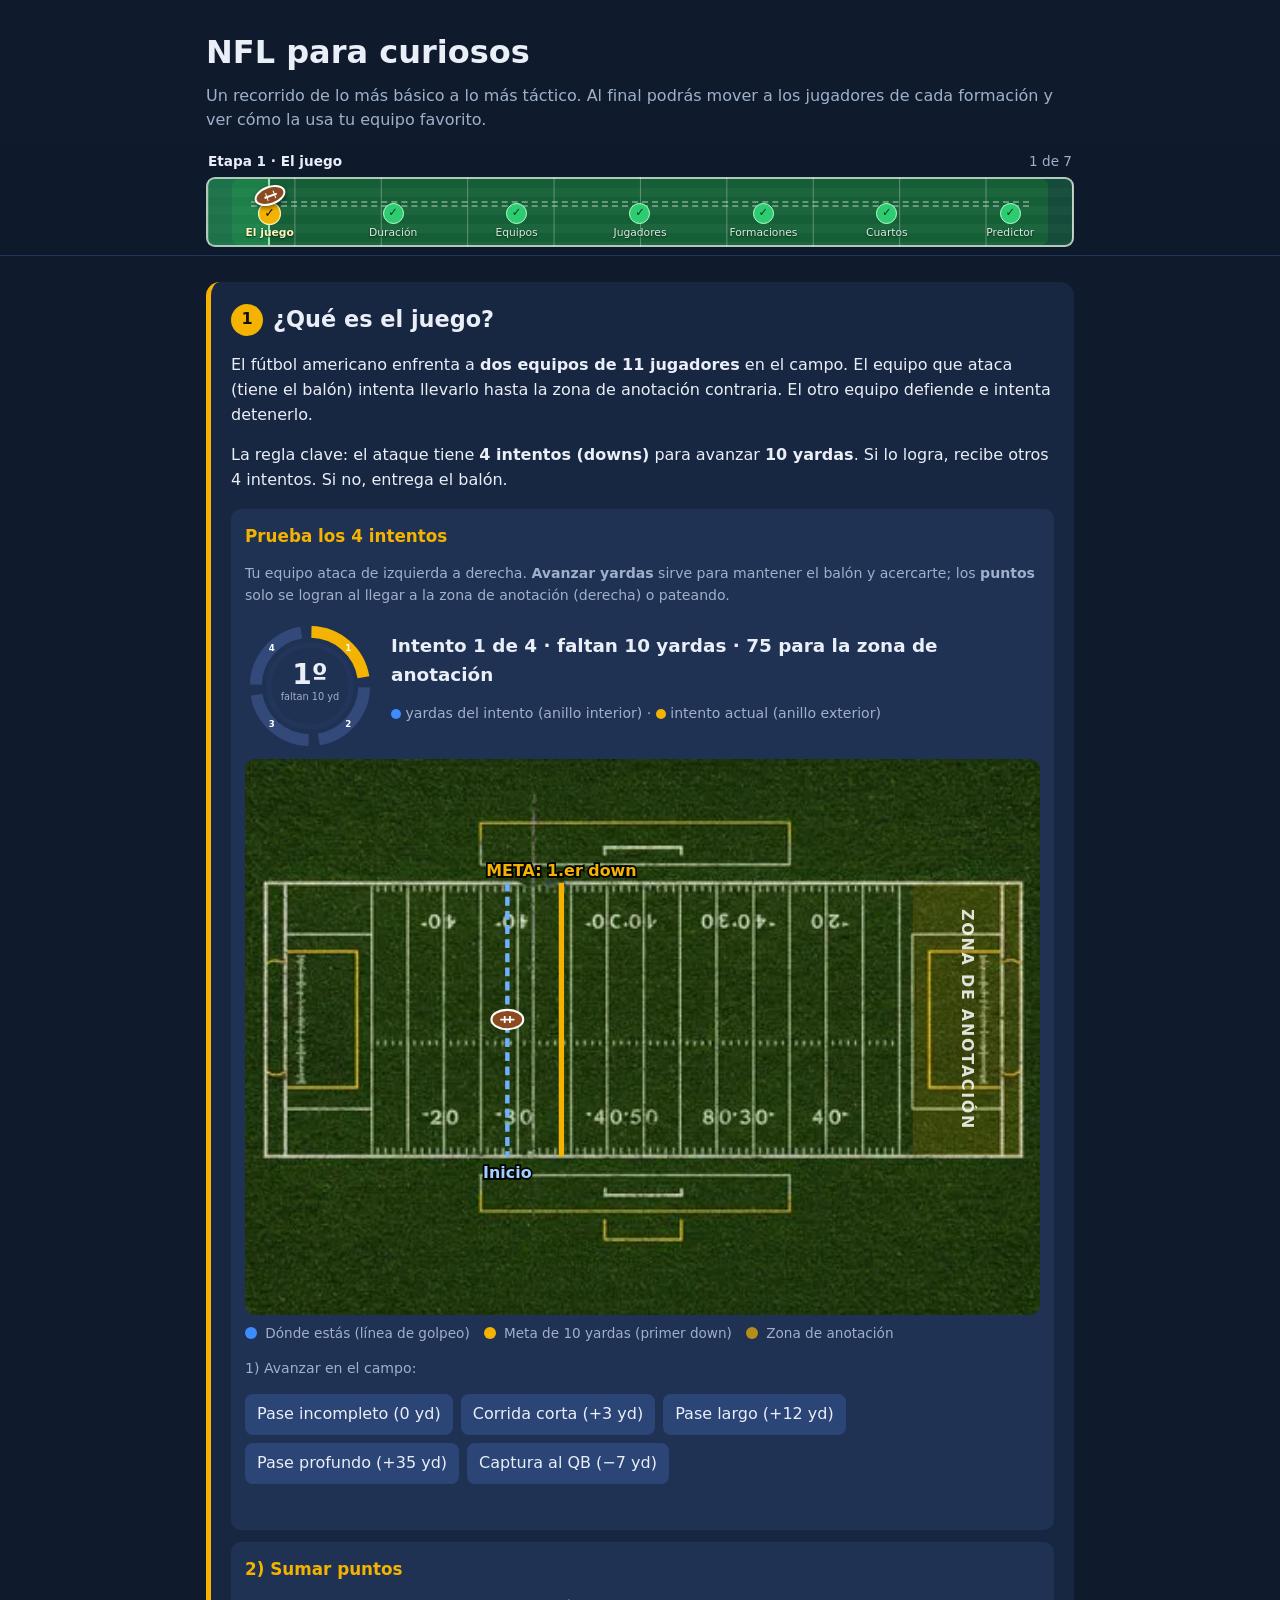
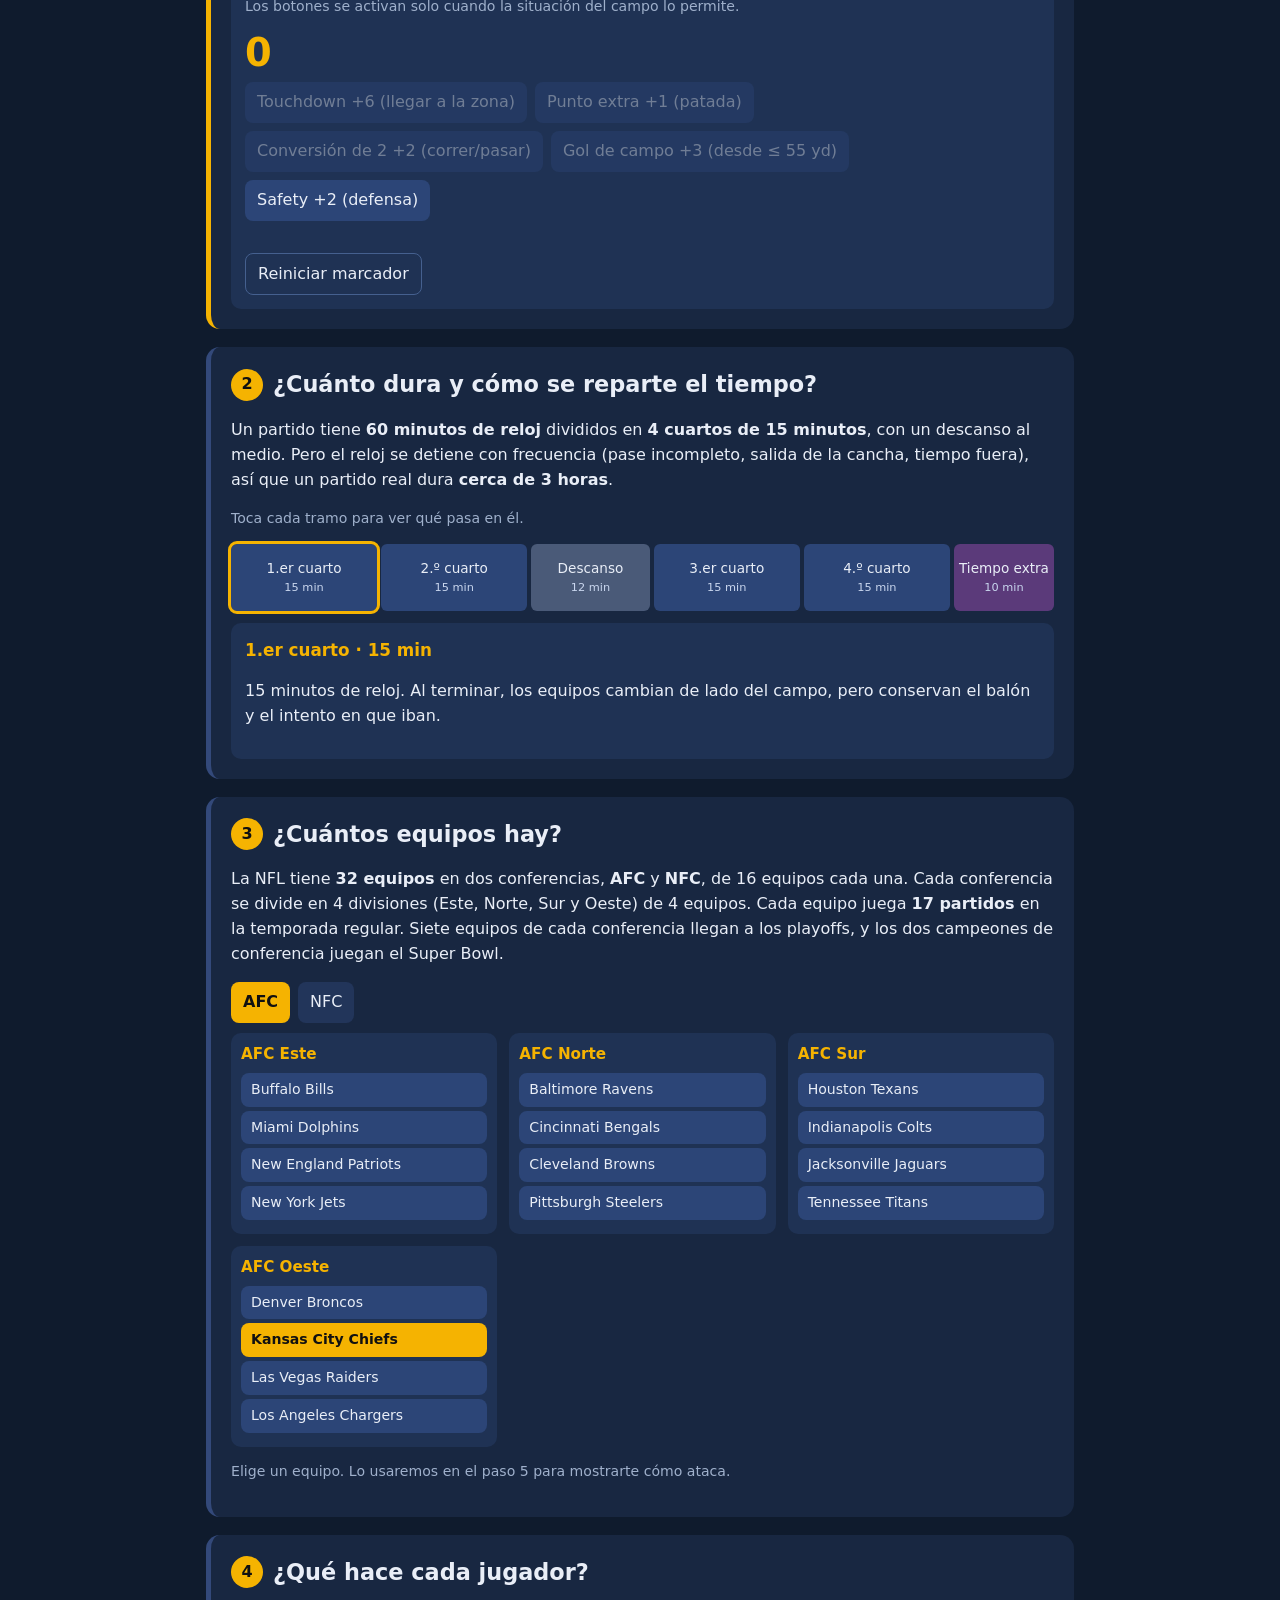
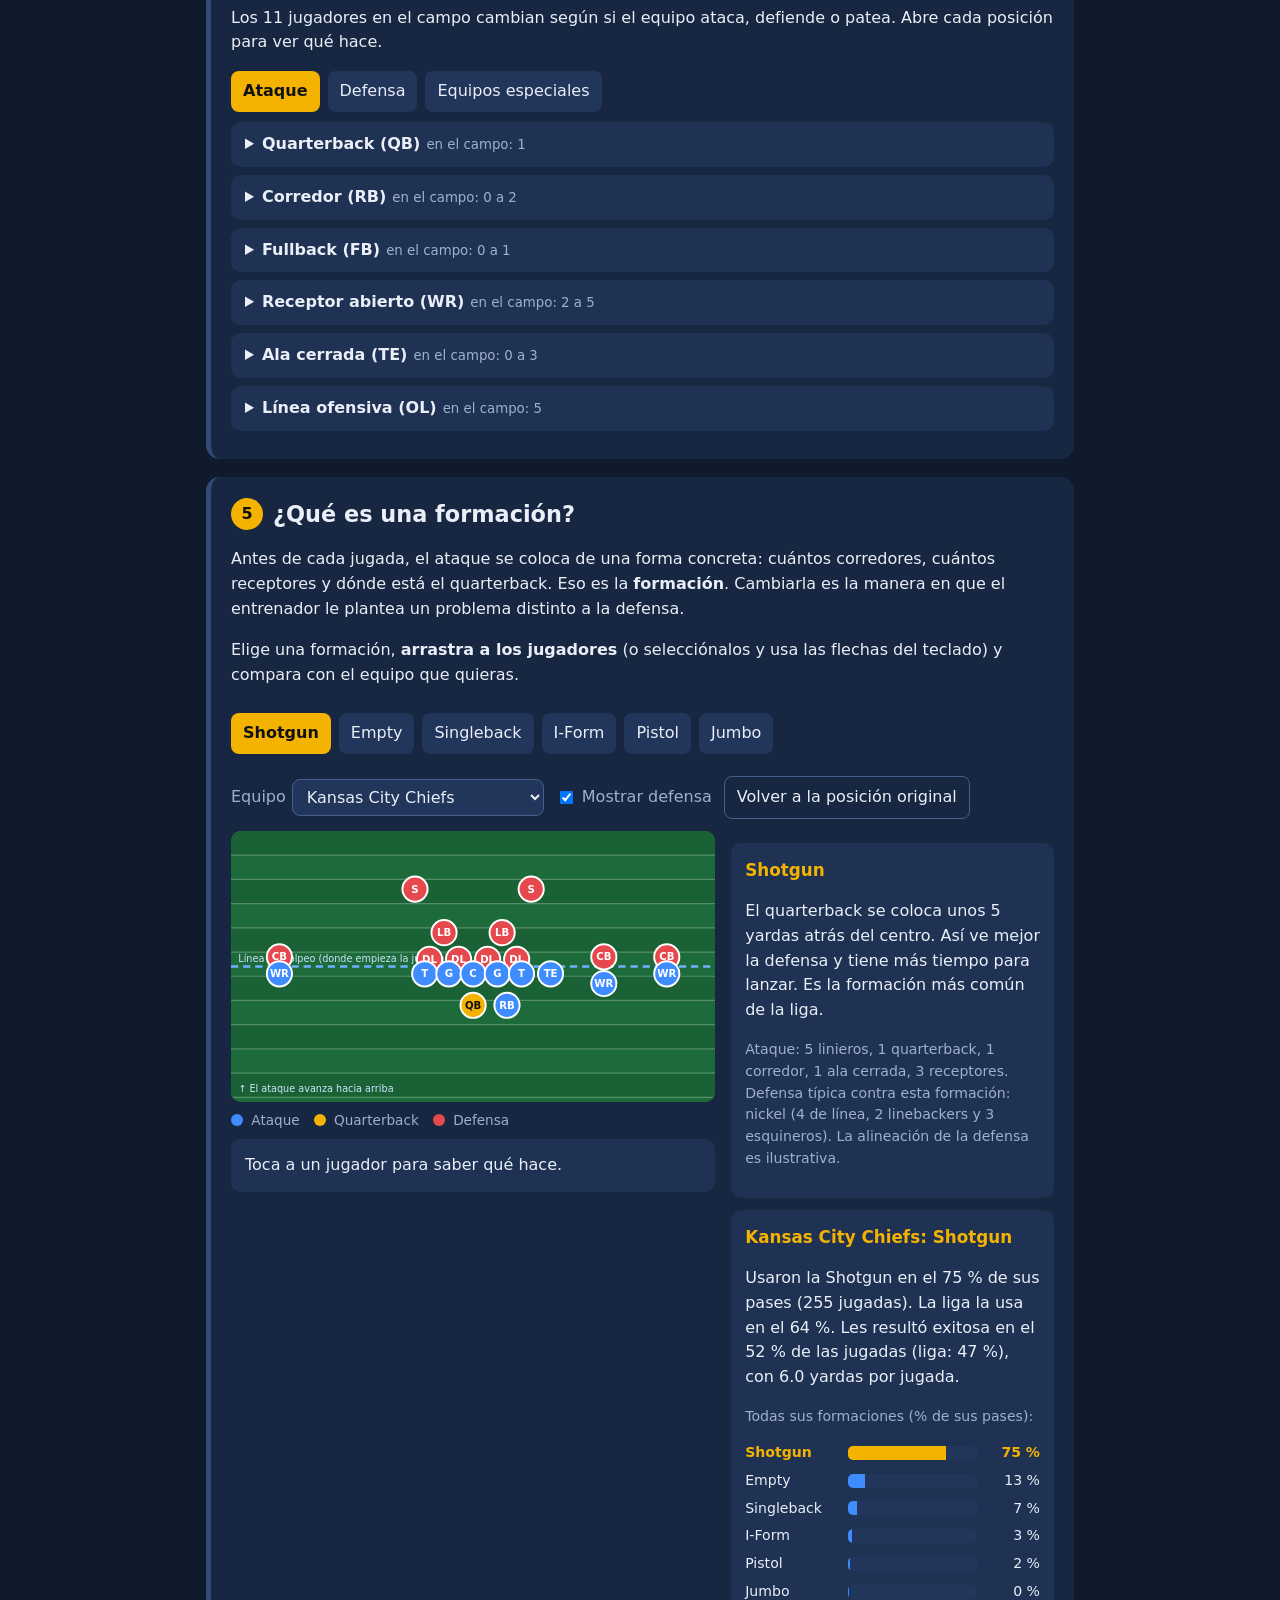
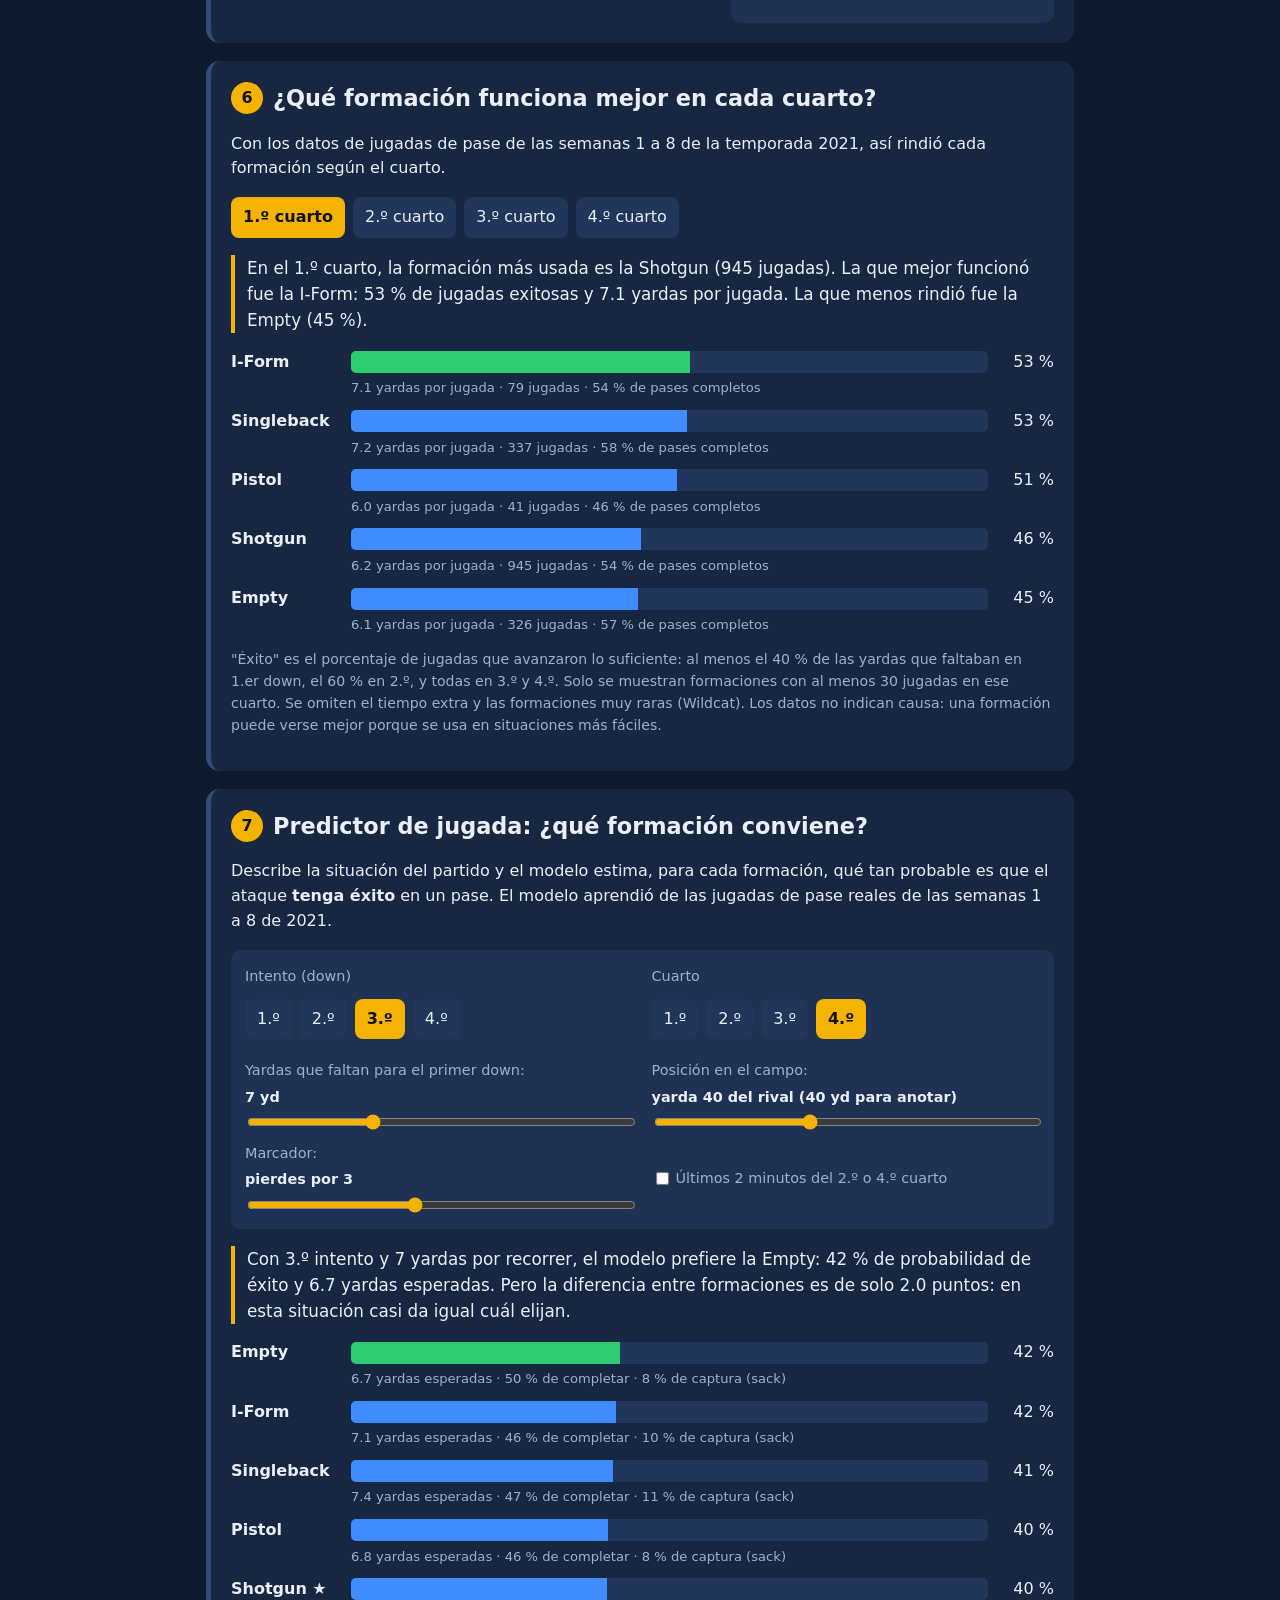
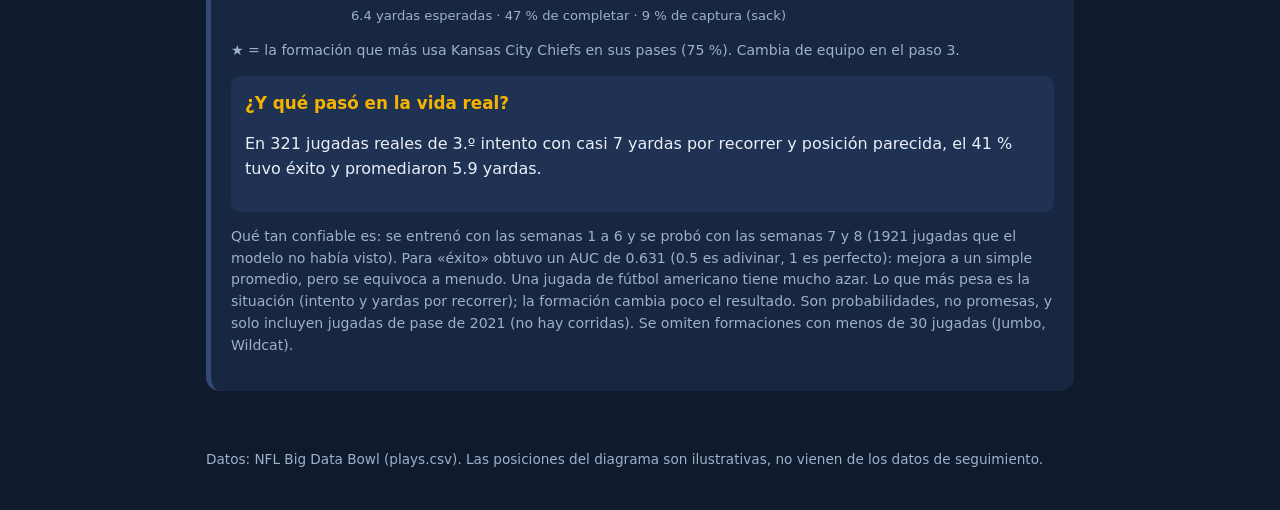
==== web/index.html @ 6c569f42 "Segundo commit Para las animaciones y diseño de la pagina" ====
<!DOCTYPE html>
<html lang="es">
<head>
<meta charset="utf-8">
<meta name="viewport" content="width=device-width, initial-scale=1">
<title>NFL para curiosos: del juego a las formaciones</title>
<link rel="stylesheet" href="style.css">
</head>
<body>
<header class="hero">
  <h1>NFL para curiosos</h1>
  <p>Un recorrido de lo más básico a lo más táctico. Al final podrás mover a los jugadores de cada formación y ver cómo la usa tu equipo favorito.</p>
</header>

<nav class="roadmap" aria-label="Progreso del recorrido">
  <div class="roadmap-inner">
    <div class="roadmap-status" aria-live="polite">
      <strong id="roadmapLabel">Etapa 1 · El juego</strong>
      <span id="roadmapCount">1 de 7</span>
    </div>
    <div class="field-progress">
      <div id="bar" class="field-fill" role="progressbar" aria-label="Progreso del recorrido" aria-valuemin="1" aria-valuemax="7" aria-valuenow="1"></div>
      <ol id="nav"></ol>
      <span id="progressBall" class="progress-ball" aria-hidden="true"><i></i></span>
    </div>
  </div>
</nav>

<main>
  <!-- 1 -->
  <section id="step-1" class="step" data-title="El juego">
    <h2><span class="num">1</span> ¿Qué es el juego?</h2>
    <p>El fútbol americano enfrenta a <strong>dos equipos de 11 jugadores</strong> en el campo. El equipo que ataca (tiene el balón) intenta llevarlo hasta la zona de anotación contraria. El otro equipo defiende e intenta detenerlo.</p>
    <p>La regla clave: el ataque tiene <strong>4 intentos (downs)</strong> para avanzar <strong>10 yardas</strong>. Si lo logra, recibe otros 4 intentos. Si no, entrega el balón.</p>

    <div class="widget drive">
      <h3>Prueba los 4 intentos</h3>
      <p class="note">Tu equipo ataca de izquierda a derecha. <strong>Avanzar yardas</strong> sirve para mantener el balón y acercarte; los <strong>puntos</strong> solo se logran al llegar a la zona de anotación (derecha) o pateando.</p>
      <div class="driveTop">
        <svg id="downRing" viewBox="0 0 120 120" role="img" aria-label="Anillo de los 4 intentos"></svg>
        <div>
          <div class="status" id="downStatus" aria-live="polite"></div>
          <p class="note ringKey"><i class="k k1"></i> yardas del intento (anillo interior) · <i class="k k2"></i> intento actual (anillo exterior)</p>
        </div>
      </div>
      <svg id="driveField" viewBox="0 0 450 315" role="img" aria-label="Campo de fútbol americano con el balón y la línea para primer down"></svg>
      <div class="legend">
        <span><i class="dot off"></i> Dónde estás (línea de golpeo)</span>
        <span><i class="dot qb"></i> Meta de 10 yardas (primer down)</span>
        <span><i class="dot zone"></i> Zona de anotación</span>
      </div>
      <p class="note">1) Avanzar en el campo:</p>
      <div class="btns" id="downBtns"></div>
      <p id="downMsg" class="msg" aria-live="polite"></p>
    </div>

    <div class="widget">
      <h3>2) Sumar puntos</h3>
      <p class="note">Los botones se activan solo cuando la situación del campo lo permite.</p>
      <div class="score" id="scoreTotal" aria-live="polite">0</div>
      <div class="btns" id="scoreBtns"></div>
      <p id="scoreMsg" class="msg" aria-live="polite"></p>
      <button class="ghost" id="scoreReset">Reiniciar marcador</button>
    </div>
  </section>

  <!-- 2 y 3 -->
  <section id="step-2" class="step" data-title="Duración">
    <h2><span class="num">2</span> ¿Cuánto dura y cómo se reparte el tiempo?</h2>
    <p>Un partido tiene <strong>60 minutos de reloj</strong> divididos en <strong>4 cuartos de 15 minutos</strong>, con un descanso al medio. Pero el reloj se detiene con frecuencia (pase incompleto, salida de la cancha, tiempo fuera), así que un partido real dura <strong>cerca de 3 horas</strong>.</p>
    <p class="note">Toca cada tramo para ver qué pasa en él.</p>
    <div class="timeline" id="timeline" role="group" aria-label="Distribución del tiempo"></div>
    <div class="widget" id="timeInfo" aria-live="polite"></div>
  </section>

  <!-- 4 -->
  <section id="step-3" class="step" data-title="Equipos">
    <h2><span class="num">3</span> ¿Cuántos equipos hay?</h2>
    <p>La NFL tiene <strong>32 equipos</strong> en dos conferencias, <strong>AFC</strong> y <strong>NFC</strong>, de 16 equipos cada una. Cada conferencia se divide en 4 divisiones (Este, Norte, Sur y Oeste) de 4 equipos. Cada equipo juega <strong>17 partidos</strong> en la temporada regular. Siete equipos de cada conferencia llegan a los playoffs, y los dos campeones de conferencia juegan el Super Bowl.</p>
    <div class="tabs" id="confTabs" role="group" aria-label="Conferencia"></div>
    <div class="divisions" id="divisions"></div>
    <p class="note">Elige un equipo. Lo usaremos en el paso 5 para mostrarte cómo ataca.</p>
  </section>

  <!-- 5 -->
  <section id="step-4" class="step" data-title="Jugadores">
    <h2><span class="num">4</span> ¿Qué hace cada jugador?</h2>
    <p>Los 11 jugadores en el campo cambian según si el equipo ataca, defiende o patea. Abre cada posición para ver qué hace.</p>
    <div class="tabs" id="roleTabs" role="group" aria-label="Unidad"></div>
    <div id="roleList" class="roles"></div>
  </section>

  <!-- 6 -->
  <section id="step-5" class="step" data-title="Formaciones">
    <h2><span class="num">5</span> ¿Qué es una formación?</h2>
    <p>Antes de cada jugada, el ataque se coloca de una forma concreta: cuántos corredores, cuántos receptores y dónde está el quarterback. Eso es la <strong>formación</strong>. Cambiarla es la manera en que el entrenador le plantea un problema distinto a la defensa.</p>
    <p>Elige una formación, <strong>arrastra a los jugadores</strong> (o selecciónalos y usa las flechas del teclado) y compara con el equipo que quieras.</p>

    <div class="controls">
      <div class="tabs" id="formTabs" role="group" aria-label="Formación"></div>
      <label>Equipo
        <select id="teamSelect"></select>
      </label>
      <label class="check"><input type="checkbox" id="showDef" checked> Mostrar defensa</label>
      <button class="ghost" id="resetPos">Volver a la posición original</button>
    </div>

    <div class="lab">
      <div>
        <svg id="field" viewBox="0 0 100 56" role="img" aria-label="Campo con jugadores de ataque (azul) y defensa (rojo) que se pueden mover"></svg>
        <div class="legend">
          <span><i class="dot off"></i> Ataque</span>
          <span><i class="dot qb"></i> Quarterback</span>
          <span><i class="dot def"></i> Defensa</span>
        </div>
        <p class="widget playerInfo" id="playerInfo" aria-live="polite">Toca a un jugador para saber qué hace.</p>
      </div>
      <div>
        <div class="widget" id="formInfo"></div>
        <div class="widget" id="teamInfo"></div>
      </div>
    </div>
  </section>

  <!-- 7 -->
  <section id="step-6" class="step" data-title="Cuartos">
    <h2><span class="num">6</span> ¿Qué formación funciona mejor en cada cuarto?</h2>
    <p>Con los datos de jugadas de pase de las semanas 1 a 8 de la temporada 2021, así rindió cada formación según el cuarto.</p>
    <div class="tabs" id="qTabs" role="group" aria-label="Cuarto"></div>
    <p class="talk" id="talk"></p>
    <div id="chart"></div>
    <p class="note">
      "Éxito" es el porcentaje de jugadas que avanzaron lo suficiente: al menos el 40 % de las yardas que faltaban en 1.er down, el 60 % en 2.º, y todas en 3.º y 4.º.
      Solo se muestran formaciones con al menos <span id="min"></span> jugadas en ese cuarto. Se omiten el tiempo extra y las formaciones muy raras (Wildcat).
      Los datos no indican causa: una formación puede verse mejor porque se usa en situaciones más fáciles.
    </p>
  </section>

  <!-- 8 -->
  <section id="step-7" class="step" data-title="Predictor">
    <h2><span class="num">7</span> Predictor de jugada: ¿qué formación conviene?</h2>
    <p>Describe la situación del partido y el modelo estima, para cada formación, qué tan probable es que el ataque <strong>tenga éxito</strong> en un pase. El modelo aprendió de las jugadas de pase reales de las semanas 1 a 8 de 2021.</p>
    <div class="widget predictor">
      <div class="pgrid">
        <div><span class="plabel">Intento (down)</span><div class="tabs" id="pDown" role="group" aria-label="Intento"></div></div>
        <div><span class="plabel">Cuarto</span><div class="tabs" id="pQ" role="group" aria-label="Cuarto"></div></div>
        <label>Yardas que faltan para el primer down: <b id="pToGoV"></b>
          <input type="range" id="pToGo" min="1" max="20" value="7"></label>
        <label>Posición en el campo: <b id="pGoalV"></b>
          <input type="range" id="pGoal" min="1" max="99" value="40"></label>
        <label>Marcador: <b id="pDiffV"></b>
          <input type="range" id="pDiff" min="-21" max="21" value="-3"></label>
        <label class="check"><input type="checkbox" id="pLate"> Últimos 2 minutos del 2.º o 4.º cuarto</label>
      </div>
    </div>
    <p class="talk" id="pTalk"></p>
    <div id="pOut"></div>
    <div class="widget" id="pNear"></div>
    <p class="note" id="pNote"></p>
  </section>
</main>

<footer>Datos: NFL Big Data Bowl (plays.csv). Las posiciones del diagrama son ilustrativas, no vienen de los datos de seguimiento.</footer>

<script src="data.js"></script>
<script src="model.js"></script>
<script src="app.js"></script>
</body>
</html>
---- web/style.css ----
:root { --bg:#0f1b2d; --card:#182741; --card2:#1f3254; --ink:#e9eef7; --mute:#9fb0cb; --accent:#f5b301; --blue:#3f8cff; --red:#e5484d; --green:#2ecc71; }
* { box-sizing:border-box; }
html { scroll-behavior:smooth; scroll-padding-top:125px; }
body { margin:0; font-family:system-ui,Segoe UI,Arial,sans-serif; background:var(--bg); color:var(--ink); line-height:1.55; }
h1 { font-size:2rem; margin:0 0 6px; }
h2 { font-size:1.4rem; margin:0 0 12px; display:flex; align-items:center; gap:10px; }
h3 { font-size:1.05rem; margin:0 0 6px; color:var(--accent); }
.hero { max-width:900px; margin:0 auto; padding:28px 16px 12px; }
.hero p { color:var(--mute); margin:0; }
main { max-width:900px; margin:0 auto; padding:8px 16px 40px; }
footer { max-width:900px; margin:0 auto; padding:0 16px 40px; color:var(--mute); font-size:.85rem; }

/* recorrido: una sola barra con aspecto de campo */
.roadmap { position:sticky; top:0; z-index:10; padding:6px 16px 8px; background:rgba(15,27,45,.96); backdrop-filter:blur(6px); border-bottom:1px solid #22355a; }
.roadmap-inner { max-width:868px; margin:0 auto; }
.roadmap-status { display:flex; justify-content:space-between; gap:12px; margin:0 2px 5px; color:var(--ink); font-size:.85rem; }
.roadmap-status span { color:var(--mute); white-space:nowrap; }
.field-progress { --steps:7; position:relative; height:70px; overflow:hidden; border:2px solid rgba(255,255,255,.65); border-radius:9px; background-color:#155f36; background-image:linear-gradient(90deg,rgba(255,255,255,.3) 1px,transparent 1px),repeating-linear-gradient(0deg,rgba(255,255,255,.035) 0 9px,transparent 9px 18px); background-size:10% 100%,100% 18px; box-shadow:inset 24px 0 rgba(24,39,65,.36),inset -24px 0 rgba(24,39,65,.36); }
.field-progress::before { content:""; position:absolute; z-index:1; top:22px; left:5%; right:5%; height:2px; border-top:2px dashed rgba(255,255,255,.35); border-bottom:2px dashed rgba(255,255,255,.35); }
.field-fill { position:absolute; z-index:0; inset:0 auto 0 0; width:0; background:rgba(46,204,113,.3); border-right:2px solid rgba(186,255,209,.8); transition:width .55s ease; }
.roadmap ol { position:absolute; z-index:2; inset:0; display:grid; grid-template-columns:repeat(var(--steps),1fr); list-style:none; margin:0; padding:0; }
.roadmap li { min-width:0; }
.roadmap a { height:100%; display:flex; flex-direction:column; align-items:center; justify-content:flex-end; gap:1px; min-width:0; padding:0 2px 4px; color:#dce9e1; text-decoration:none; text-shadow:0 1px 2px #082b19; font-size:.67rem; }
.roadmap a .n { display:inline-grid; place-items:center; width:21px; height:21px; border:1px solid rgba(255,255,255,.7); border-radius:50%; background:rgba(15,27,45,.82); font-size:.72rem; font-weight:800; text-shadow:none; }
.roadmap a .stage-name { width:100%; overflow:hidden; text-align:center; text-overflow:ellipsis; white-space:nowrap; }
.roadmap a.done .n { background:var(--green); border-color:#baffd1; color:#063d20; }
.roadmap a.done .n::before { content:"✓"; }
.roadmap a.done .n span { display:none; }
.roadmap a[aria-current="step"] .n { background:var(--accent); border-color:#fff1b6; color:#111; transform:scale(1.1); }
.roadmap a[aria-current="step"] .stage-name { color:#fff4be; font-weight:800; }
.progress-ball { position:absolute; z-index:3; top:7px; left:calc(50% / var(--steps)); width:32px; height:19px; border:2px solid #fff; border-radius:50%; background:#8b4a1f; box-shadow:0 2px 5px rgba(0,0,0,.55); transform:translateX(-50%) rotate(-20deg); transition:left .55s cubic-bezier(.2,.8,.2,1); pointer-events:none; }
.progress-ball i { position:absolute; top:7px; left:8px; width:13px; height:2px; background:#fff; }
.progress-ball i::before { content:""; position:absolute; top:-3px; left:2px; width:7px; height:8px; border-left:1px solid #fff; border-right:1px solid #fff; }

/* steps */
.step { background:var(--card); border-radius:14px; padding:20px; margin:18px 0; border-left:5px solid #33497a; }
.step.visible { border-left-color:var(--accent); }
.num { display:inline-grid; place-items:center; width:32px; height:32px; border-radius:50%; background:var(--accent); color:#111; font-size:1rem; flex:none; }
.note { color:var(--mute); font-size:.88rem; }
.msg { min-height:1.5em; margin:8px 0 0; }
.widget { background:var(--card2); border-radius:10px; padding:14px; margin-top:12px; }
.grid2 { display:grid; grid-template-columns:1fr 1fr; gap:14px; }
.grid2 .widget { margin-top:6px; }

button { font:inherit; color:var(--ink); background:#2c4577; border:0; border-radius:8px; padding:8px 12px; cursor:pointer; }
button:hover { background:#38568f; }
button:focus-visible, a:focus-visible, select:focus-visible, summary:focus-visible, .player:focus-visible { outline:3px solid var(--accent); outline-offset:2px; }
button.ghost { background:transparent; border:1px solid #45608f; }
.btns { display:flex; flex-wrap:wrap; gap:8px; margin:8px 0; }
.tabs { display:flex; gap:8px; flex-wrap:wrap; margin:10px 0; }
.tabs button { background:#22355a; }
.tabs button[aria-pressed="true"] { background:var(--accent); color:#111; font-weight:700; }

.status { font-size:1.15rem; font-weight:700; }
button:disabled { opacity:.4; cursor:not-allowed; }

/* paso 1: anillo y campo */
.driveTop { display:flex; align-items:center; gap:16px; margin:8px 0; }
#downRing { width:130px; flex:none; }
.seg { stroke:#33497a; transition:stroke .3s; }
.seg.done { stroke:var(--green); }
.seg.cur { stroke:var(--accent); }
.segN { font-size:8px; font-weight:800; fill:#fff; text-anchor:middle; dominant-baseline:central; }
.inTrack { stroke:#22355a; }
.inFill { stroke:var(--blue); transition:stroke-dasharray .4s; }
.cBig { font-size:26px; font-weight:800; fill:var(--ink); text-anchor:middle; }
.cSmall { font-size:9px; fill:var(--mute); text-anchor:middle; }
.k { display:inline-block; width:10px; height:10px; border-radius:50%; vertical-align:-1px; }
.k1 { background:var(--blue); } .k2 { background:var(--accent); }
#driveField { width:100%; height:auto; border-radius:10px; display:block; }
.band { fill:rgba(63,140,255,.38); transition:x .4s, width .4s; }
.gainLine { stroke:var(--accent); stroke-width:3; }
.scrLine { stroke:#6fb1ff; stroke-width:2.5; stroke-dasharray:5 3; }
.zoneR { fill:rgba(245,179,1,.12); }
.zoneR.on { fill:rgba(245,179,1,.55); animation:pulse 1s infinite alternate; }
.zoneT { font-size:9px; font-weight:700; fill:#fff; text-anchor:middle; dominant-baseline:central; letter-spacing:1px; opacity:.85; }
.lblY, .lblB { font-size:9px; font-weight:700; text-anchor:middle; paint-order:stroke; stroke:#000; stroke-width:2px; }
.lblY { fill:var(--accent); } .lblB { fill:#9fd0ff; }
.ball { transition:transform .5s ease; }
.ball ellipse { fill:#8b4a1f; stroke:#fff; stroke-width:1.2; }
.lace { stroke:#fff; stroke-width:1; fill:none; }
.pop { font-size:22px; font-weight:800; fill:var(--accent); stroke:#000; stroke-width:.6px; opacity:0; }
.pop.go { animation:pop 1.2s ease-out; }
.dot.zone { background:rgba(245,179,1,.7); }
@keyframes pulse { to { fill-opacity:.25; } }
@keyframes pop { 0% { opacity:1; transform:translateY(0); } 100% { opacity:0; transform:translateY(-30px); } }
.score { font-size:2.4rem; font-weight:800; color:var(--accent); line-height:1.1; }

/* timeline */
.timeline { display:flex; gap:4px; margin:10px 0; }
.timeline button { padding:14px 4px; border-radius:6px; font-size:.85rem; text-align:center; min-width:0; overflow:hidden; background:#2c4577; }
.timeline button.half { background:#4a5a78; }
.timeline button.ot { background:#5b3a7a; }
.timeline button[aria-pressed="true"] { outline:3px solid var(--accent); }
.timeline small { display:block; color:#c9d6ee; }

/* teams */
.divisions { display:grid; grid-template-columns:repeat(auto-fit,minmax(210px,1fr)); gap:12px; margin:10px 0; }
.division { background:var(--card2); border-radius:10px; padding:10px; }
.division h3 { font-size:.95rem; }
.chip { display:block; width:100%; text-align:left; margin:4px 0; padding:6px 10px; background:#2c4577; font-size:.88rem; }
.chip[aria-pressed="true"] { background:var(--accent); color:#111; font-weight:700; }

/* roles */
.roles details { background:var(--card2); border-radius:10px; margin:8px 0; padding:10px 14px; }
.roles summary { cursor:pointer; font-weight:700; }
.roles summary small { color:var(--mute); font-weight:400; margin-left:6px; }
.roles p { margin:8px 0 0; color:#cdd8ee; }

/* formations lab */
.controls { display:flex; flex-wrap:wrap; gap:12px; align-items:center; margin:12px 0; }
.controls label { display:flex; align-items:center; gap:6px; color:var(--mute); }
select { font:inherit; padding:7px 10px; border-radius:8px; border:1px solid #45608f; background:#22355a; color:var(--ink); }
.lab { display:grid; grid-template-columns:3fr 2fr; gap:16px; align-items:start; }
#field { width:100%; height:auto; border-radius:10px; touch-action:none; display:block; background:#1d6b3a; }
.legend { display:flex; gap:14px; margin:8px 0; font-size:.85rem; color:var(--mute); }
.dot { display:inline-block; width:12px; height:12px; border-radius:50%; margin-right:4px; vertical-align:-1px; }
.dot.off { background:var(--blue); } .dot.def { background:var(--red); } .dot.qb { background:var(--accent); }
.playerInfo { margin:0; }
.player { cursor:grab; }
.ready .player { transition:transform .55s ease; }
.ready .player.dragging { transition:none; }
.player.dragging { cursor:grabbing; }
.player circle { stroke:#fff; stroke-width:.4; }
.player.off circle { fill:var(--blue); } .player.qb circle { fill:var(--accent); } .player.def circle { fill:var(--red); }
.player.sel circle { stroke:#fff; stroke-width:.9; }
.player text { font-size:2.1px; font-weight:700; fill:#fff; text-anchor:middle; dominant-baseline:central; pointer-events:none; user-select:none; }
.player.qb text { fill:#111; }
.bars .row { display:grid; grid-template-columns:95px 1fr 54px; gap:8px; align-items:center; margin:6px 0; font-size:.88rem; }
.bars .row.cur { color:var(--accent); font-weight:700; }
.track { background:#22355a; border-radius:5px; height:14px; overflow:hidden; }
.fill { height:100%; background:var(--blue); }
.row.cur .fill { background:var(--accent); }
.val { text-align:right; font-variant-numeric:tabular-nums; }

/* chart step 6 */
.talk { font-size:1.05rem; border-left:4px solid var(--accent); padding-left:12px; }
.crow { display:grid; grid-template-columns:110px 1fr 56px; gap:10px; align-items:center; margin:10px 0; }
.crow .name { font-weight:600; }
.crow .fill { background:var(--blue); }
.crow.best .fill { background:var(--green); }
.crow .meta { grid-column:2 / 4; color:var(--mute); font-size:.82rem; margin-top:-6px; }

/* paso 7: predictor */
.pgrid { display:grid; grid-template-columns:1fr 1fr; gap:10px 18px; }
.pgrid label { display:flex; flex-direction:column; gap:4px; color:var(--mute); font-size:.9rem; }
.pgrid label b { color:var(--ink); }
.pgrid input[type=range] { width:100%; accent-color:var(--accent); }
.pgrid .check { flex-direction:row; align-items:center; }
.plabel { color:var(--mute); font-size:.9rem; }
#pOut .crow .fill { background:var(--blue); }
#pOut .crow.best .fill { background:var(--green); }

@media (max-width:720px) {
  html { scroll-padding-top:105px; }
  .field-progress { height:52px; box-shadow:inset 15px 0 rgba(24,39,65,.36),inset -15px 0 rgba(24,39,65,.36); }
  .field-progress::before { top:18px; }
  .roadmap a { padding-bottom:4px; }
  .roadmap a .stage-name { display:none; }
  .progress-ball { top:5px; width:29px; height:17px; }
  .progress-ball i { top:6px; left:7px; }
  .pgrid { grid-template-columns:1fr; }
  .grid2, .lab { grid-template-columns:1fr; }
  .crow { grid-template-columns:90px 1fr 50px; }
  .timeline button { font-size:.72rem; padding:12px 2px; }
}
@media (prefers-reduced-motion: reduce) {
  html { scroll-behavior:auto; }
  .ready .player, .field-fill, .progress-ball { transition:none; }
}
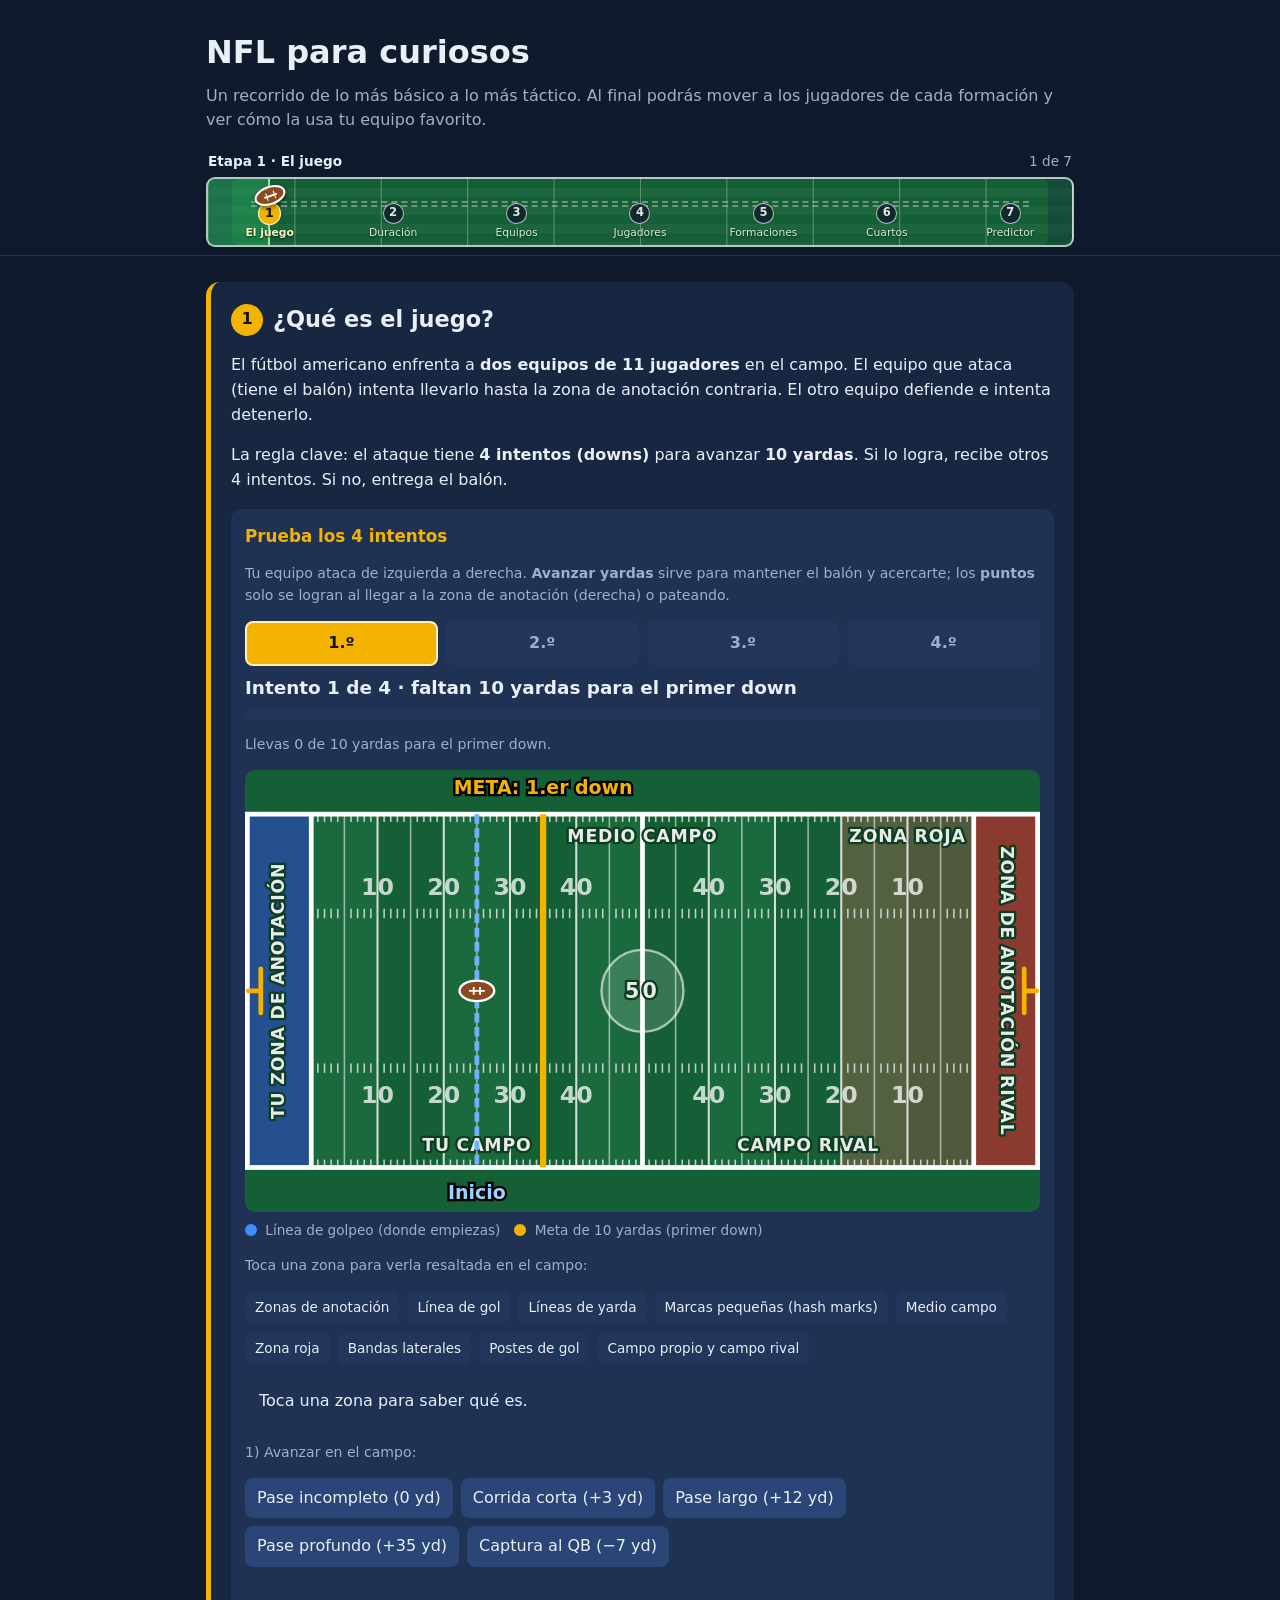
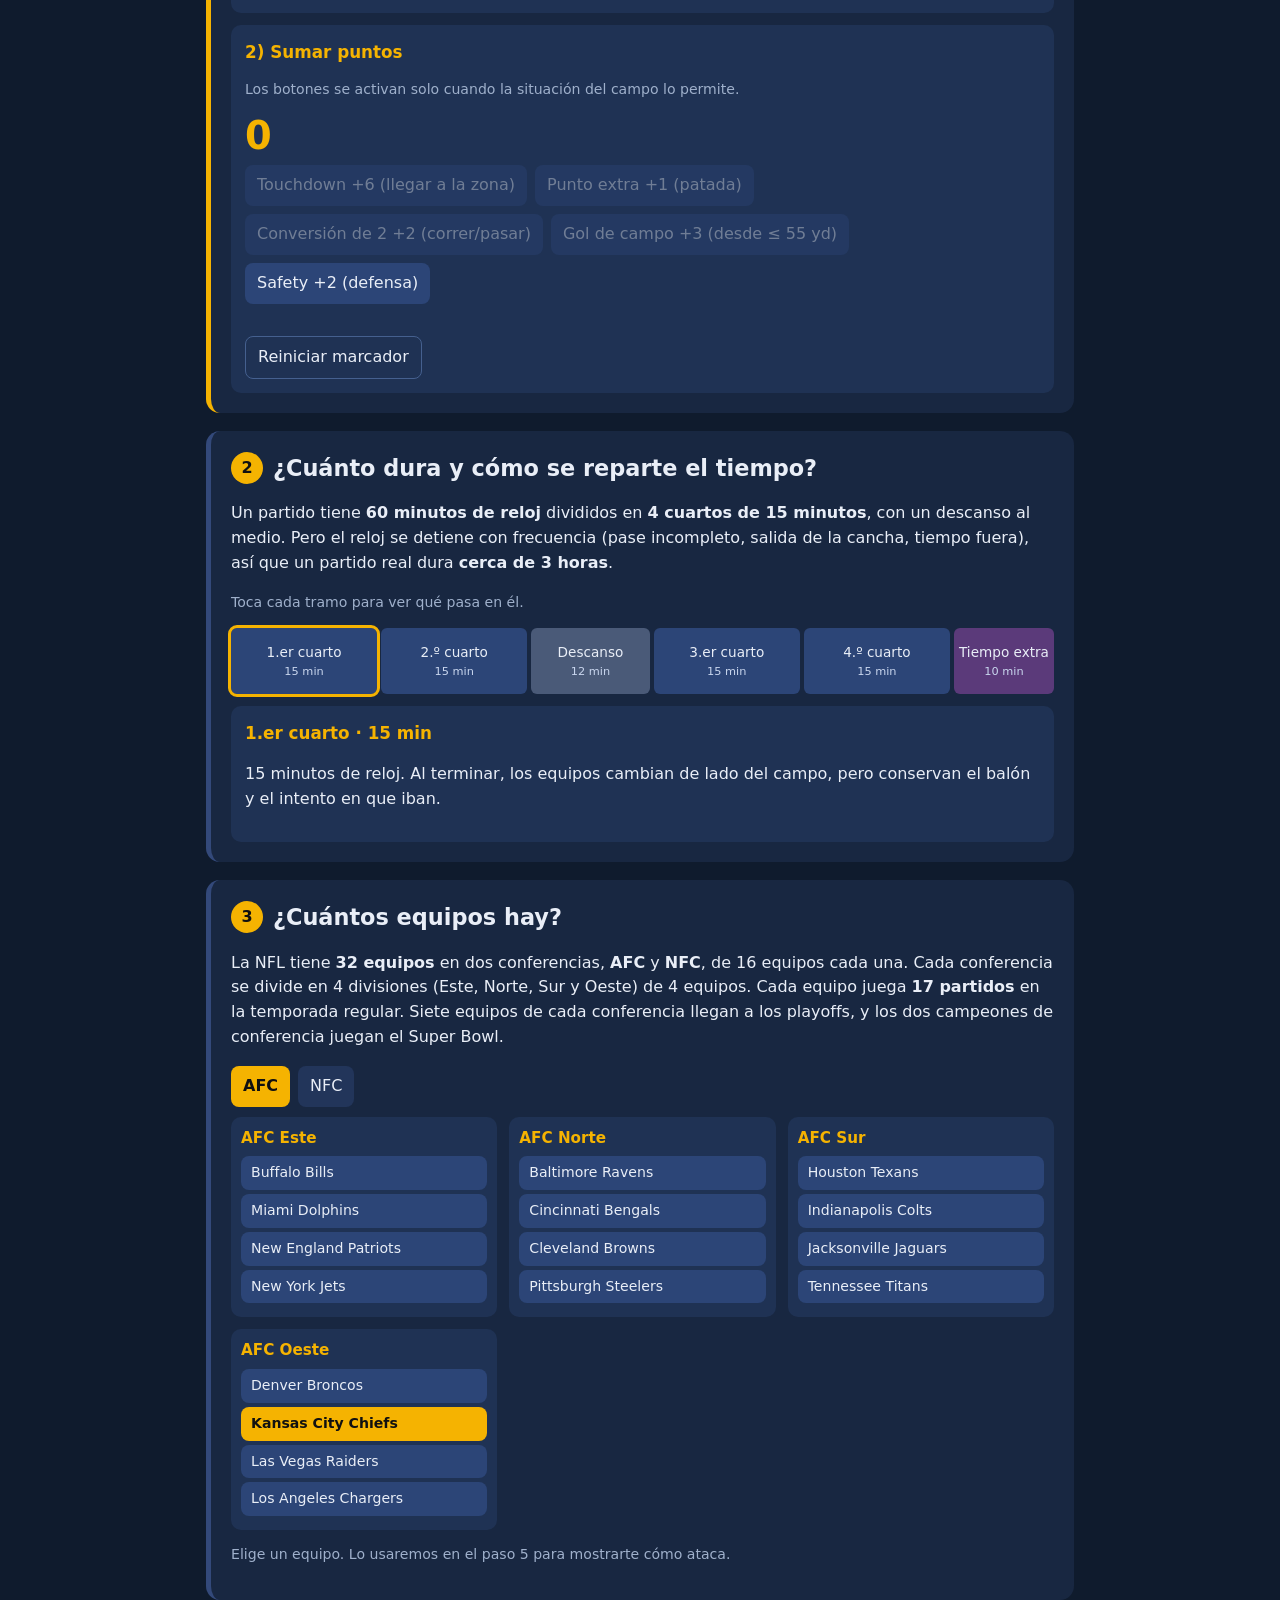
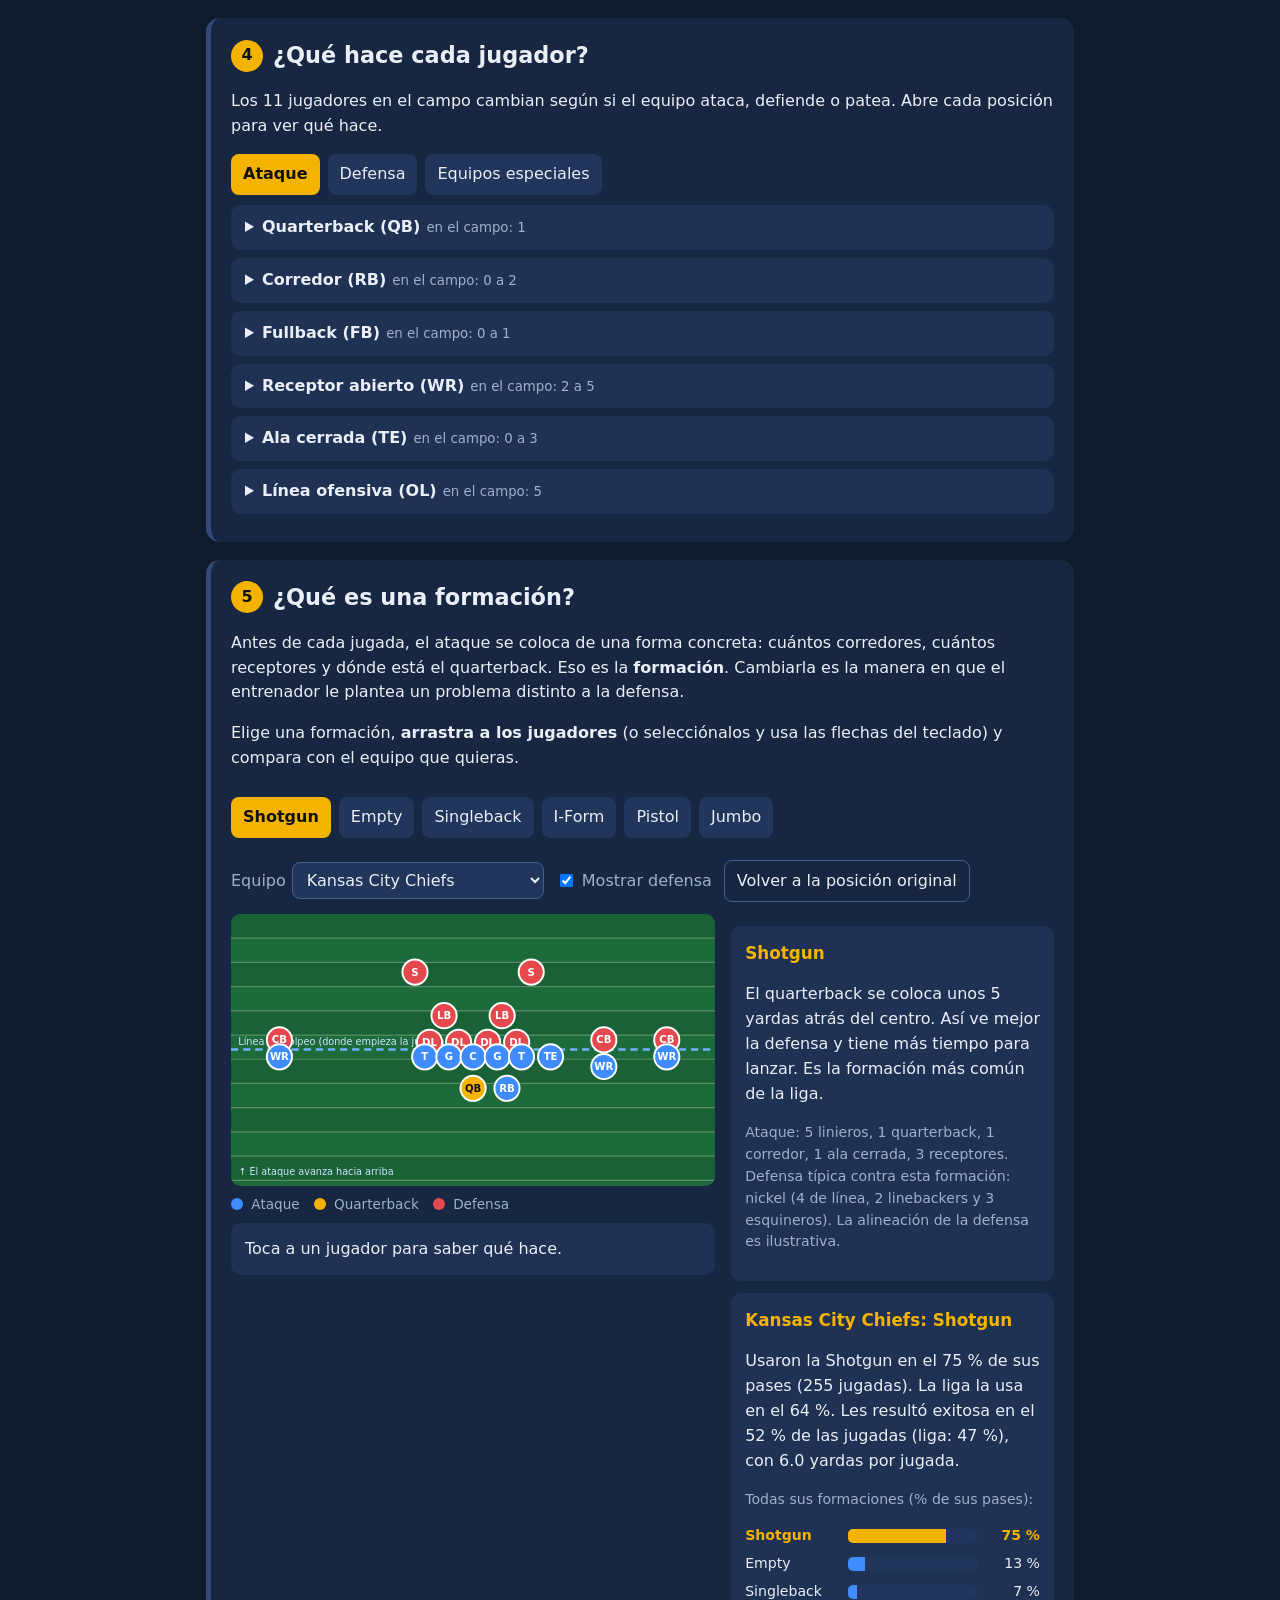
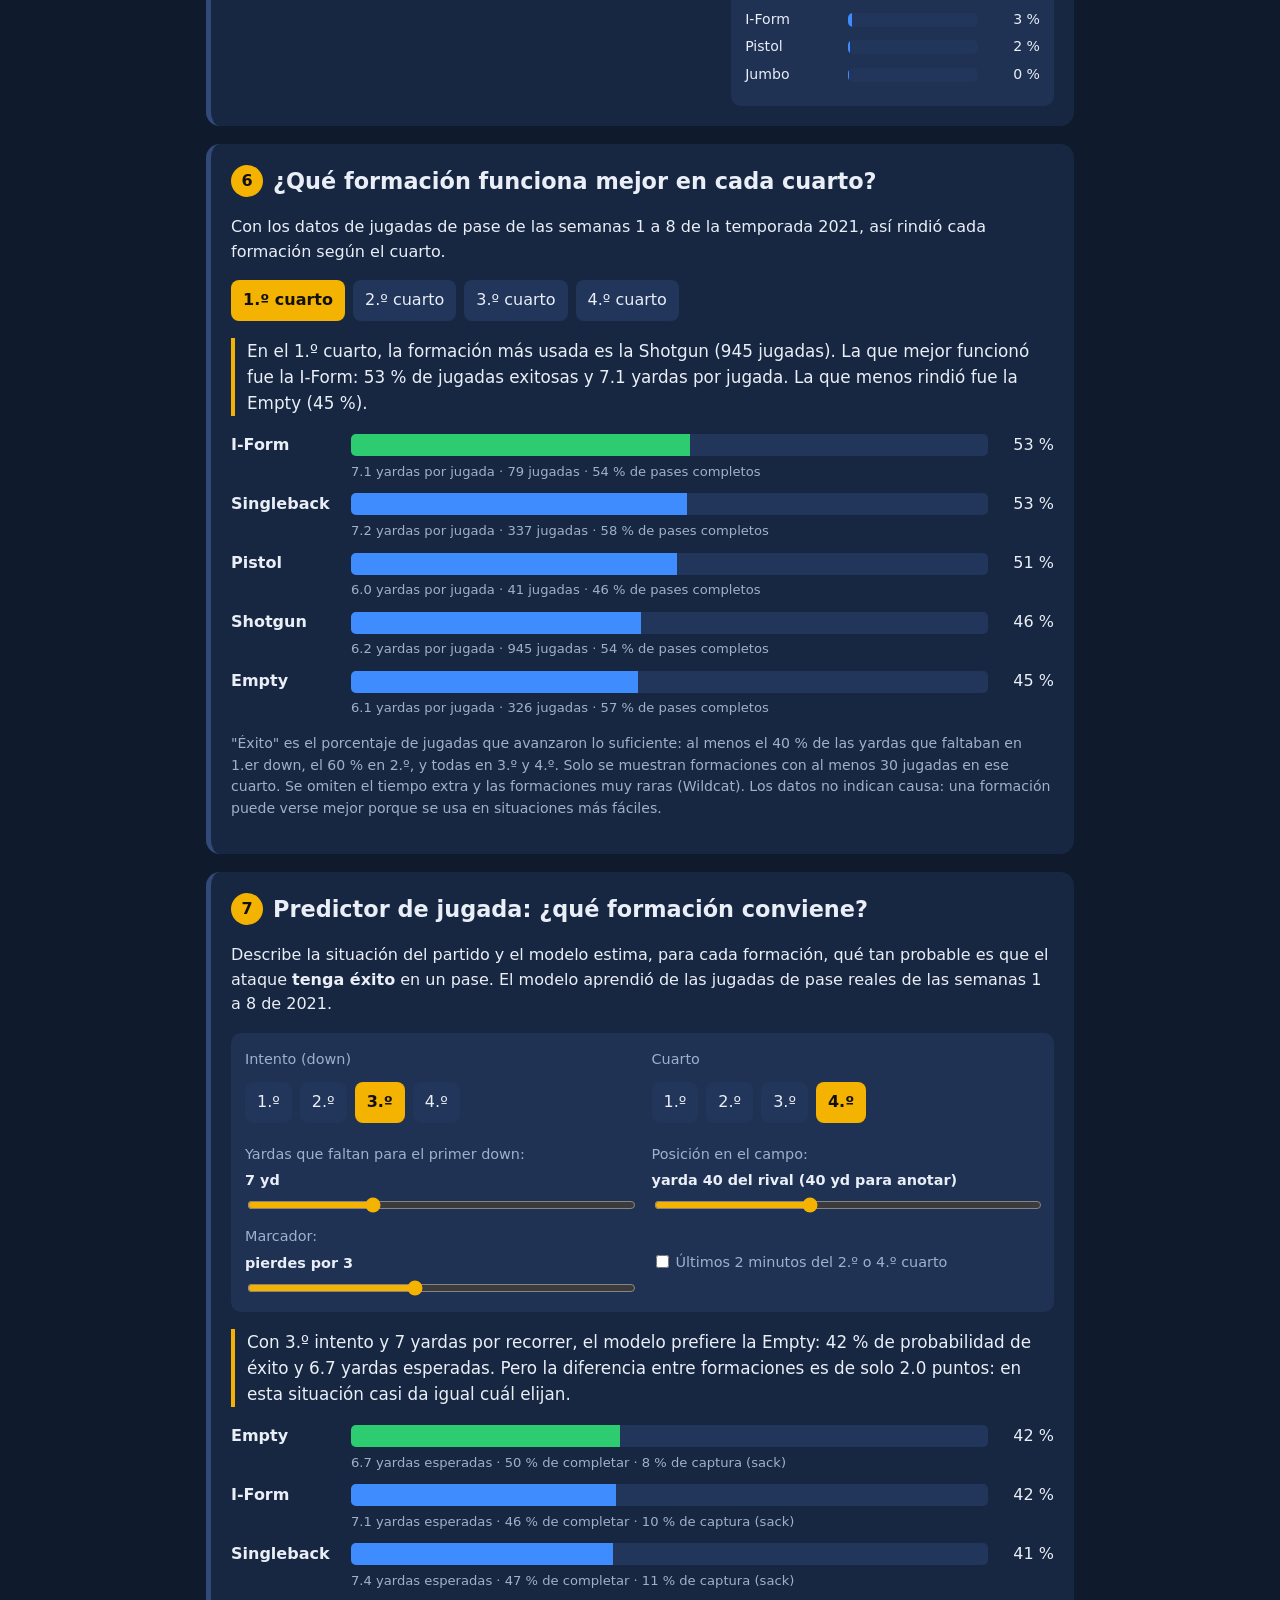
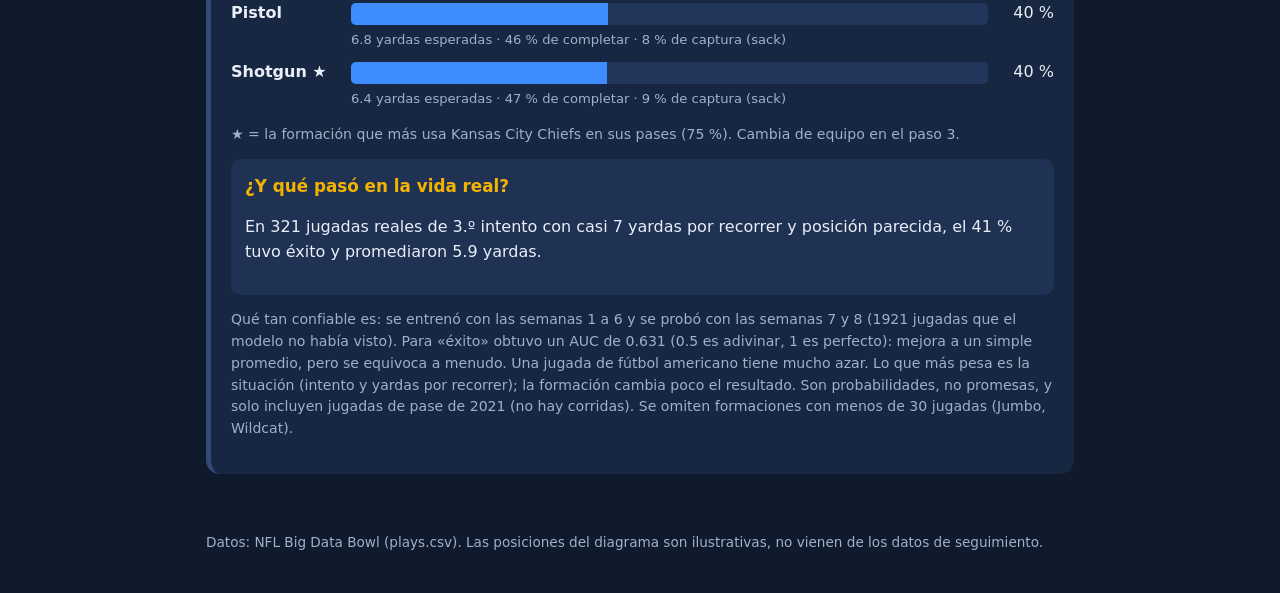
==== commit 5db2da3e: "Tercer commit Correccion en las animaciones de desplazamiento" ====
--- a/web/index.html
+++ b/web/index.html
@@ -36,19 +36,20 @@
     <div class="widget drive">
       <h3>Prueba los 4 intentos</h3>
       <p class="note">Tu equipo ataca de izquierda a derecha. <strong>Avanzar yardas</strong> sirve para mantener el balón y acercarte; los <strong>puntos</strong> solo se logran al llegar a la zona de anotación (derecha) o pateando.</p>
-      <div class="driveTop">
-        <svg id="downRing" viewBox="0 0 120 120" role="img" aria-label="Anillo de los 4 intentos"></svg>
-        <div>
-          <div class="status" id="downStatus" aria-live="polite"></div>
-          <p class="note ringKey"><i class="k k1"></i> yardas del intento (anillo interior) · <i class="k k2"></i> intento actual (anillo exterior)</p>
-        </div>
+      <div class="attemptsBox">
+        <ol class="attempts" id="attempts" aria-label="Los 4 intentos"></ol>
+        <div class="status" id="downStatus" aria-live="polite"></div>
+        <div class="gainMeter" aria-hidden="true"><div id="gainFill"></div></div>
+        <p class="note" id="gainText"></p>
       </div>
-      <svg id="driveField" viewBox="0 0 450 315" role="img" aria-label="Campo de fútbol americano con el balón y la línea para primer down"></svg>
+      <svg id="driveField" viewBox="0 0 504 280" role="img" aria-label="Campo de fútbol americano completo con zonas de anotación, líneas de yarda, balón y línea para primer down"></svg>
       <div class="legend">
-        <span><i class="dot off"></i> Dónde estás (línea de golpeo)</span>
+        <span><i class="dot off"></i> Línea de golpeo (donde empiezas)</span>
         <span><i class="dot qb"></i> Meta de 10 yardas (primer down)</span>
-        <span><i class="dot zone"></i> Zona de anotación</span>
       </div>
+      <p class="note">Toca una zona para verla resaltada en el campo:</p>
+      <div class="tabs zones" id="zoneTabs" role="group" aria-label="Zonas del campo"></div>
+      <p class="widget zoneInfo" id="zoneInfo" aria-live="polite">Toca una zona para saber qué es.</p>
       <p class="note">1) Avanzar en el campo:</p>
       <div class="btns" id="downBtns"></div>
       <p id="downMsg" class="msg" aria-live="polite"></p>
--- a/web/style.css
+++ b/web/style.css
@@ -54,35 +54,49 @@
 .status { font-size:1.15rem; font-weight:700; }
 button:disabled { opacity:.4; cursor:not-allowed; }
 
-/* paso 1: anillo y campo */
-.driveTop { display:flex; align-items:center; gap:16px; margin:8px 0; }
-#downRing { width:130px; flex:none; }
-.seg { stroke:#33497a; transition:stroke .3s; }
-.seg.done { stroke:var(--green); }
-.seg.cur { stroke:var(--accent); }
-.segN { font-size:8px; font-weight:800; fill:#fff; text-anchor:middle; dominant-baseline:central; }
-.inTrack { stroke:#22355a; }
-.inFill { stroke:var(--blue); transition:stroke-dasharray .4s; }
-.cBig { font-size:26px; font-weight:800; fill:var(--ink); text-anchor:middle; }
-.cSmall { font-size:9px; fill:var(--mute); text-anchor:middle; }
-.k { display:inline-block; width:10px; height:10px; border-radius:50%; vertical-align:-1px; }
-.k1 { background:var(--blue); } .k2 { background:var(--accent); }
-#driveField { width:100%; height:auto; border-radius:10px; display:block; }
-.band { fill:rgba(63,140,255,.38); transition:x .4s, width .4s; }
-.gainLine { stroke:var(--accent); stroke-width:3; }
-.scrLine { stroke:#6fb1ff; stroke-width:2.5; stroke-dasharray:5 3; }
-.zoneR { fill:rgba(245,179,1,.12); }
-.zoneR.on { fill:rgba(245,179,1,.55); animation:pulse 1s infinite alternate; }
-.zoneT { font-size:9px; font-weight:700; fill:#fff; text-anchor:middle; dominant-baseline:central; letter-spacing:1px; opacity:.85; }
-.lblY, .lblB { font-size:9px; font-weight:700; text-anchor:middle; paint-order:stroke; stroke:#000; stroke-width:2px; }
+/* paso 1: intentos y campo */
+.attemptsBox { margin:10px 0; }
+.attempts { list-style:none; display:flex; gap:8px; margin:0 0 8px; padding:0; }
+.attempts li { flex:1; text-align:center; padding:8px 4px; border-radius:8px; background:#22355a; color:var(--mute); font-weight:700; border:2px solid transparent; transition:background .25s, color .25s; }
+.attempts li.used { background:#2c4577; color:var(--ink); }
+.attempts li.cur { background:var(--accent); color:#111; border-color:#fff1b6; }
+.gainMeter { height:12px; background:#22355a; border-radius:6px; overflow:hidden; margin:6px 0 2px; }
+#gainFill { height:100%; width:0; background:var(--blue); transition:width .4s; }
+#driveField { width:100%; height:auto; border-radius:10px; display:block; background:#155f36; }
+.stripe { fill:#1a6a3d; }
+.ez { transition:fill .3s; }
+.ez.own { fill:#24508f; }
+.ez.rival { fill:#8a3a2f; }
+.ez.rival.on { fill:#c9871a; animation:pulse 1s infinite alternate; }
+.fline { stroke:#fff; stroke-opacity:.55; stroke-width:1; }
+.fline.ten { stroke-opacity:.8; stroke-width:1.3; }
+.goalL { stroke:#fff; stroke-width:3; }
+.hashT { stroke:#fff; stroke-opacity:.7; stroke-width:1; }
+.yn { font-size:15px; font-weight:800; fill:#fff; fill-opacity:.75; text-anchor:middle; dominant-baseline:central; }
+.side { fill:none; stroke:#fff; stroke-width:3; }
+.redZ { fill:rgba(229,72,77,.28); }
+.midLogo { fill:rgba(255,255,255,.14); stroke:#fff; stroke-opacity:.6; stroke-width:1.5; }
+.ftxt { font-size:11px; font-weight:700; fill:#fff; fill-opacity:.9; text-anchor:middle; dominant-baseline:central; letter-spacing:.5px; paint-order:stroke; stroke:#0d3d22; stroke-width:3px; stroke-linejoin:round; }
+.ftxt.big { font-size:13px; letter-spacing:2px; }
+.post { stroke:var(--accent); stroke-width:3; fill:none; stroke-linecap:round; }
+/* resaltado de la zona elegida: el resto se atenúa */
+#driveField[data-focus] .area { opacity:.3; transition:opacity .25s; }
+#driveField[data-focus="endzone"] .a-endzone, #driveField[data-focus="goal"] .a-goal, #driveField[data-focus="yards"] .a-yards,
+#driveField[data-focus="hash"] .a-hash, #driveField[data-focus="mid"] .a-mid, #driveField[data-focus="red"] .a-red,
+#driveField[data-focus="side"] .a-side, #driveField[data-focus="posts"] .a-posts, #driveField[data-focus="terr"] .a-terr { opacity:1; }
+.zones button { font-size:.85rem; padding:6px 10px; }
+.zoneInfo { margin:6px 0 0; }
+.band { fill:rgba(63,140,255,.4); transition:x .4s, width .4s; }
+.gainLine { stroke:var(--accent); stroke-width:4; }
+.scrLine { stroke:#6fb1ff; stroke-width:3; stroke-dasharray:6 3; }
+.lblY, .lblB { font-size:12px; font-weight:700; text-anchor:middle; paint-order:stroke; stroke:#000; stroke-width:3px; }
 .lblY { fill:var(--accent); } .lblB { fill:#9fd0ff; }
 .ball { transition:transform .5s ease; }
-.ball ellipse { fill:#8b4a1f; stroke:#fff; stroke-width:1.2; }
-.lace { stroke:#fff; stroke-width:1; fill:none; }
-.pop { font-size:22px; font-weight:800; fill:var(--accent); stroke:#000; stroke-width:.6px; opacity:0; }
+.ball ellipse { fill:#8b4a1f; stroke:#fff; stroke-width:1.5; }
+.lace { stroke:#fff; stroke-width:1.2; fill:none; }
+.pop { font-size:24px; font-weight:800; fill:var(--accent); stroke:#000; stroke-width:.6px; opacity:0; }
 .pop.go { animation:pop 1.2s ease-out; }
-.dot.zone { background:rgba(245,179,1,.7); }
-@keyframes pulse { to { fill-opacity:.25; } }
+@keyframes pulse { to { fill-opacity:.55; } }
 @keyframes pop { 0% { opacity:1; transform:translateY(0); } 100% { opacity:0; transform:translateY(-30px); } }
 .score { font-size:2.4rem; font-weight:800; color:var(--accent); line-height:1.1; }
 
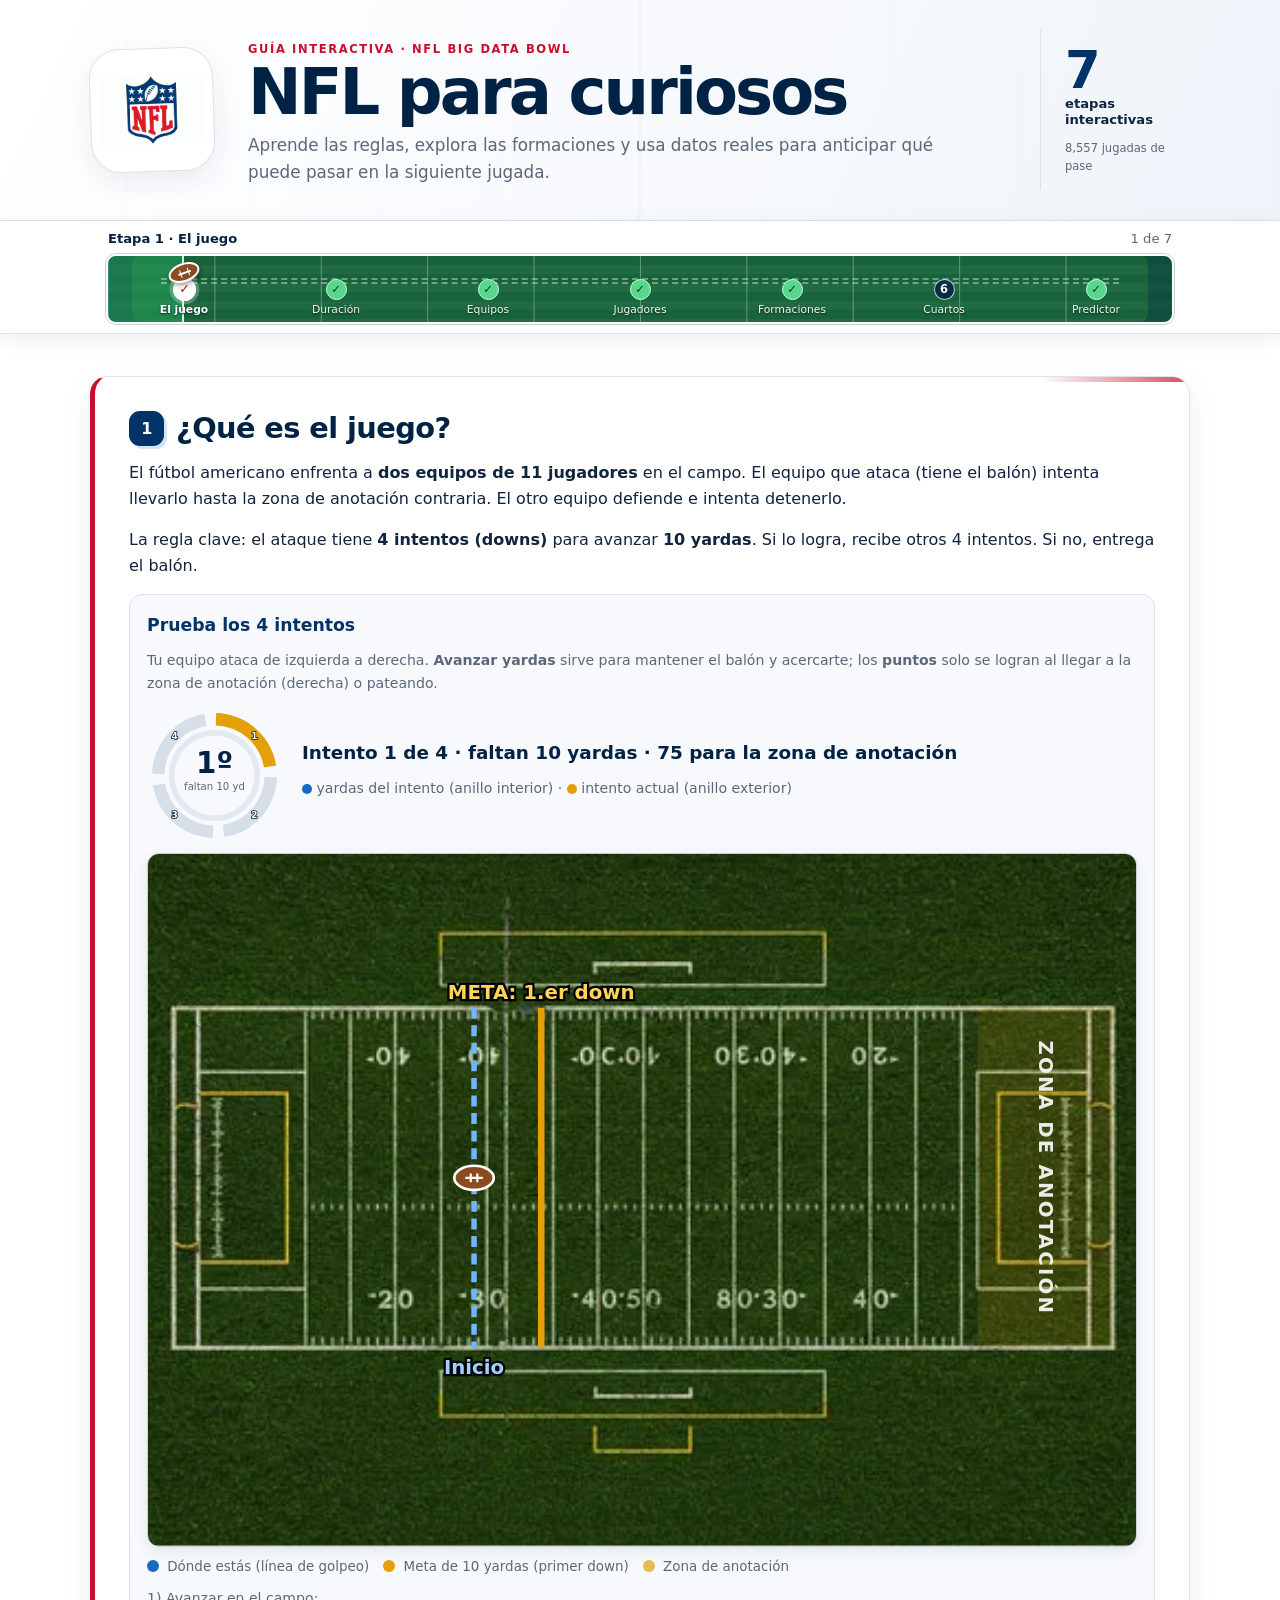
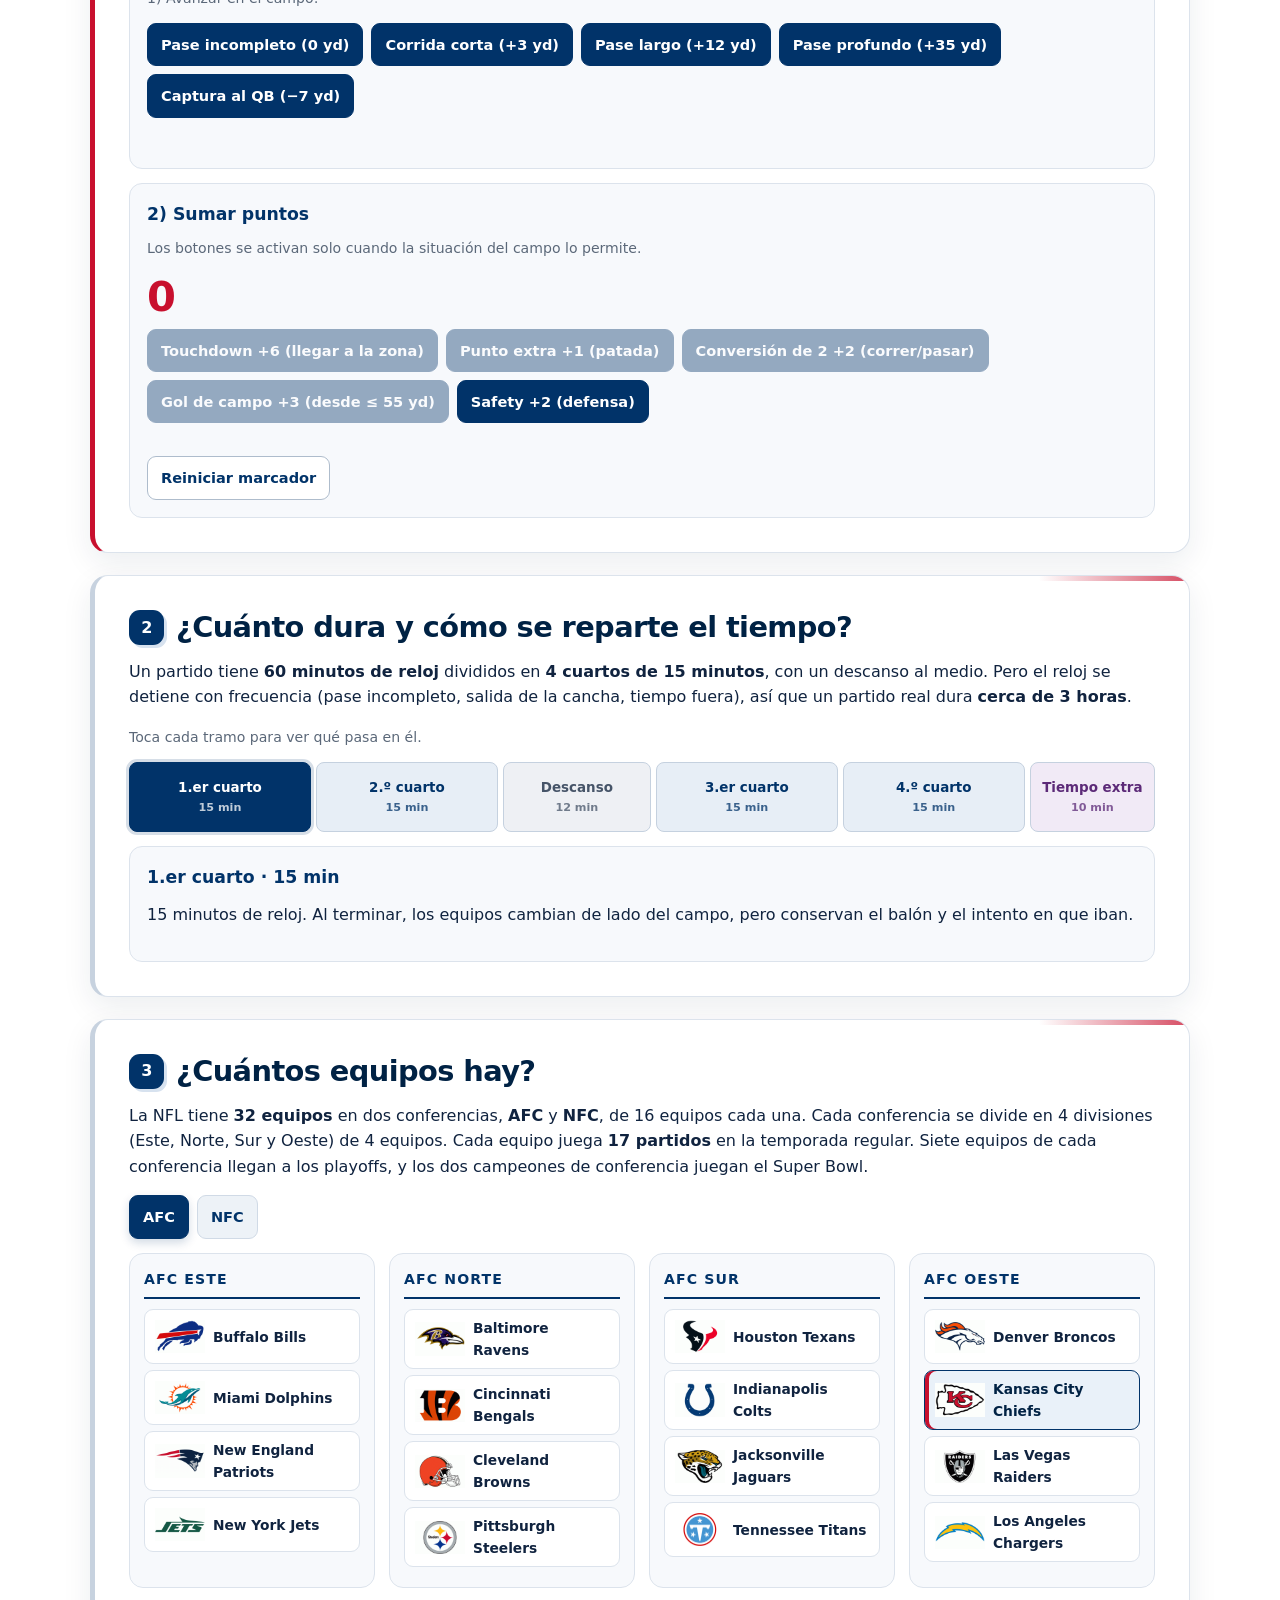
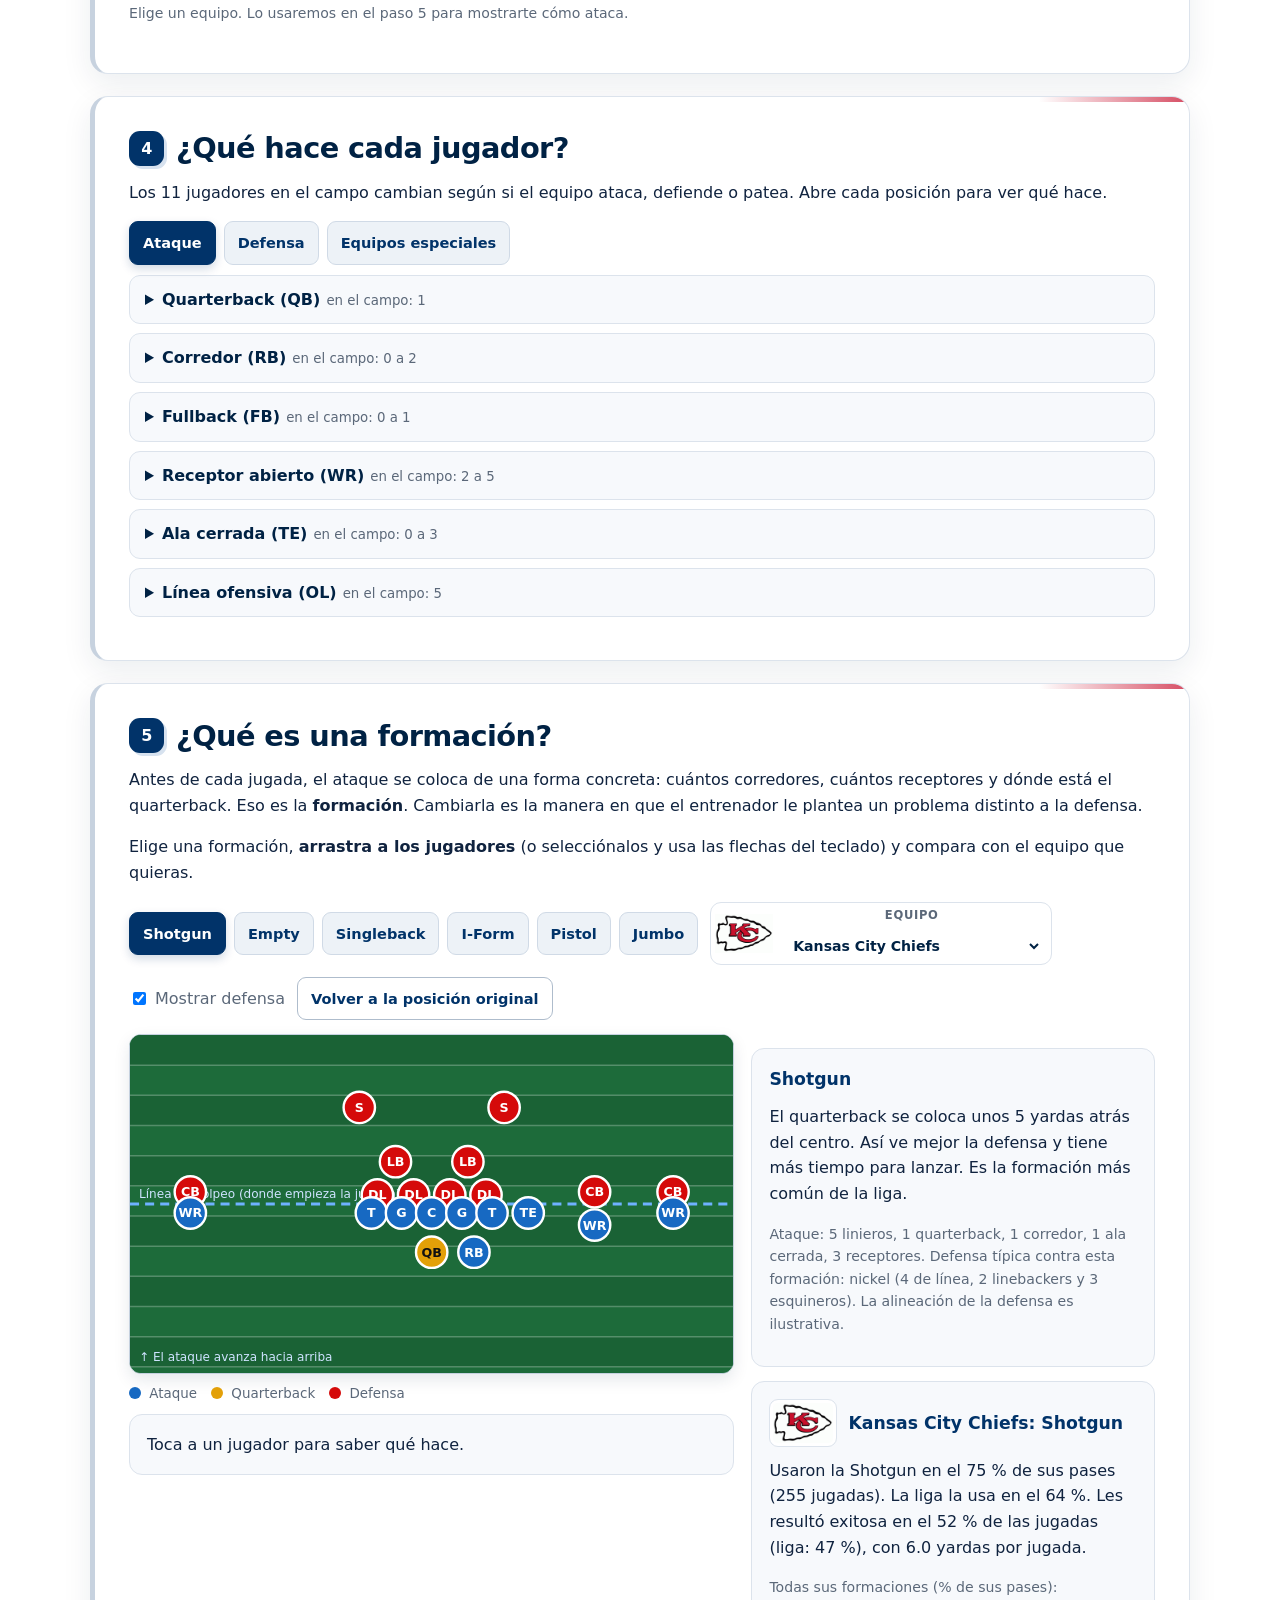
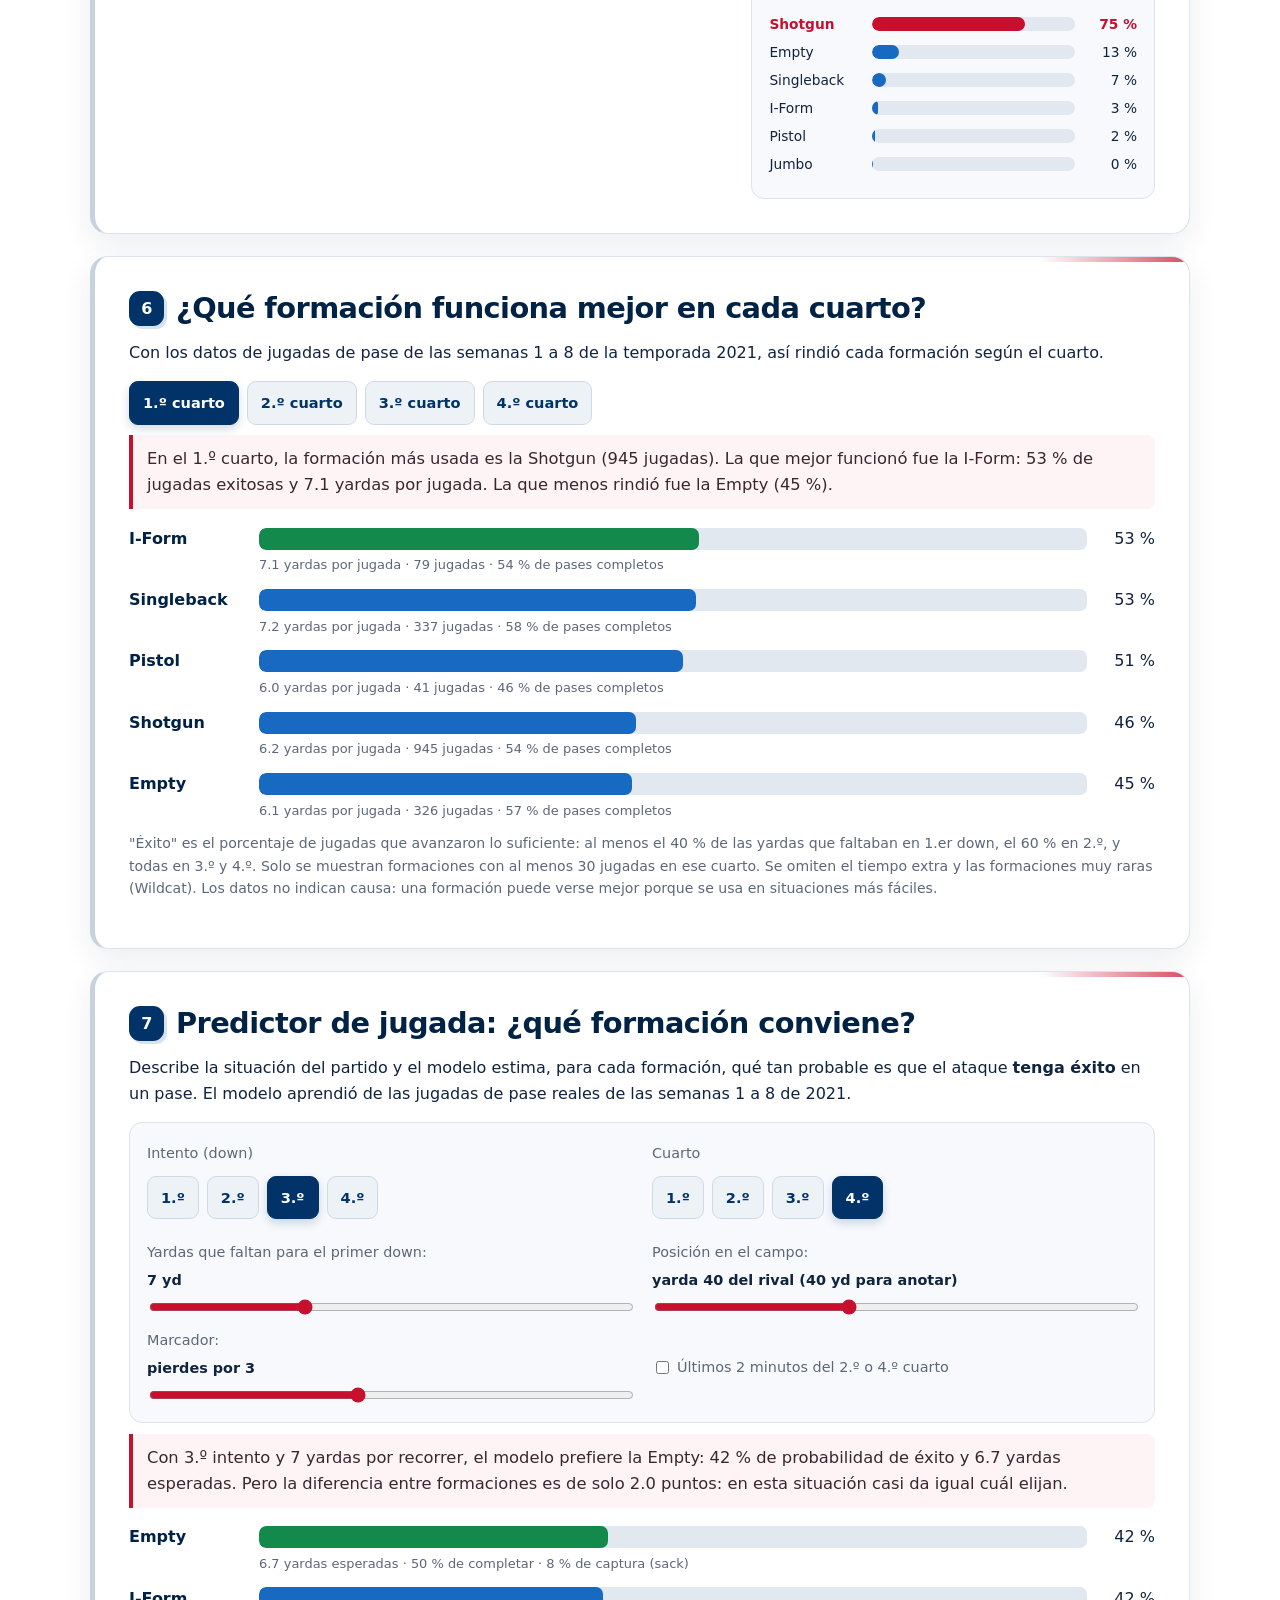
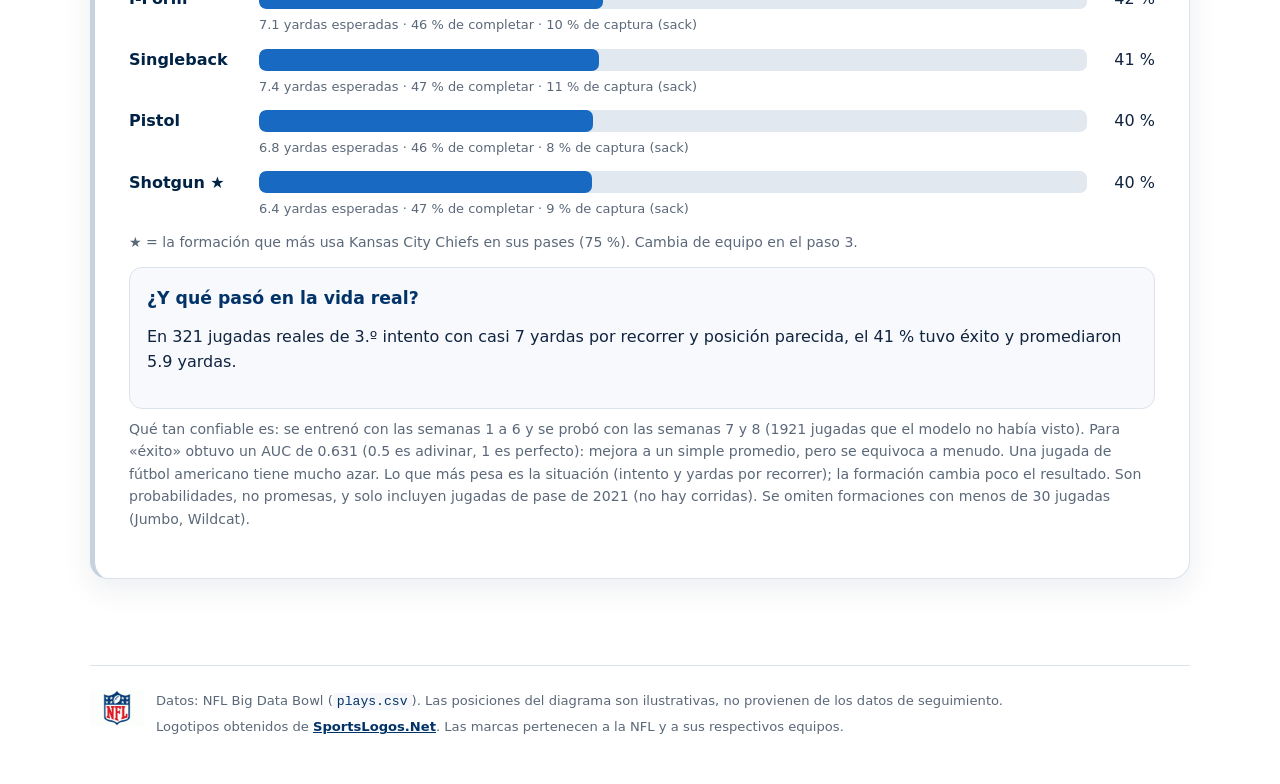
==== commit 35909ce8: "Modificación del fondo y de la interfaz" ====
--- a/web/index.html
+++ b/web/index.html
@@ -8,8 +8,21 @@
 </head>
 <body>
 <header class="hero">
-  <h1>NFL para curiosos</h1>
-  <p>Un recorrido de lo más básico a lo más táctico. Al final podrás mover a los jugadores de cada formación y ver cómo la usa tu equipo favorito.</p>
+  <div class="hero-inner">
+    <div class="hero-logo-wrap">
+      <img class="hero-logo" src="Resources/Logos/NFL.gif" alt="Escudo de la National Football League" width="150" height="100">
+    </div>
+    <div class="hero-copy">
+      <span class="eyebrow">GUÍA INTERACTIVA · NFL BIG DATA BOWL</span>
+      <h1>NFL para curiosos</h1>
+      <p>Aprende las reglas, explora las formaciones y usa datos reales para anticipar qué puede pasar en la siguiente jugada.</p>
+    </div>
+    <div class="hero-facts" aria-label="Contenido de la guía">
+      <strong>7</strong>
+      <span>etapas interactivas</span>
+      <small>8,557 jugadas de pase</small>
+    </div>
+  </div>
 </header>
 
 <nav class="roadmap" aria-label="Progreso del recorrido">
@@ -36,20 +49,19 @@
     <div class="widget drive">
       <h3>Prueba los 4 intentos</h3>
       <p class="note">Tu equipo ataca de izquierda a derecha. <strong>Avanzar yardas</strong> sirve para mantener el balón y acercarte; los <strong>puntos</strong> solo se logran al llegar a la zona de anotación (derecha) o pateando.</p>
-      <div class="attemptsBox">
-        <ol class="attempts" id="attempts" aria-label="Los 4 intentos"></ol>
-        <div class="status" id="downStatus" aria-live="polite"></div>
-        <div class="gainMeter" aria-hidden="true"><div id="gainFill"></div></div>
-        <p class="note" id="gainText"></p>
+      <div class="driveTop">
+        <svg id="downRing" viewBox="0 0 120 120" role="img" aria-label="Anillo de los 4 intentos"></svg>
+        <div>
+          <div class="status" id="downStatus" aria-live="polite"></div>
+          <p class="note ringKey"><i class="k k1"></i> yardas del intento (anillo interior) · <i class="k k2"></i> intento actual (anillo exterior)</p>
+        </div>
       </div>
-      <svg id="driveField" viewBox="0 0 504 280" role="img" aria-label="Campo de fútbol americano completo con zonas de anotación, líneas de yarda, balón y línea para primer down"></svg>
+      <svg id="driveField" viewBox="0 0 450 315" role="img" aria-label="Campo de fútbol americano con el balón y la línea para primer down"></svg>
       <div class="legend">
-        <span><i class="dot off"></i> Línea de golpeo (donde empiezas)</span>
+        <span><i class="dot off"></i> Dónde estás (línea de golpeo)</span>
         <span><i class="dot qb"></i> Meta de 10 yardas (primer down)</span>
+        <span><i class="dot zone"></i> Zona de anotación</span>
       </div>
-      <p class="note">Toca una zona para verla resaltada en el campo:</p>
-      <div class="tabs zones" id="zoneTabs" role="group" aria-label="Zonas del campo"></div>
-      <p class="widget zoneInfo" id="zoneInfo" aria-live="polite">Toca una zona para saber qué es.</p>
       <p class="note">1) Avanzar en el campo:</p>
       <div class="btns" id="downBtns"></div>
       <p id="downMsg" class="msg" aria-live="polite"></p>
@@ -99,9 +111,12 @@
 
     <div class="controls">
       <div class="tabs" id="formTabs" role="group" aria-label="Formación"></div>
-      <label>Equipo
-        <select id="teamSelect"></select>
-      </label>
+      <div class="team-control">
+        <img id="teamSelectLogo" class="team-select-logo" src="Resources/Logos/KC.gif" alt="Logo de Kansas City Chiefs" width="64" height="44">
+        <label>Equipo
+          <select id="teamSelect"></select>
+        </label>
+      </div>
       <label class="check"><input type="checkbox" id="showDef" checked> Mostrar defensa</label>
       <button class="ghost" id="resetPos">Volver a la posición original</button>
     </div>
@@ -161,7 +176,11 @@
   </section>
 </main>
 
-<footer>Datos: NFL Big Data Bowl (plays.csv). Las posiciones del diagrama son ilustrativas, no vienen de los datos de seguimiento.</footer>
+<footer>
+  <img src="Resources/Logos/NFL.gif" alt="" width="54" height="36">
+  <p>Datos: NFL Big Data Bowl (<code>plays.csv</code>). Las posiciones del diagrama son ilustrativas, no provienen de los datos de seguimiento.</p>
+  <p>Logotipos obtenidos de <a href="https://www.sportslogos.net/teams/list_by_league/7/National-Football-League-Logos/NFL-Logos/" target="_blank" rel="noopener noreferrer">SportsLogos.Net</a>. Las marcas pertenecen a la NFL y a sus respectivos equipos.</p>
+</footer>
 
 <script src="data.js"></script>
 <script src="model.js"></script>
--- a/web/style.css
+++ b/web/style.css
@@ -1,184 +1,245 @@
-:root { --bg:#0f1b2d; --card:#182741; --card2:#1f3254; --ink:#e9eef7; --mute:#9fb0cb; --accent:#f5b301; --blue:#3f8cff; --red:#e5484d; --green:#2ecc71; }
+:root {
+  --bg:#fff;
+  --surface:#f5f7fa;
+  --card:#fff;
+  --card2:#f7f9fc;
+  --ink:#10233f;
+  --mute:#5b6879;
+  --navy:#013369;
+  --navy-dark:#002244;
+  --accent:#c8102e;
+  --blue:#1769c2;
+  --red:#d50a0a;
+  --green:#138a4b;
+  --gold:#e3a008;
+  --line:#dce3ec;
+  --shadow:0 10px 30px rgba(9,35,67,.08);
+}
 * { box-sizing:border-box; }
 html { scroll-behavior:smooth; scroll-padding-top:125px; }
-body { margin:0; font-family:system-ui,Segoe UI,Arial,sans-serif; background:var(--bg); color:var(--ink); line-height:1.55; }
-h1 { font-size:2rem; margin:0 0 6px; }
-h2 { font-size:1.4rem; margin:0 0 12px; display:flex; align-items:center; gap:10px; }
-h3 { font-size:1.05rem; margin:0 0 6px; color:var(--accent); }
-.hero { max-width:900px; margin:0 auto; padding:28px 16px 12px; }
-.hero p { color:var(--mute); margin:0; }
-main { max-width:900px; margin:0 auto; padding:8px 16px 40px; }
-footer { max-width:900px; margin:0 auto; padding:0 16px 40px; color:var(--mute); font-size:.85rem; }
-
-/* recorrido: una sola barra con aspecto de campo */
-.roadmap { position:sticky; top:0; z-index:10; padding:6px 16px 8px; background:rgba(15,27,45,.96); backdrop-filter:blur(6px); border-bottom:1px solid #22355a; }
-.roadmap-inner { max-width:868px; margin:0 auto; }
-.roadmap-status { display:flex; justify-content:space-between; gap:12px; margin:0 2px 5px; color:var(--ink); font-size:.85rem; }
+body { margin:0; font-family:Inter,ui-sans-serif,system-ui,-apple-system,"Segoe UI",Arial,sans-serif; background:var(--bg); color:var(--ink); line-height:1.6; }
+h1,h2,h3 { font-family:"Arial Narrow",Inter,ui-sans-serif,system-ui,sans-serif; }
+h1 { margin:2px 0 8px; color:var(--navy-dark); font-size:clamp(2.2rem,5vw,4.2rem); line-height:.96; letter-spacing:-.045em; }
+h2 { display:flex; align-items:center; gap:12px; margin:0 0 14px; color:var(--navy-dark); font-size:clamp(1.35rem,2.5vw,1.8rem); line-height:1.2; letter-spacing:-.02em; }
+h3 { margin:0 0 7px; color:var(--navy); font-size:1.08rem; }
+p { margin-top:.65em; }
+a { color:var(--navy); }
+
+/* portada */
+.hero { position:relative; overflow:hidden; border-bottom:1px solid var(--line); background:linear-gradient(115deg,#fff 0%,#f5f8fc 65%,#eef4fa 100%); }
+.hero::after { content:""; position:absolute; inset:0; pointer-events:none; opacity:.32; background-image:linear-gradient(90deg,transparent 49.8%,rgba(1,51,105,.08) 50%,transparent 50.2%),repeating-linear-gradient(90deg,transparent 0 9.8%,rgba(1,51,105,.05) 10%); }
+.hero-inner { position:relative; z-index:1; display:grid; grid-template-columns:130px minmax(0,1fr) 150px; align-items:center; gap:28px; width:min(1100px,calc(100% - 32px)); min-height:220px; margin:0 auto; padding:30px 0; }
+.hero-logo-wrap { display:grid; place-items:center; width:124px; height:124px; border:1px solid var(--line); border-radius:30px; background:#fff; box-shadow:var(--shadow); transform:rotate(-2deg); }
+.hero-logo { width:104px; height:82px; object-fit:contain; image-rendering:auto; }
+.hero-copy { min-width:0; }
+.hero-copy p { max-width:700px; margin:0; color:var(--mute); font-size:1.05rem; }
+.eyebrow { display:inline-block; color:var(--accent); font-size:.72rem; font-weight:850; letter-spacing:.14em; }
+.hero-facts { align-self:stretch; display:flex; flex-direction:column; justify-content:center; padding-left:24px; border-left:1px solid var(--line); color:var(--mute); }
+.hero-facts strong { color:var(--navy); font-size:3.2rem; line-height:1; }
+.hero-facts span { color:var(--ink); font-size:.82rem; font-weight:750; line-height:1.25; }
+.hero-facts small { margin-top:10px; font-size:.72rem; }
+main { width:min(1100px,calc(100% - 32px)); margin:0 auto; padding:20px 0 64px; }
+footer { display:grid; grid-template-columns:auto 1fr; column-gap:12px; width:min(1100px,calc(100% - 32px)); margin:0 auto; padding:24px 0 44px; border-top:1px solid var(--line); color:var(--mute); font-size:.82rem; }
+footer img { grid-row:1 / 3; width:54px; height:36px; object-fit:contain; }
+footer p { margin:0 0 4px; }
+footer a { font-weight:700; }
+footer code { padding:1px 4px; border-radius:4px; background:var(--surface); color:var(--navy); }
+
+/* recorrido: una barra con aspecto de campo */
+.roadmap { position:sticky; top:0; z-index:10; padding:7px 16px 9px; border-bottom:1px solid var(--line); background:rgba(255,255,255,.96); box-shadow:0 5px 18px rgba(9,35,67,.08); backdrop-filter:blur(10px); }
+.roadmap-inner { max-width:1068px; margin:0 auto; }
+.roadmap-status { display:flex; justify-content:space-between; gap:12px; margin:0 2px 5px; color:var(--navy-dark); font-size:.82rem; }
 .roadmap-status span { color:var(--mute); white-space:nowrap; }
-.field-progress { --steps:7; position:relative; height:70px; overflow:hidden; border:2px solid rgba(255,255,255,.65); border-radius:9px; background-color:#155f36; background-image:linear-gradient(90deg,rgba(255,255,255,.3) 1px,transparent 1px),repeating-linear-gradient(0deg,rgba(255,255,255,.035) 0 9px,transparent 9px 18px); background-size:10% 100%,100% 18px; box-shadow:inset 24px 0 rgba(24,39,65,.36),inset -24px 0 rgba(24,39,65,.36); }
-.field-progress::before { content:""; position:absolute; z-index:1; top:22px; left:5%; right:5%; height:2px; border-top:2px dashed rgba(255,255,255,.35); border-bottom:2px dashed rgba(255,255,255,.35); }
-.field-fill { position:absolute; z-index:0; inset:0 auto 0 0; width:0; background:rgba(46,204,113,.3); border-right:2px solid rgba(186,255,209,.8); transition:width .55s ease; }
-.roadmap ol { position:absolute; z-index:2; inset:0; display:grid; grid-template-columns:repeat(var(--steps),1fr); list-style:none; margin:0; padding:0; }
+.field-progress { --steps:7; position:relative; height:70px; overflow:hidden; border:2px solid #fff; outline:1px solid #c7d2df; border-radius:10px; background-color:#17633a; background-image:linear-gradient(90deg,rgba(255,255,255,.32) 1px,transparent 1px),repeating-linear-gradient(0deg,rgba(255,255,255,.04) 0 9px,transparent 9px 18px); background-size:10% 100%,100% 18px; box-shadow:inset 24px 0 rgba(0,34,68,.32),inset -24px 0 rgba(0,34,68,.32); }
+.field-progress::before { content:""; position:absolute; z-index:1; top:22px; left:5%; right:5%; height:2px; border-top:2px dashed rgba(255,255,255,.38); border-bottom:2px dashed rgba(255,255,255,.38); }
+.field-fill { position:absolute; z-index:0; inset:0 auto 0 0; width:0; border-right:2px solid rgba(230,255,237,.9); background:rgba(46,204,113,.32); transition:width .55s ease; }
+.roadmap ol { position:absolute; z-index:2; inset:0; display:grid; grid-template-columns:repeat(var(--steps),1fr); margin:0; padding:0; list-style:none; }
 .roadmap li { min-width:0; }
-.roadmap a { height:100%; display:flex; flex-direction:column; align-items:center; justify-content:flex-end; gap:1px; min-width:0; padding:0 2px 4px; color:#dce9e1; text-decoration:none; text-shadow:0 1px 2px #082b19; font-size:.67rem; }
-.roadmap a .n { display:inline-grid; place-items:center; width:21px; height:21px; border:1px solid rgba(255,255,255,.7); border-radius:50%; background:rgba(15,27,45,.82); font-size:.72rem; font-weight:800; text-shadow:none; }
+.roadmap a { display:flex; flex-direction:column; align-items:center; justify-content:flex-end; gap:1px; min-width:0; height:100%; padding:0 2px 4px; color:#f3faf6; font-size:.67rem; text-decoration:none; text-shadow:0 1px 2px #082b19; }
+.roadmap a .n { display:inline-grid; place-items:center; width:21px; height:21px; border:1px solid rgba(255,255,255,.75); border-radius:50%; background:rgba(0,34,68,.84); font-size:.72rem; font-weight:800; text-shadow:none; }
 .roadmap a .stage-name { width:100%; overflow:hidden; text-align:center; text-overflow:ellipsis; white-space:nowrap; }
-.roadmap a.done .n { background:var(--green); border-color:#baffd1; color:#063d20; }
+.roadmap a.done .n { border-color:#caffd9; background:#58d68d; color:#053c20; }
 .roadmap a.done .n::before { content:"✓"; }
 .roadmap a.done .n span { display:none; }
-.roadmap a[aria-current="step"] .n { background:var(--accent); border-color:#fff1b6; color:#111; transform:scale(1.1); }
-.roadmap a[aria-current="step"] .stage-name { color:#fff4be; font-weight:800; }
-.progress-ball { position:absolute; z-index:3; top:7px; left:calc(50% / var(--steps)); width:32px; height:19px; border:2px solid #fff; border-radius:50%; background:#8b4a1f; box-shadow:0 2px 5px rgba(0,0,0,.55); transform:translateX(-50%) rotate(-20deg); transition:left .55s cubic-bezier(.2,.8,.2,1); pointer-events:none; }
+.roadmap a[aria-current="step"] .n { border-color:#fff; background:#fff; color:var(--accent); box-shadow:0 0 0 3px rgba(255,255,255,.25); transform:scale(1.1); }
+.roadmap a[aria-current="step"] .stage-name { color:#fff; font-weight:800; }
+.progress-ball { position:absolute; z-index:3; top:7px; left:calc(50% / var(--steps)); width:32px; height:19px; border:2px solid #fff; border-radius:50%; background:#8b4a1f; box-shadow:0 2px 5px rgba(0,0,0,.45); transform:translateX(-50%) rotate(-20deg); transition:left .55s cubic-bezier(.2,.8,.2,1); pointer-events:none; }
 .progress-ball i { position:absolute; top:7px; left:8px; width:13px; height:2px; background:#fff; }
-.progress-ball i::before { content:""; position:absolute; top:-3px; left:2px; width:7px; height:8px; border-left:1px solid #fff; border-right:1px solid #fff; }
-
-/* steps */
-.step { background:var(--card); border-radius:14px; padding:20px; margin:18px 0; border-left:5px solid #33497a; }
+.progress-ball i::before { content:""; position:absolute; top:-3px; left:2px; width:7px; height:8px; border-right:1px solid #fff; border-left:1px solid #fff; }
+
+/* secciones y controles */
+.step { position:relative; margin:22px 0; padding:clamp(20px,4vw,34px); overflow:hidden; border:1px solid var(--line); border-left:5px solid #c7d2df; border-radius:18px; background:var(--card); box-shadow:var(--shadow); }
+.step::after { content:""; position:absolute; top:0; right:0; width:150px; height:5px; background:linear-gradient(90deg,transparent,var(--accent)); opacity:.75; }
 .step.visible { border-left-color:var(--accent); }
-.num { display:inline-grid; place-items:center; width:32px; height:32px; border-radius:50%; background:var(--accent); color:#111; font-size:1rem; flex:none; }
+.num { display:inline-grid; flex:none; place-items:center; width:35px; height:35px; border-radius:11px; background:var(--navy); color:#fff; font-size:1rem; box-shadow:3px 3px 0 #d7e2ef; }
 .note { color:var(--mute); font-size:.88rem; }
-.msg { min-height:1.5em; margin:8px 0 0; }
-.widget { background:var(--card2); border-radius:10px; padding:14px; margin-top:12px; }
+.msg { min-height:1.5em; margin:8px 0 0; color:var(--navy-dark); font-weight:650; }
+.widget { margin-top:14px; padding:17px; border:1px solid var(--line); border-radius:13px; background:var(--card2); }
 .grid2 { display:grid; grid-template-columns:1fr 1fr; gap:14px; }
 .grid2 .widget { margin-top:6px; }
-
-button { font:inherit; color:var(--ink); background:#2c4577; border:0; border-radius:8px; padding:8px 12px; cursor:pointer; }
-button:hover { background:#38568f; }
-button:focus-visible, a:focus-visible, select:focus-visible, summary:focus-visible, .player:focus-visible { outline:3px solid var(--accent); outline-offset:2px; }
-button.ghost { background:transparent; border:1px solid #45608f; }
-.btns { display:flex; flex-wrap:wrap; gap:8px; margin:8px 0; }
-.tabs { display:flex; gap:8px; flex-wrap:wrap; margin:10px 0; }
-.tabs button { background:#22355a; }
-.tabs button[aria-pressed="true"] { background:var(--accent); color:#111; font-weight:700; }
-
-.status { font-size:1.15rem; font-weight:700; }
+button { padding:9px 13px; border:1px solid var(--navy); border-radius:9px; background:var(--navy); color:#fff; font:inherit; font-size:.91rem; font-weight:650; cursor:pointer; transition:background .16s,border-color .16s,transform .16s,box-shadow .16s; }
+button:hover:not(:disabled) { border-color:var(--navy-dark); background:var(--navy-dark); box-shadow:0 5px 12px rgba(1,51,105,.16); transform:translateY(-1px); }
+button:focus-visible,a:focus-visible,select:focus-visible,summary:focus-visible,.player:focus-visible,input:focus-visible { outline:3px solid rgba(200,16,46,.35); outline-offset:2px; }
+button.ghost { border-color:#aebccc; background:#fff; color:var(--navy); }
+button.ghost:hover:not(:disabled) { border-color:var(--navy); background:#eef3f8; }
 button:disabled { opacity:.4; cursor:not-allowed; }
-
-/* paso 1: intentos y campo */
-.attemptsBox { margin:10px 0; }
-.attempts { list-style:none; display:flex; gap:8px; margin:0 0 8px; padding:0; }
-.attempts li { flex:1; text-align:center; padding:8px 4px; border-radius:8px; background:#22355a; color:var(--mute); font-weight:700; border:2px solid transparent; transition:background .25s, color .25s; }
-.attempts li.used { background:#2c4577; color:var(--ink); }
-.attempts li.cur { background:var(--accent); color:#111; border-color:#fff1b6; }
-.gainMeter { height:12px; background:#22355a; border-radius:6px; overflow:hidden; margin:6px 0 2px; }
-#gainFill { height:100%; width:0; background:var(--blue); transition:width .4s; }
-#driveField { width:100%; height:auto; border-radius:10px; display:block; background:#155f36; }
-.stripe { fill:#1a6a3d; }
-.ez { transition:fill .3s; }
-.ez.own { fill:#24508f; }
-.ez.rival { fill:#8a3a2f; }
-.ez.rival.on { fill:#c9871a; animation:pulse 1s infinite alternate; }
-.fline { stroke:#fff; stroke-opacity:.55; stroke-width:1; }
-.fline.ten { stroke-opacity:.8; stroke-width:1.3; }
-.goalL { stroke:#fff; stroke-width:3; }
-.hashT { stroke:#fff; stroke-opacity:.7; stroke-width:1; }
-.yn { font-size:15px; font-weight:800; fill:#fff; fill-opacity:.75; text-anchor:middle; dominant-baseline:central; }
-.side { fill:none; stroke:#fff; stroke-width:3; }
-.redZ { fill:rgba(229,72,77,.28); }
-.midLogo { fill:rgba(255,255,255,.14); stroke:#fff; stroke-opacity:.6; stroke-width:1.5; }
-.ftxt { font-size:11px; font-weight:700; fill:#fff; fill-opacity:.9; text-anchor:middle; dominant-baseline:central; letter-spacing:.5px; paint-order:stroke; stroke:#0d3d22; stroke-width:3px; stroke-linejoin:round; }
-.ftxt.big { font-size:13px; letter-spacing:2px; }
-.post { stroke:var(--accent); stroke-width:3; fill:none; stroke-linecap:round; }
-/* resaltado de la zona elegida: el resto se atenúa */
-#driveField[data-focus] .area { opacity:.3; transition:opacity .25s; }
-#driveField[data-focus="endzone"] .a-endzone, #driveField[data-focus="goal"] .a-goal, #driveField[data-focus="yards"] .a-yards,
-#driveField[data-focus="hash"] .a-hash, #driveField[data-focus="mid"] .a-mid, #driveField[data-focus="red"] .a-red,
-#driveField[data-focus="side"] .a-side, #driveField[data-focus="posts"] .a-posts, #driveField[data-focus="terr"] .a-terr { opacity:1; }
-.zones button { font-size:.85rem; padding:6px 10px; }
-.zoneInfo { margin:6px 0 0; }
-.band { fill:rgba(63,140,255,.4); transition:x .4s, width .4s; }
-.gainLine { stroke:var(--accent); stroke-width:4; }
-.scrLine { stroke:#6fb1ff; stroke-width:3; stroke-dasharray:6 3; }
-.lblY, .lblB { font-size:12px; font-weight:700; text-anchor:middle; paint-order:stroke; stroke:#000; stroke-width:3px; }
-.lblY { fill:var(--accent); } .lblB { fill:#9fd0ff; }
+.btns { display:flex; flex-wrap:wrap; gap:8px; margin:9px 0; }
+.tabs { display:flex; flex-wrap:wrap; gap:8px; margin:10px 0; }
+.tabs button { border-color:#d0dae6; background:#edf2f7; color:var(--navy); }
+.tabs button:hover:not(:disabled) { border-color:#9eb2c9; background:#dfe8f2; }
+.tabs button[aria-pressed="true"] { border-color:var(--navy); background:var(--navy); color:#fff; box-shadow:0 4px 10px rgba(1,51,105,.18); }
+.status { color:var(--navy-dark); font-size:1.15rem; font-weight:800; }
+.score { color:var(--accent); font-size:2.6rem; font-weight:900; line-height:1.1; }
+
+/* paso 1: anillo y campo */
+.driveTop { display:flex; align-items:center; gap:20px; margin:10px 0; }
+#downRing { width:135px; flex:none; }
+.seg { stroke:#d6dee8; transition:stroke .3s; }
+.seg.done { stroke:var(--green); }
+.seg.cur { stroke:var(--gold); }
+.segN { fill:#fff; stroke:var(--navy-dark); stroke-width:1.4px; paint-order:stroke; font-size:8px; font-weight:900; text-anchor:middle; dominant-baseline:central; }
+.inTrack { stroke:#e3e9f0; }
+.inFill { stroke:var(--blue); transition:stroke-dasharray .4s; }
+.cBig { fill:var(--navy-dark); font-size:26px; font-weight:900; text-anchor:middle; }
+.cSmall { fill:var(--mute); font-size:9px; text-anchor:middle; }
+.k { display:inline-block; width:10px; height:10px; border-radius:50%; vertical-align:-1px; }
+.k1 { background:var(--blue); }
+.k2 { background:var(--gold); }
+#driveField { display:block; width:100%; height:auto; border:1px solid #c5d1df; border-radius:12px; box-shadow:0 5px 15px rgba(9,35,67,.08); }
+.band { fill:rgba(23,105,194,.36); transition:x .4s,width .4s; }
+.gainLine { stroke:var(--gold); stroke-width:3; }
+.scrLine { stroke:#72b5ff; stroke-width:2.5; stroke-dasharray:5 3; }
+.zoneR { fill:rgba(227,160,8,.12); }
+.zoneR.on { fill:rgba(227,160,8,.55); animation:pulse 1s infinite alternate; }
+.zoneT { fill:#fff; opacity:.9; font-size:9px; font-weight:800; text-anchor:middle; dominant-baseline:central; letter-spacing:1px; }
+.lblY,.lblB { stroke:#000; stroke-width:2px; font-size:9px; font-weight:800; text-anchor:middle; paint-order:stroke; }
+.lblY { fill:#ffd45d; }
+.lblB { fill:#9fd0ff; }
 .ball { transition:transform .5s ease; }
-.ball ellipse { fill:#8b4a1f; stroke:#fff; stroke-width:1.5; }
-.lace { stroke:#fff; stroke-width:1.2; fill:none; }
-.pop { font-size:24px; font-weight:800; fill:var(--accent); stroke:#000; stroke-width:.6px; opacity:0; }
+.ball ellipse { fill:#8b4a1f; stroke:#fff; stroke-width:1.2; }
+.lace { fill:none; stroke:#fff; stroke-width:1; }
+.pop { fill:#ffd45d; stroke:#000; stroke-width:.6px; opacity:0; font-size:22px; font-weight:900; }
 .pop.go { animation:pop 1.2s ease-out; }
-@keyframes pulse { to { fill-opacity:.55; } }
+@keyframes pulse { to { fill-opacity:.25; } }
 @keyframes pop { 0% { opacity:1; transform:translateY(0); } 100% { opacity:0; transform:translateY(-30px); } }
-.score { font-size:2.4rem; font-weight:800; color:var(--accent); line-height:1.1; }
-
-/* timeline */
-.timeline { display:flex; gap:4px; margin:10px 0; }
-.timeline button { padding:14px 4px; border-radius:6px; font-size:.85rem; text-align:center; min-width:0; overflow:hidden; background:#2c4577; }
-.timeline button.half { background:#4a5a78; }
-.timeline button.ot { background:#5b3a7a; }
-.timeline button[aria-pressed="true"] { outline:3px solid var(--accent); }
-.timeline small { display:block; color:#c9d6ee; }
-
-/* teams */
-.divisions { display:grid; grid-template-columns:repeat(auto-fit,minmax(210px,1fr)); gap:12px; margin:10px 0; }
-.division { background:var(--card2); border-radius:10px; padding:10px; }
-.division h3 { font-size:.95rem; }
-.chip { display:block; width:100%; text-align:left; margin:4px 0; padding:6px 10px; background:#2c4577; font-size:.88rem; }
-.chip[aria-pressed="true"] { background:var(--accent); color:#111; font-weight:700; }
-
-/* roles */
-.roles details { background:var(--card2); border-radius:10px; margin:8px 0; padding:10px 14px; }
-.roles summary { cursor:pointer; font-weight:700; }
-.roles summary small { color:var(--mute); font-weight:400; margin-left:6px; }
-.roles p { margin:8px 0 0; color:#cdd8ee; }
-
-/* formations lab */
-.controls { display:flex; flex-wrap:wrap; gap:12px; align-items:center; margin:12px 0; }
+
+/* duración */
+.timeline { display:flex; gap:5px; margin:12px 0; }
+.timeline button { min-width:0; padding:14px 5px; overflow:hidden; border-color:#c5d1df; border-radius:8px; background:#e7eef6; color:var(--navy); text-align:center; font-size:.84rem; }
+.timeline button.half { background:#eef0f4; color:#465468; }
+.timeline button.ot { background:#f1eaf6; color:#5c2a78; }
+.timeline button[aria-pressed="true"] { border-color:var(--navy); background:var(--navy); color:#fff; outline:3px solid rgba(1,51,105,.16); }
+.timeline small { display:block; color:inherit; opacity:.75; }
+
+/* equipos y logos */
+.divisions { display:grid; grid-template-columns:repeat(auto-fit,minmax(220px,1fr)); gap:14px; margin:14px 0; }
+.division { padding:14px; border:1px solid var(--line); border-radius:14px; background:var(--card2); }
+.division h3 { margin-bottom:10px; padding-bottom:7px; border-bottom:2px solid var(--navy); font-size:.88rem; letter-spacing:.08em; text-transform:uppercase; }
+.chip { display:grid; grid-template-columns:58px 1fr; align-items:center; width:100%; min-height:55px; margin:6px 0; padding:7px 10px; border:1px solid var(--line); background:#fff; color:var(--ink); text-align:left; font-size:.86rem; font-weight:700; }
+.chip:hover:not(:disabled) { border-color:#9cafc5; background:#f5f8fb; color:var(--navy); }
+.chip[aria-pressed="true"] { border-color:var(--navy); background:#e9f1f9; color:var(--navy-dark); box-shadow:inset 4px 0 var(--accent); }
+.team-logo { display:block; width:50px; height:37px; object-fit:contain; }
+.team-control { display:flex; align-items:center; gap:8px; min-height:52px; padding:3px 9px 3px 4px; border:1px solid var(--line); border-radius:11px; background:#fff; }
+.team-control label { align-items:flex-start; flex-direction:column; gap:0; font-size:.72rem; font-weight:750; text-transform:uppercase; letter-spacing:.06em; }
+.team-select-logo { display:block; width:58px; height:42px; object-fit:contain; }
+.team-heading { display:flex; align-items:center; gap:11px; margin-bottom:8px; }
+.team-heading h3 { margin:0; }
+.team-info-logo { width:68px; height:48px; object-fit:contain; padding:3px; border:1px solid var(--line); border-radius:9px; background:#fff; }
+
+/* posiciones */
+.roles details { margin:9px 0; padding:11px 15px; border:1px solid var(--line); border-radius:11px; background:var(--card2); }
+.roles details[open] { border-color:#b9c8d8; background:#fff; box-shadow:0 6px 15px rgba(9,35,67,.05); }
+.roles summary { color:var(--navy-dark); font-weight:800; cursor:pointer; }
+.roles summary small { margin-left:6px; color:var(--mute); font-weight:450; }
+.roles p { margin:8px 0 0; color:#435167; }
+
+/* laboratorio de formaciones */
+.controls { display:flex; flex-wrap:wrap; align-items:center; gap:12px; margin:14px 0; }
 .controls label { display:flex; align-items:center; gap:6px; color:var(--mute); }
-select { font:inherit; padding:7px 10px; border-radius:8px; border:1px solid #45608f; background:#22355a; color:var(--ink); }
-.lab { display:grid; grid-template-columns:3fr 2fr; gap:16px; align-items:start; }
-#field { width:100%; height:auto; border-radius:10px; touch-action:none; display:block; background:#1d6b3a; }
-.legend { display:flex; gap:14px; margin:8px 0; font-size:.85rem; color:var(--mute); }
-.dot { display:inline-block; width:12px; height:12px; border-radius:50%; margin-right:4px; vertical-align:-1px; }
-.dot.off { background:var(--blue); } .dot.def { background:var(--red); } .dot.qb { background:var(--accent); }
+select { padding:6px 30px 6px 8px; border:0; background:#fff; color:var(--navy-dark); font:inherit; font-size:.88rem; font-weight:700; }
+.lab { display:grid; grid-template-columns:3fr 2fr; align-items:start; gap:17px; }
+#field { display:block; width:100%; height:auto; border:1px solid #c5d1df; border-radius:12px; background:#1d6b3a; touch-action:none; box-shadow:0 6px 16px rgba(9,35,67,.1); }
+.legend { display:flex; flex-wrap:wrap; gap:14px; margin:9px 0; color:var(--mute); font-size:.84rem; }
+.dot { display:inline-block; width:12px; height:12px; margin-right:4px; border-radius:50%; vertical-align:-1px; }
+.dot.off { background:var(--blue); }
+.dot.def { background:var(--red); }
+.dot.qb { background:var(--gold); }
+.dot.zone { background:rgba(227,160,8,.7); }
 .playerInfo { margin:0; }
 .player { cursor:grab; }
 .ready .player { transition:transform .55s ease; }
 .ready .player.dragging { transition:none; }
 .player.dragging { cursor:grabbing; }
 .player circle { stroke:#fff; stroke-width:.4; }
-.player.off circle { fill:var(--blue); } .player.qb circle { fill:var(--accent); } .player.def circle { fill:var(--red); }
+.player.off circle { fill:var(--blue); }
+.player.qb circle { fill:var(--gold); }
+.player.def circle { fill:var(--red); }
 .player.sel circle { stroke:#fff; stroke-width:.9; }
-.player text { font-size:2.1px; font-weight:700; fill:#fff; text-anchor:middle; dominant-baseline:central; pointer-events:none; user-select:none; }
+.player text { fill:#fff; font-size:2.1px; font-weight:800; text-anchor:middle; dominant-baseline:central; pointer-events:none; user-select:none; }
 .player.qb text { fill:#111; }
-.bars .row { display:grid; grid-template-columns:95px 1fr 54px; gap:8px; align-items:center; margin:6px 0; font-size:.88rem; }
-.bars .row.cur { color:var(--accent); font-weight:700; }
-.track { background:#22355a; border-radius:5px; height:14px; overflow:hidden; }
-.fill { height:100%; background:var(--blue); }
+.bars .row { display:grid; grid-template-columns:95px 1fr 54px; align-items:center; gap:8px; margin:6px 0; font-size:.86rem; }
+.bars .row.cur { color:var(--accent); font-weight:800; }
+.track { height:14px; overflow:hidden; border-radius:7px; background:#e2e8f0; }
+.fill { height:100%; border-radius:inherit; background:var(--blue); }
 .row.cur .fill { background:var(--accent); }
 .val { text-align:right; font-variant-numeric:tabular-nums; }
 
-/* chart step 6 */
-.talk { font-size:1.05rem; border-left:4px solid var(--accent); padding-left:12px; }
-.crow { display:grid; grid-template-columns:110px 1fr 56px; gap:10px; align-items:center; margin:10px 0; }
-.crow .name { font-weight:600; }
+/* gráficas y predictor */
+.talk { padding:11px 14px; border-left:4px solid var(--accent); border-radius:0 8px 8px 0; background:#fff4f5; color:#3b2630; font-size:1.02rem; }
+.crow { display:grid; grid-template-columns:120px 1fr 58px; align-items:center; gap:10px; margin:11px 0; }
+.crow .name { color:var(--navy-dark); font-weight:750; }
 .crow .fill { background:var(--blue); }
 .crow.best .fill { background:var(--green); }
-.crow .meta { grid-column:2 / 4; color:var(--mute); font-size:.82rem; margin-top:-6px; }
-
-/* paso 7: predictor */
-.pgrid { display:grid; grid-template-columns:1fr 1fr; gap:10px 18px; }
-.pgrid label { display:flex; flex-direction:column; gap:4px; color:var(--mute); font-size:.9rem; }
+.crow .meta { grid-column:2 / 4; margin-top:-6px; color:var(--mute); font-size:.81rem; }
+.pgrid { display:grid; grid-template-columns:1fr 1fr; gap:12px 20px; }
+.pgrid label { display:flex; flex-direction:column; gap:5px; color:var(--mute); font-size:.9rem; }
 .pgrid label b { color:var(--ink); }
-.pgrid input[type=range] { width:100%; accent-color:var(--accent); }
+.pgrid input[type="range"] { width:100%; accent-color:var(--accent); }
 .pgrid .check { flex-direction:row; align-items:center; }
 .plabel { color:var(--mute); font-size:.9rem; }
 #pOut .crow .fill { background:var(--blue); }
 #pOut .crow.best .fill { background:var(--green); }
 
-@media (max-width:720px) {
+@media (max-width:780px) {
   html { scroll-padding-top:105px; }
-  .field-progress { height:52px; box-shadow:inset 15px 0 rgba(24,39,65,.36),inset -15px 0 rgba(24,39,65,.36); }
+  .hero-inner { grid-template-columns:82px 1fr; gap:18px; min-height:auto; padding:24px 0; }
+  .hero-logo-wrap { width:80px; height:80px; border-radius:20px; }
+  .hero-logo { width:68px; height:55px; }
+  .hero-facts { display:none; }
+  .hero-copy p { font-size:.94rem; }
+  .field-progress { height:52px; box-shadow:inset 15px 0 rgba(0,34,68,.32),inset -15px 0 rgba(0,34,68,.32); }
   .field-progress::before { top:18px; }
   .roadmap a { padding-bottom:4px; }
   .roadmap a .stage-name { display:none; }
   .progress-ball { top:5px; width:29px; height:17px; }
   .progress-ball i { top:6px; left:7px; }
-  .pgrid { grid-template-columns:1fr; }
-  .grid2, .lab { grid-template-columns:1fr; }
-  .crow { grid-template-columns:90px 1fr 50px; }
-  .timeline button { font-size:.72rem; padding:12px 2px; }
-}
-@media (prefers-reduced-motion: reduce) {
+  .lab,.grid2,.pgrid { grid-template-columns:1fr; }
+  .crow { grid-template-columns:96px 1fr 50px; }
+  .timeline button { padding:12px 2px; font-size:.71rem; }
+}
+@media (max-width:520px) {
+  .hero-inner,main,footer { width:min(100% - 22px,1100px); }
+  .hero-inner { grid-template-columns:64px 1fr; gap:12px; }
+  .hero-logo-wrap { width:62px; height:62px; border-radius:16px; }
+  .hero-logo { width:53px; height:44px; }
+  .eyebrow { font-size:.6rem; }
+  h1 { font-size:2rem; }
+  .step { padding:18px 15px; border-radius:14px; }
+  .driveTop { align-items:flex-start; flex-direction:column; gap:8px; }
+  #downRing { width:112px; }
+  .divisions { grid-template-columns:1fr; }
+  .timeline { display:grid; grid-template-columns:repeat(2,1fr); }
+  .timeline button { min-height:55px; }
+  .controls { align-items:stretch; flex-direction:column; }
+  .controls > * { width:100%; }
+  .team-control { width:100%; }
+  .team-control label { flex:1; }
+  .team-control select { width:100%; }
+  footer { grid-template-columns:1fr; }
+  footer img { display:none; }
+}
+@media (prefers-reduced-motion:reduce) {
   html { scroll-behavior:auto; }
-  .ready .player, .field-fill, .progress-ball { transition:none; }
-}
+  *,*::before,*::after { animation-duration:.01ms !important; animation-iteration-count:1 !important; }
+  .ready .player,.field-fill,.progress-ball { transition:none; }
+}
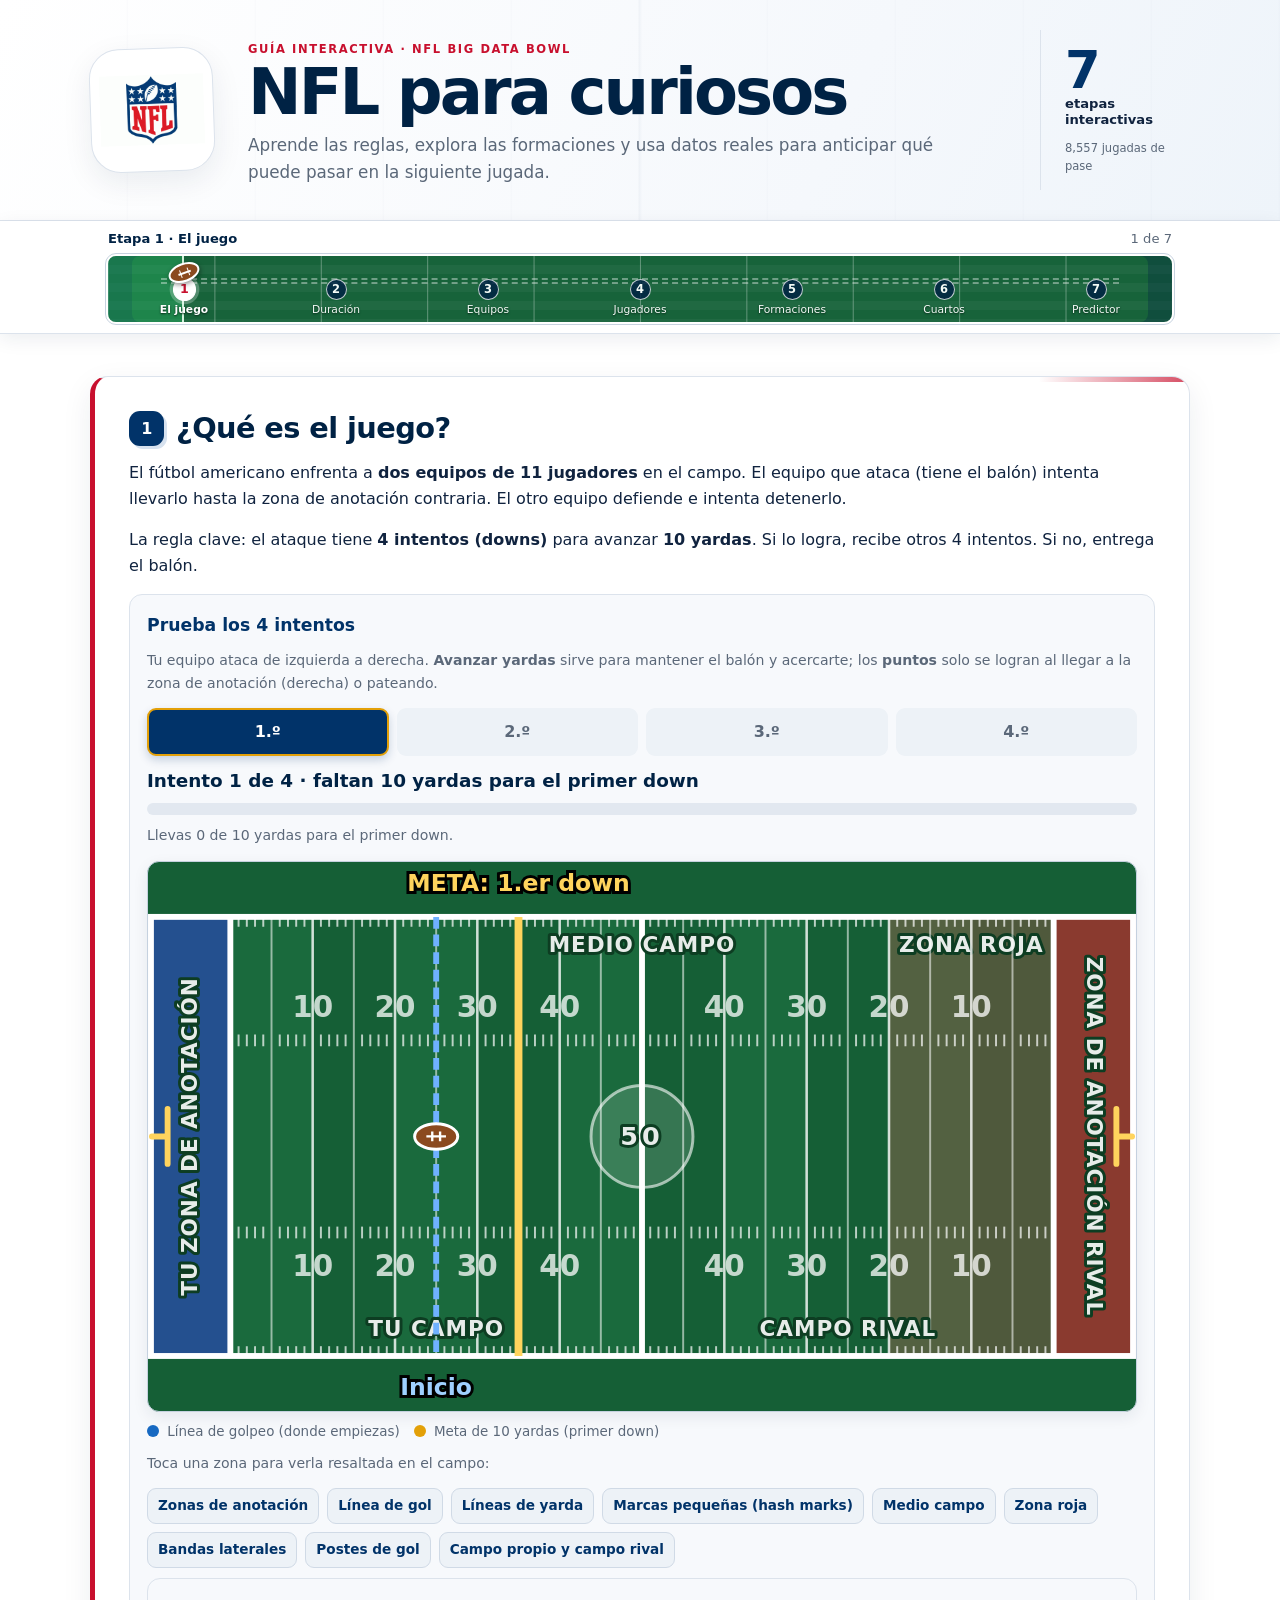
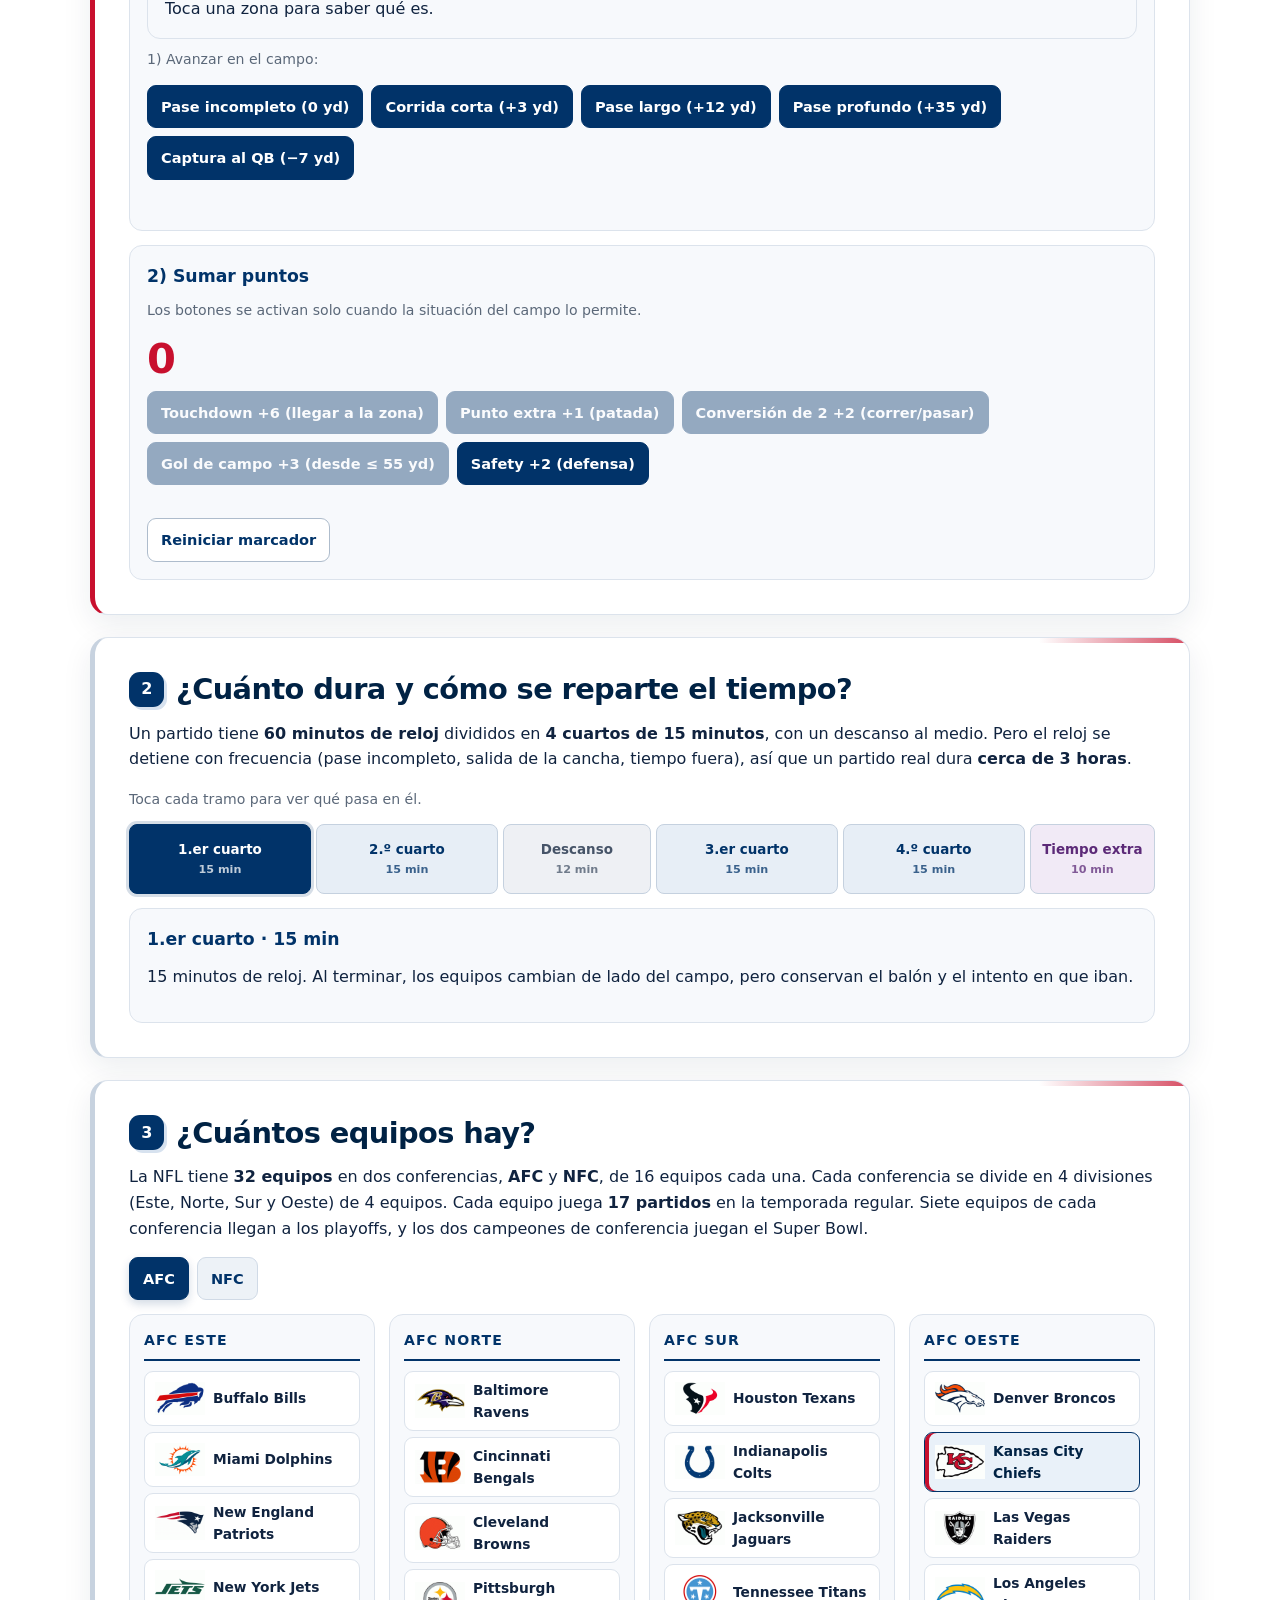
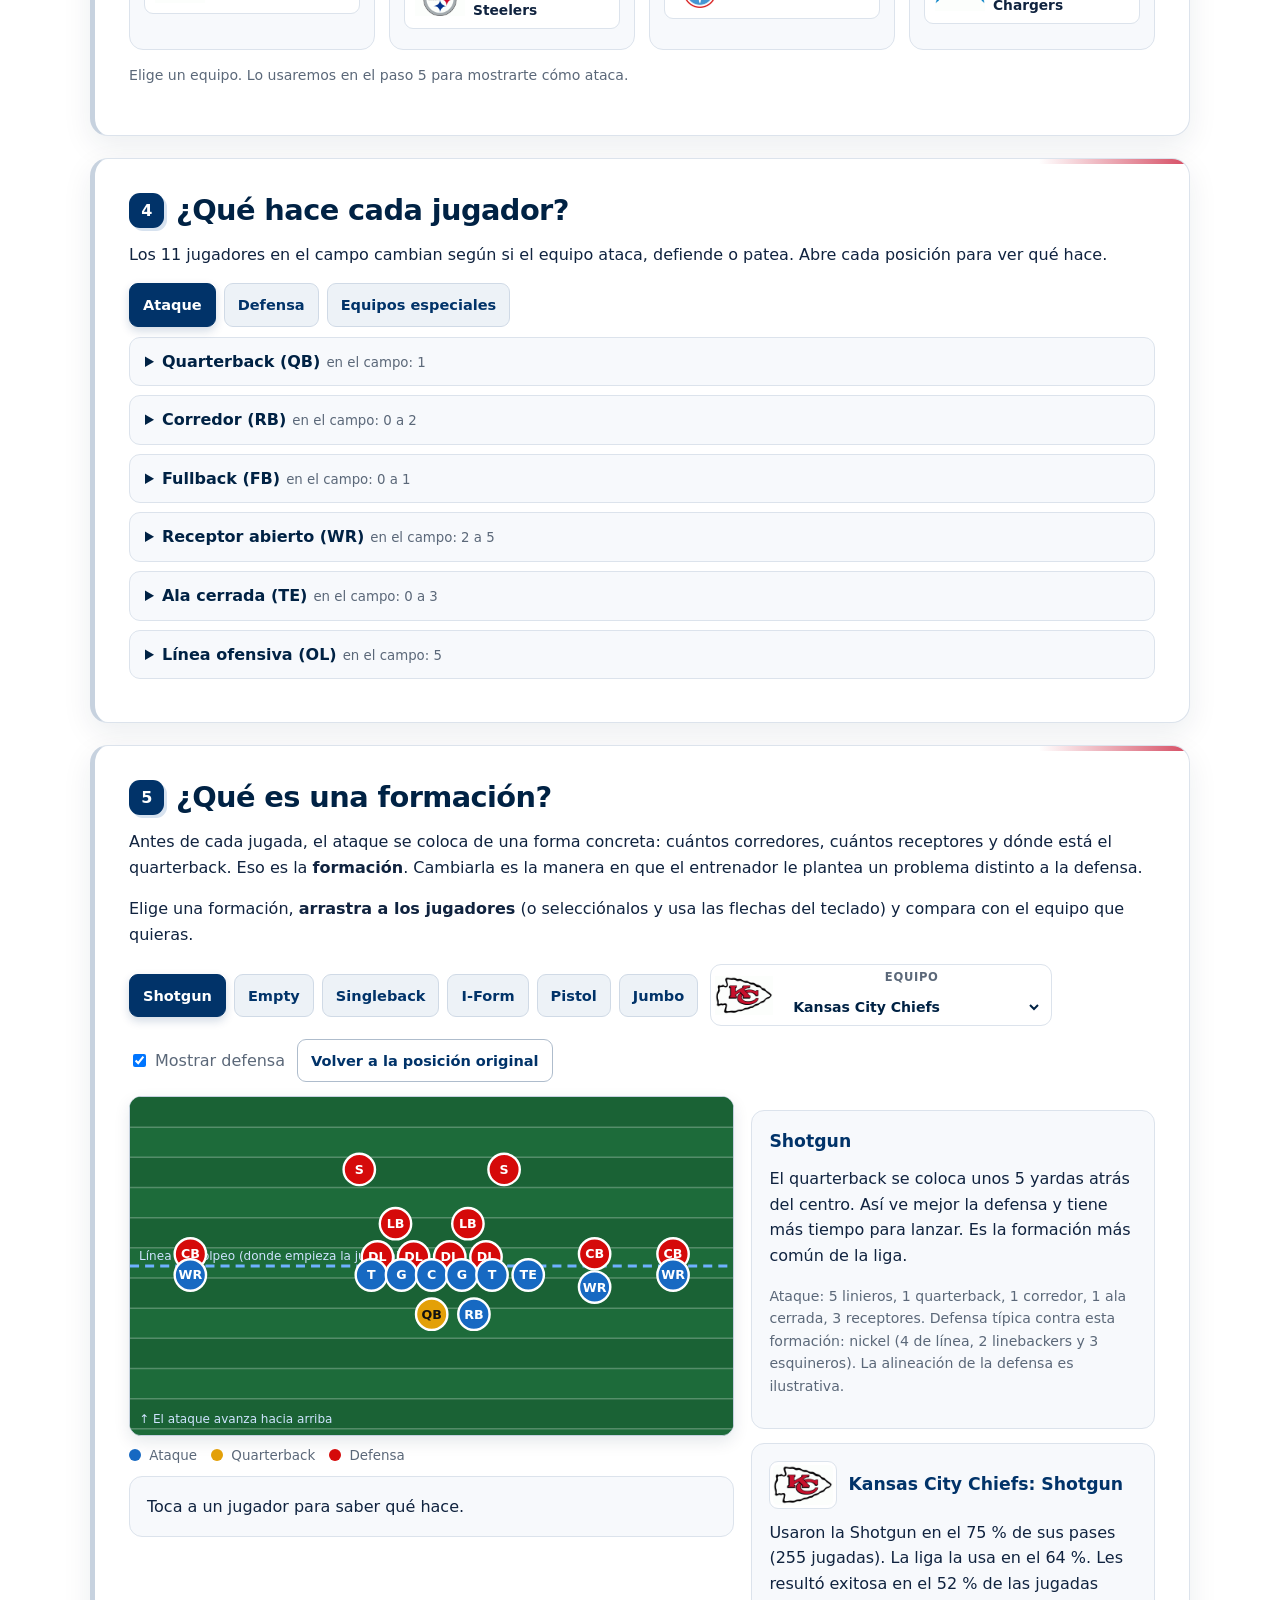
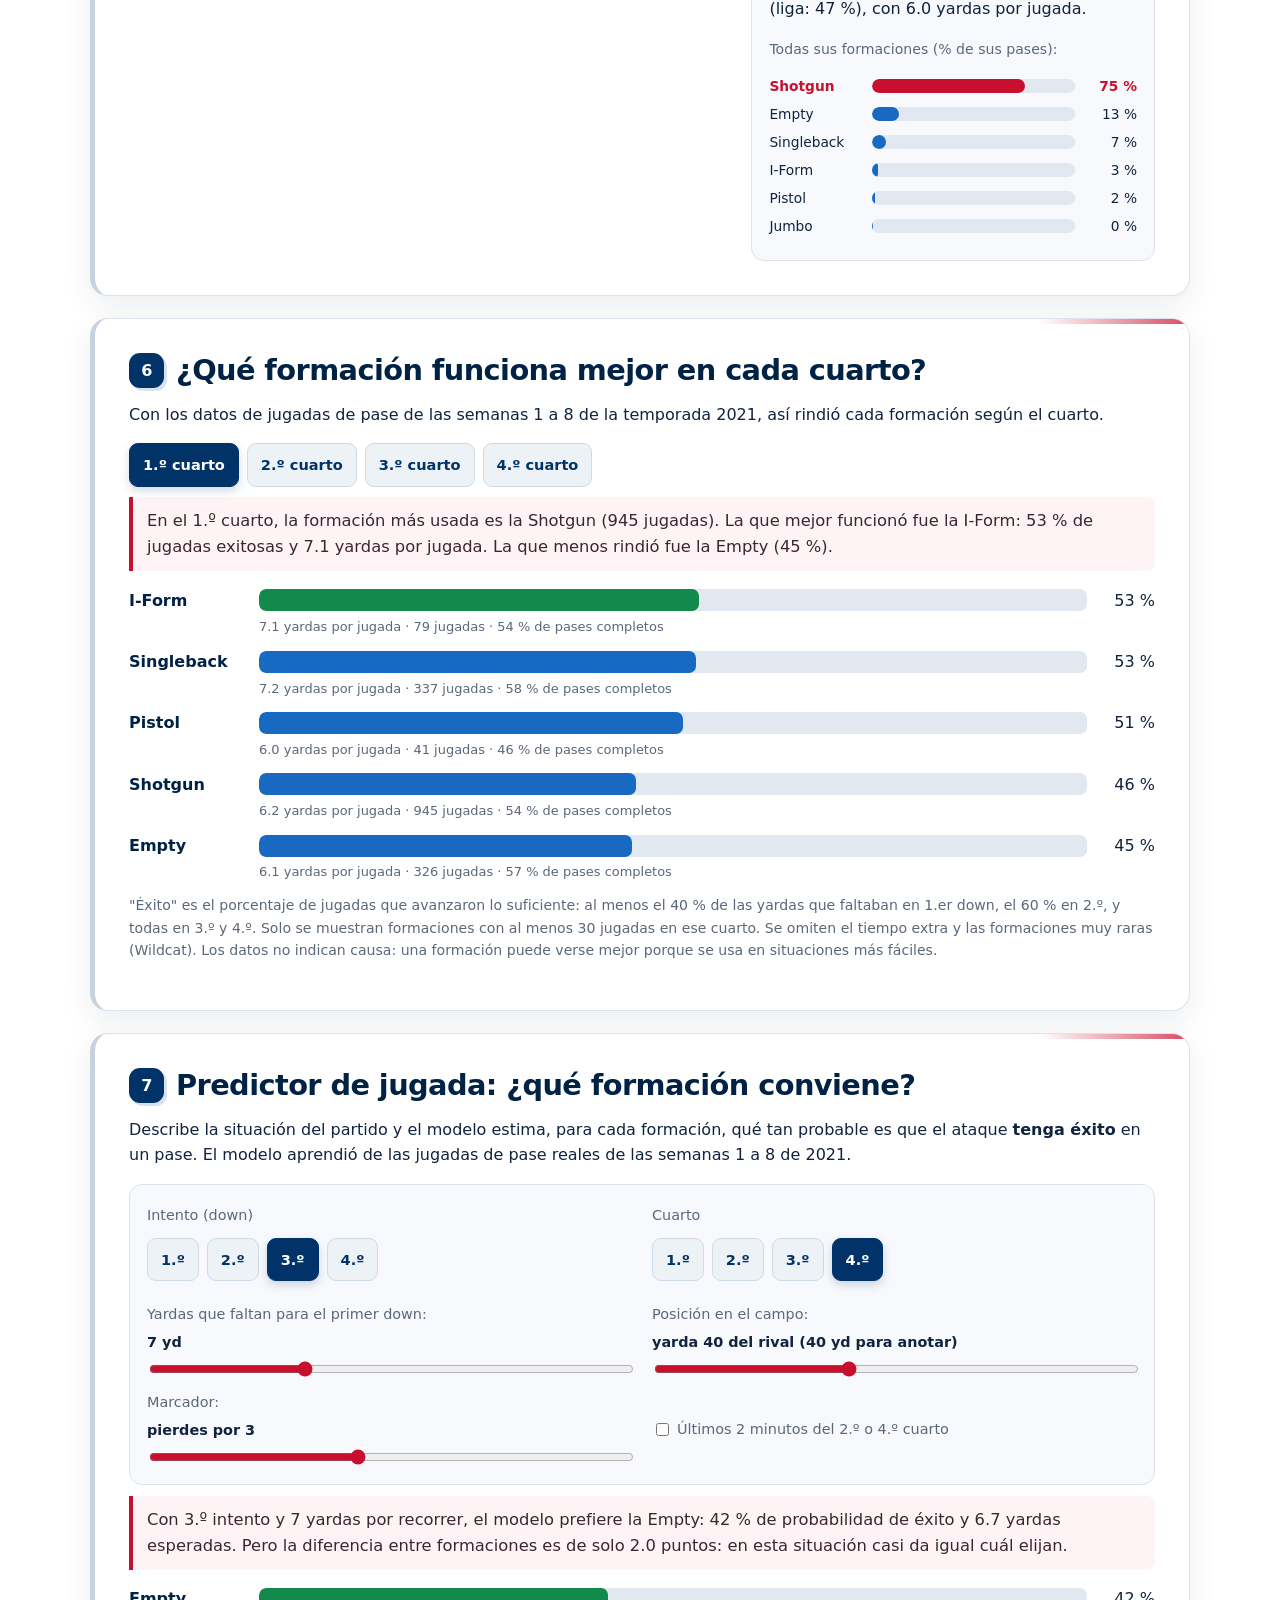
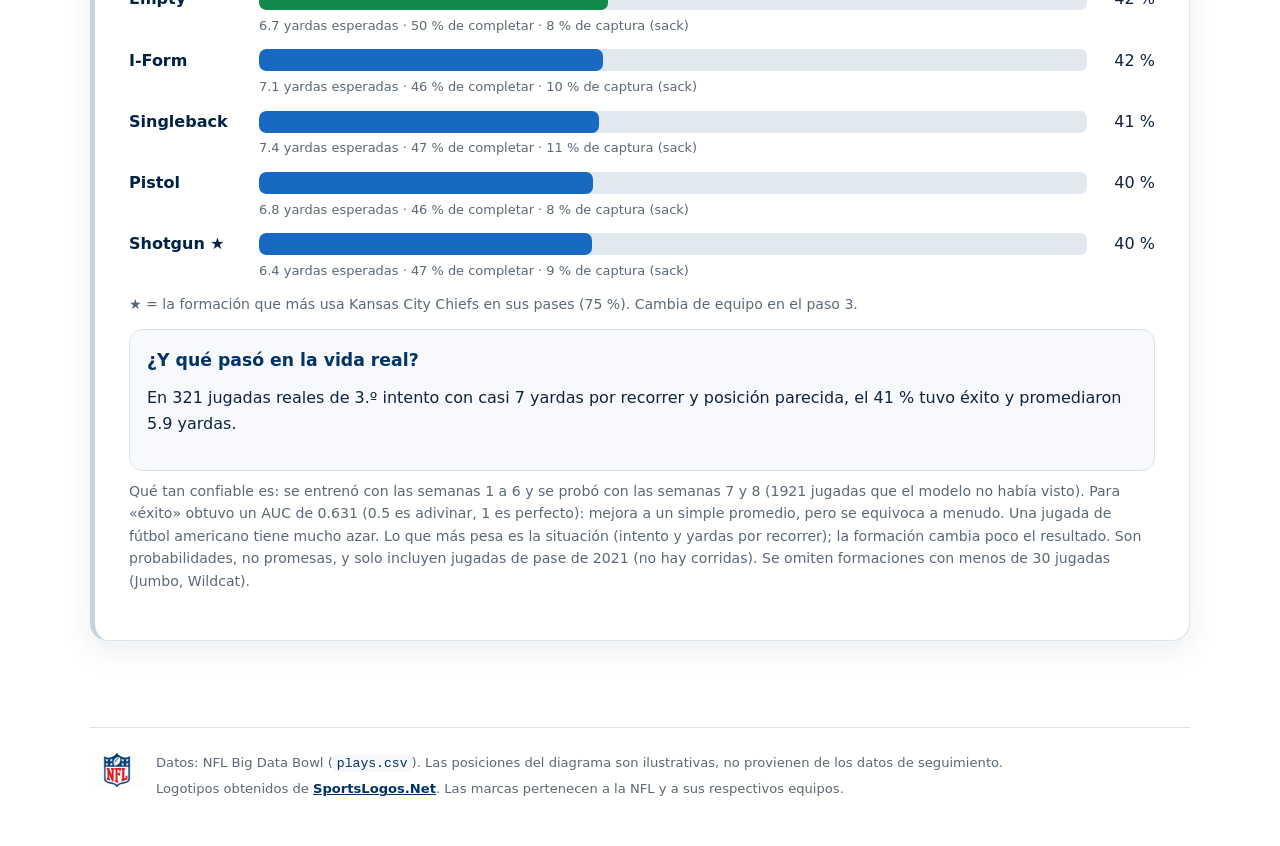
==== commit c8724b78: "Modificación del fondo y de la interfaz" ====
--- a/web/index.html
+++ b/web/index.html
@@ -49,19 +49,20 @@
     <div class="widget drive">
       <h3>Prueba los 4 intentos</h3>
       <p class="note">Tu equipo ataca de izquierda a derecha. <strong>Avanzar yardas</strong> sirve para mantener el balón y acercarte; los <strong>puntos</strong> solo se logran al llegar a la zona de anotación (derecha) o pateando.</p>
-      <div class="driveTop">
-        <svg id="downRing" viewBox="0 0 120 120" role="img" aria-label="Anillo de los 4 intentos"></svg>
-        <div>
-          <div class="status" id="downStatus" aria-live="polite"></div>
-          <p class="note ringKey"><i class="k k1"></i> yardas del intento (anillo interior) · <i class="k k2"></i> intento actual (anillo exterior)</p>
-        </div>
+      <div class="attemptsBox">
+        <ol class="attempts" id="attempts" aria-label="Los 4 intentos"></ol>
+        <div class="status" id="downStatus" aria-live="polite"></div>
+        <div class="gainMeter" aria-hidden="true"><div id="gainFill"></div></div>
+        <p class="note" id="gainText"></p>
       </div>
-      <svg id="driveField" viewBox="0 0 450 315" role="img" aria-label="Campo de fútbol americano con el balón y la línea para primer down"></svg>
+      <svg id="driveField" viewBox="0 0 504 280" role="img" aria-label="Campo de fútbol americano completo con zonas de anotación, líneas de yarda, balón y línea para primer down"></svg>
       <div class="legend">
-        <span><i class="dot off"></i> Dónde estás (línea de golpeo)</span>
+        <span><i class="dot off"></i> Línea de golpeo (donde empiezas)</span>
         <span><i class="dot qb"></i> Meta de 10 yardas (primer down)</span>
-        <span><i class="dot zone"></i> Zona de anotación</span>
       </div>
+      <p class="note">Toca una zona para verla resaltada en el campo:</p>
+      <div class="tabs zones" id="zoneTabs" role="group" aria-label="Zonas del campo"></div>
+      <p class="widget zoneInfo" id="zoneInfo" aria-live="polite">Toca una zona para saber qué es.</p>
       <p class="note">1) Avanzar en el campo:</p>
       <div class="btns" id="downBtns"></div>
       <p id="downMsg" class="msg" aria-live="polite"></p>
--- a/web/style.css
+++ b/web/style.css
@@ -91,36 +91,50 @@
 .status { color:var(--navy-dark); font-size:1.15rem; font-weight:800; }
 .score { color:var(--accent); font-size:2.6rem; font-weight:900; line-height:1.1; }
 
-/* paso 1: anillo y campo */
-.driveTop { display:flex; align-items:center; gap:20px; margin:10px 0; }
-#downRing { width:135px; flex:none; }
-.seg { stroke:#d6dee8; transition:stroke .3s; }
-.seg.done { stroke:var(--green); }
-.seg.cur { stroke:var(--gold); }
-.segN { fill:#fff; stroke:var(--navy-dark); stroke-width:1.4px; paint-order:stroke; font-size:8px; font-weight:900; text-anchor:middle; dominant-baseline:central; }
-.inTrack { stroke:#e3e9f0; }
-.inFill { stroke:var(--blue); transition:stroke-dasharray .4s; }
-.cBig { fill:var(--navy-dark); font-size:26px; font-weight:900; text-anchor:middle; }
-.cSmall { fill:var(--mute); font-size:9px; text-anchor:middle; }
-.k { display:inline-block; width:10px; height:10px; border-radius:50%; vertical-align:-1px; }
-.k1 { background:var(--blue); }
-.k2 { background:var(--gold); }
-#driveField { display:block; width:100%; height:auto; border:1px solid #c5d1df; border-radius:12px; box-shadow:0 5px 15px rgba(9,35,67,.08); }
-.band { fill:rgba(23,105,194,.36); transition:x .4s,width .4s; }
-.gainLine { stroke:var(--gold); stroke-width:3; }
-.scrLine { stroke:#72b5ff; stroke-width:2.5; stroke-dasharray:5 3; }
-.zoneR { fill:rgba(227,160,8,.12); }
-.zoneR.on { fill:rgba(227,160,8,.55); animation:pulse 1s infinite alternate; }
-.zoneT { fill:#fff; opacity:.9; font-size:9px; font-weight:800; text-anchor:middle; dominant-baseline:central; letter-spacing:1px; }
-.lblY,.lblB { stroke:#000; stroke-width:2px; font-size:9px; font-weight:800; text-anchor:middle; paint-order:stroke; }
+/* paso 1: intentos y campo (versión de la rama remota, adaptada al tema claro) */
+.attemptsBox { margin:10px 0; }
+.attempts { display:flex; gap:8px; margin:0 0 10px; padding:0; list-style:none; }
+.attempts li { flex:1; padding:9px 4px; border:2px solid transparent; border-radius:9px; background:#edf2f7; color:var(--mute); text-align:center; font-weight:800; transition:background .25s,color .25s,border-color .25s; }
+.attempts li.used { background:#e3f3ea; color:var(--green); }
+.attempts li.cur { border-color:var(--gold); background:var(--navy); color:#fff; box-shadow:0 4px 10px rgba(1,51,105,.2); }
+.gainMeter { height:12px; margin:8px 0 2px; overflow:hidden; border-radius:6px; background:#e2e8f0; }
+#gainFill { width:0; height:100%; background:var(--blue); transition:width .4s; }
+#driveField { display:block; width:100%; height:auto; border:1px solid #c5d1df; border-radius:12px; background:#155f36; box-shadow:0 5px 15px rgba(9,35,67,.08); }
+.stripe { fill:#1a6a3d; }
+.ez { transition:fill .3s; }
+.ez.own { fill:#24508f; }
+.ez.rival { fill:#8a3a2f; }
+.ez.rival.on { fill:#c9871a; animation:pulse 1s infinite alternate; }
+.fline { stroke:#fff; stroke-opacity:.55; stroke-width:1; }
+.fline.ten { stroke-opacity:.8; stroke-width:1.3; }
+.goalL { stroke:#fff; stroke-width:3; }
+.hashT { stroke:#fff; stroke-opacity:.7; stroke-width:1; }
+.yn { fill:#fff; fill-opacity:.75; font-size:15px; font-weight:800; text-anchor:middle; dominant-baseline:central; }
+.side { fill:none; stroke:#fff; stroke-width:3; }
+.redZ { fill:rgba(229,72,77,.28); }
+.midLogo { fill:rgba(255,255,255,.14); stroke:#fff; stroke-opacity:.6; stroke-width:1.5; }
+.ftxt { fill:#fff; fill-opacity:.9; stroke:#0d3d22; stroke-width:3px; stroke-linejoin:round; paint-order:stroke; font-size:11px; font-weight:700; text-anchor:middle; dominant-baseline:central; letter-spacing:.5px; }
+.ftxt.big { font-size:13px; letter-spacing:2px; }
+.post { fill:none; stroke:#ffd45d; stroke-width:3; stroke-linecap:round; }
+/* resaltado de la zona elegida: el resto se atenúa */
+#driveField[data-focus] .area { opacity:.3; transition:opacity .25s; }
+#driveField[data-focus="endzone"] .a-endzone,#driveField[data-focus="goal"] .a-goal,#driveField[data-focus="yards"] .a-yards,
+#driveField[data-focus="hash"] .a-hash,#driveField[data-focus="mid"] .a-mid,#driveField[data-focus="red"] .a-red,
+#driveField[data-focus="side"] .a-side,#driveField[data-focus="posts"] .a-posts,#driveField[data-focus="terr"] .a-terr { opacity:1; }
+.zones button { padding:6px 10px; font-size:.85rem; }
+.zoneInfo { margin:6px 0 0; }
+.band { fill:rgba(63,140,255,.4); transition:x .4s,width .4s; }
+.gainLine { stroke:#ffd45d; stroke-width:4; }
+.scrLine { stroke:#6fb1ff; stroke-width:3; stroke-dasharray:6 3; }
+.lblY,.lblB { stroke:#000; stroke-width:3px; paint-order:stroke; font-size:12px; font-weight:700; text-anchor:middle; }
 .lblY { fill:#ffd45d; }
 .lblB { fill:#9fd0ff; }
 .ball { transition:transform .5s ease; }
-.ball ellipse { fill:#8b4a1f; stroke:#fff; stroke-width:1.2; }
-.lace { fill:none; stroke:#fff; stroke-width:1; }
-.pop { fill:#ffd45d; stroke:#000; stroke-width:.6px; opacity:0; font-size:22px; font-weight:900; }
+.ball ellipse { fill:#8b4a1f; stroke:#fff; stroke-width:1.5; }
+.lace { fill:none; stroke:#fff; stroke-width:1.2; }
+.pop { fill:#ffd45d; stroke:#000; stroke-width:.6px; opacity:0; font-size:24px; font-weight:800; }
 .pop.go { animation:pop 1.2s ease-out; }
-@keyframes pulse { to { fill-opacity:.25; } }
+@keyframes pulse { to { fill-opacity:.55; } }
 @keyframes pop { 0% { opacity:1; transform:translateY(0); } 100% { opacity:0; transform:translateY(-30px); } }
 
 /* duración */
@@ -225,8 +239,7 @@
   .eyebrow { font-size:.6rem; }
   h1 { font-size:2rem; }
   .step { padding:18px 15px; border-radius:14px; }
-  .driveTop { align-items:flex-start; flex-direction:column; gap:8px; }
-  #downRing { width:112px; }
+  .attempts { gap:5px; }
   .divisions { grid-template-columns:1fr; }
   .timeline { display:grid; grid-template-columns:repeat(2,1fr); }
   .timeline button { min-height:55px; }
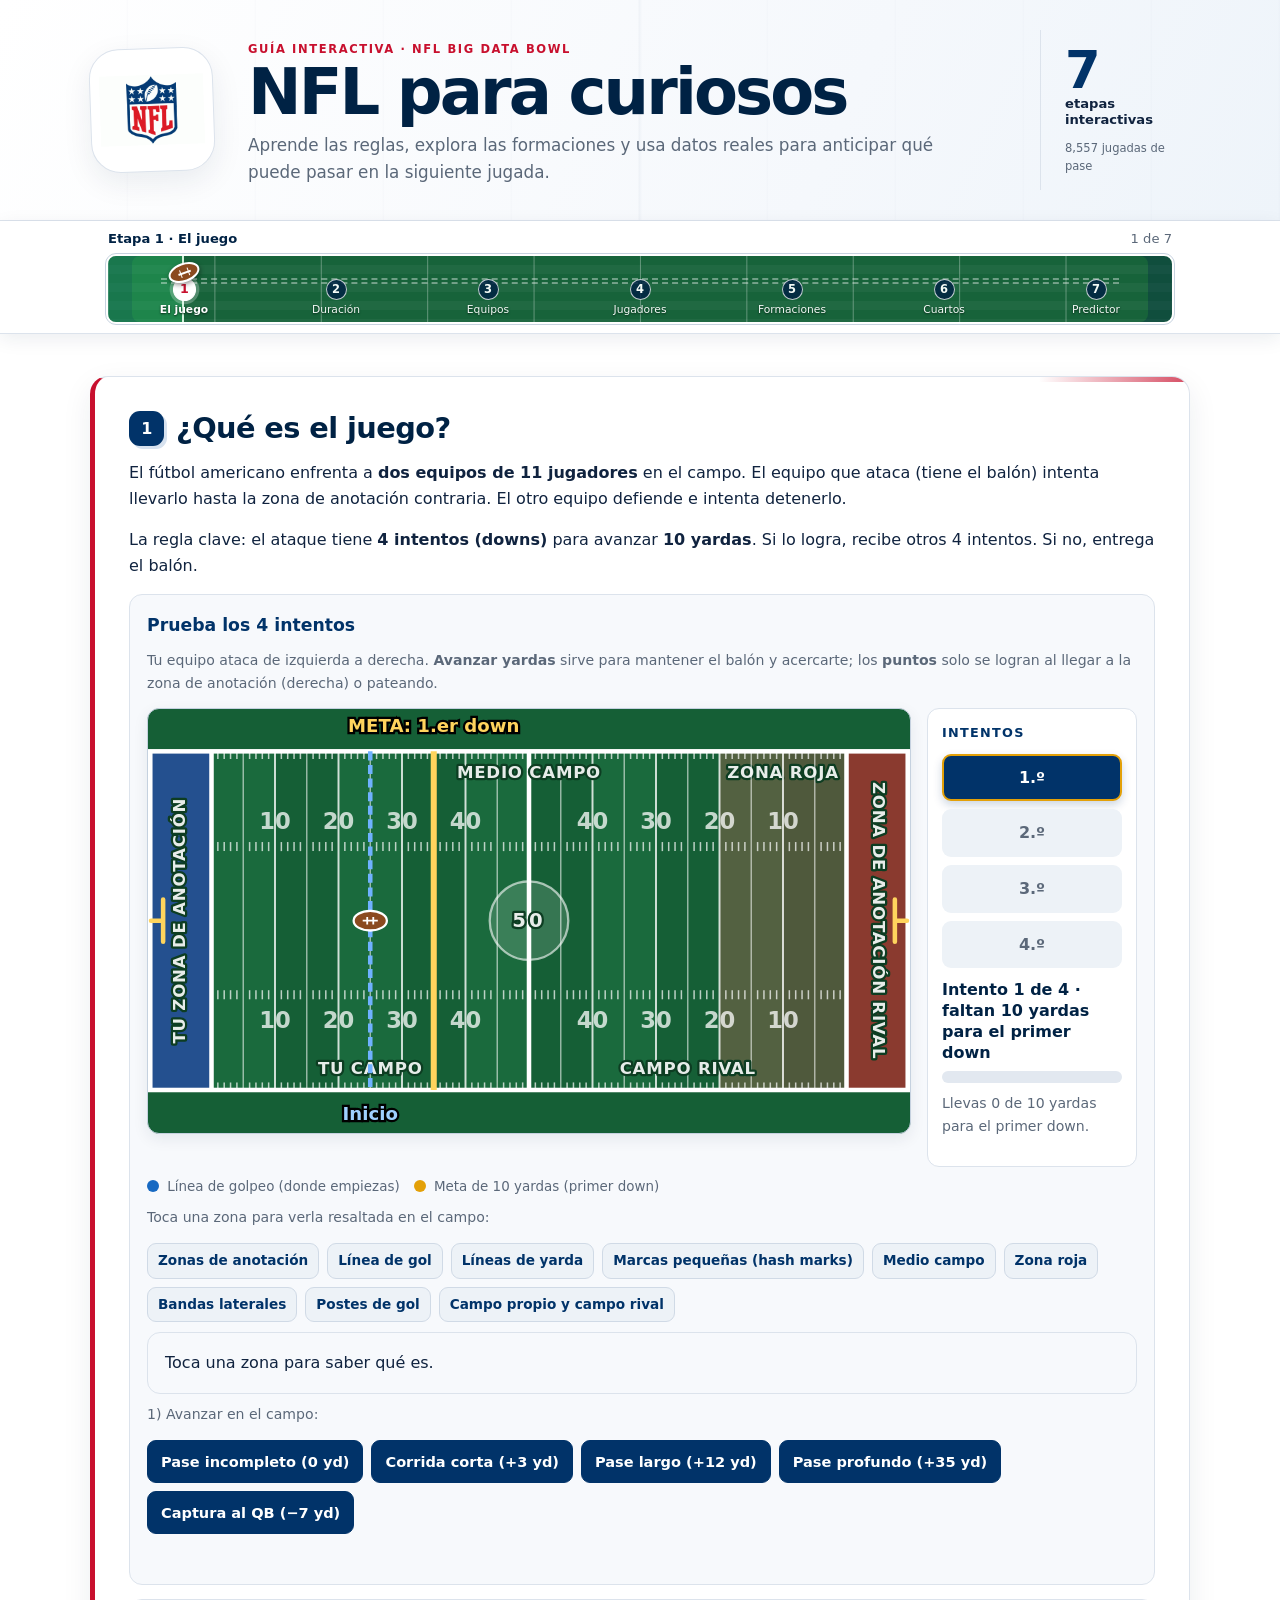
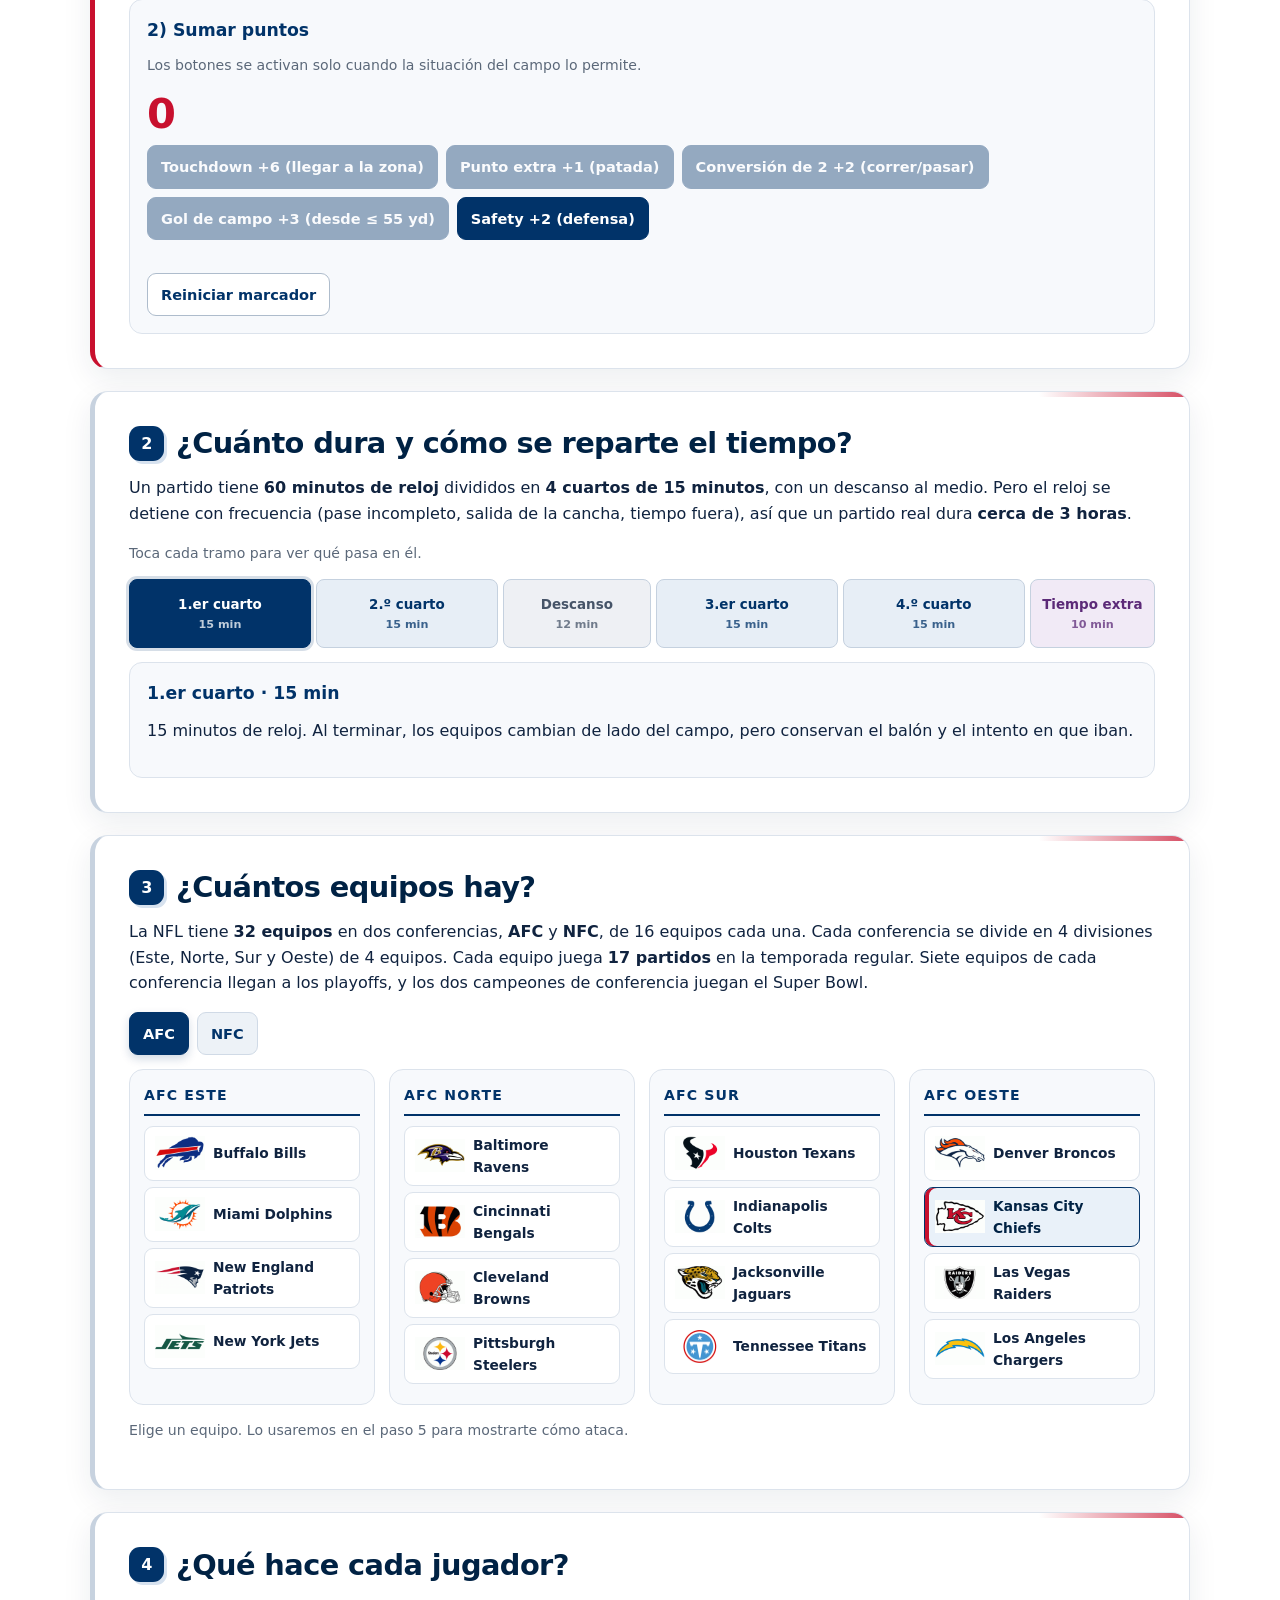
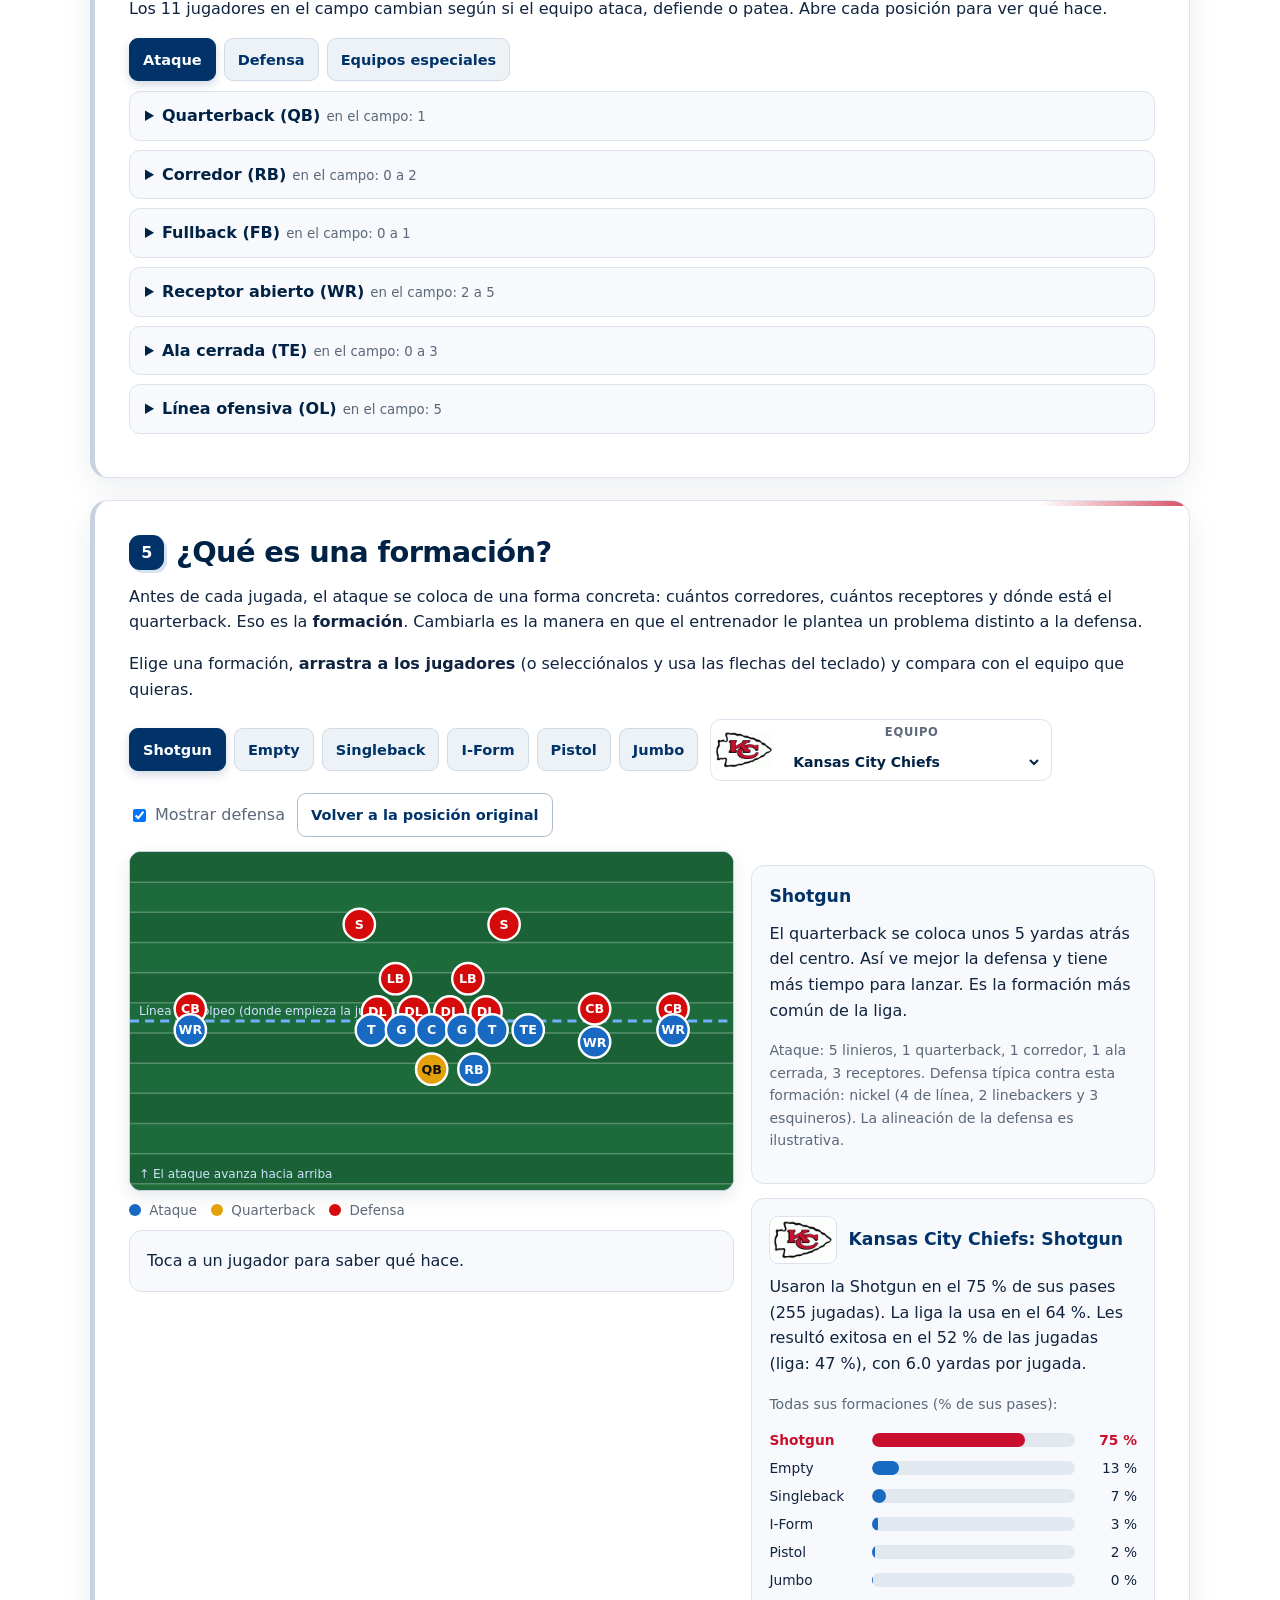
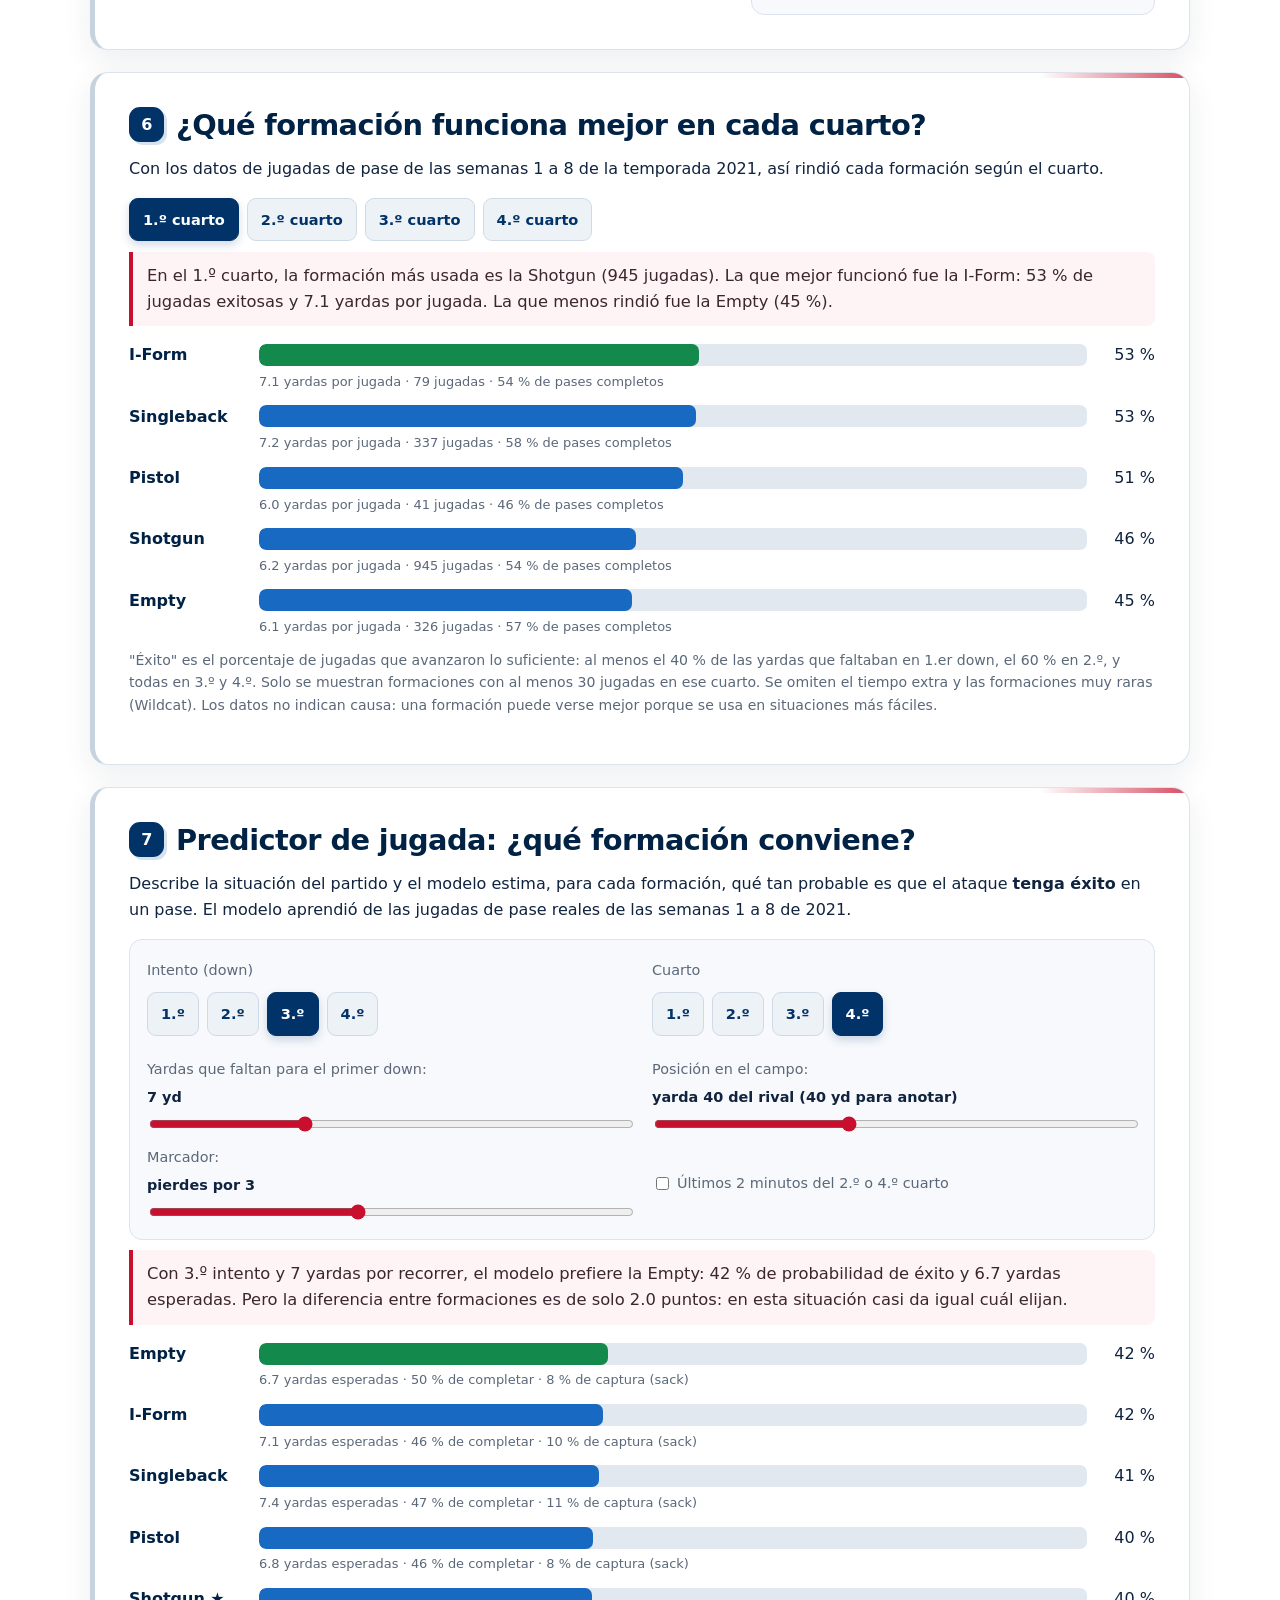
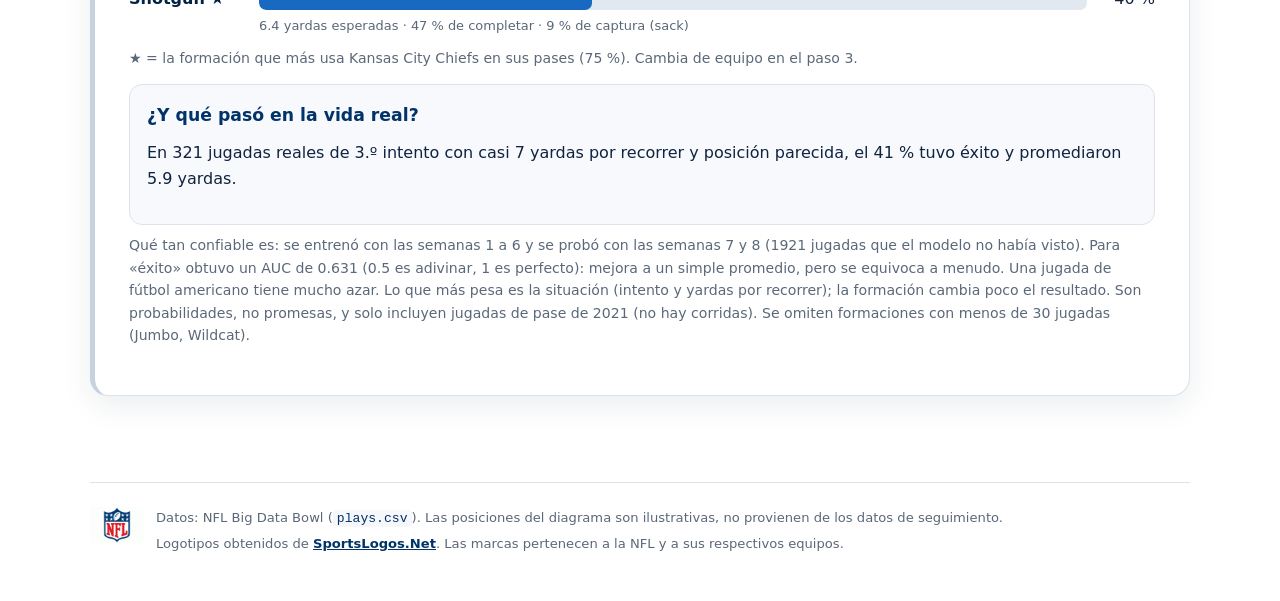
==== commit 906f992b: "Revision" ====
--- a/web/index.html
+++ b/web/index.html
@@ -49,13 +49,16 @@
     <div class="widget drive">
       <h3>Prueba los 4 intentos</h3>
       <p class="note">Tu equipo ataca de izquierda a derecha. <strong>Avanzar yardas</strong> sirve para mantener el balón y acercarte; los <strong>puntos</strong> solo se logran al llegar a la zona de anotación (derecha) o pateando.</p>
-      <div class="attemptsBox">
-        <ol class="attempts" id="attempts" aria-label="Los 4 intentos"></ol>
-        <div class="status" id="downStatus" aria-live="polite"></div>
-        <div class="gainMeter" aria-hidden="true"><div id="gainFill"></div></div>
-        <p class="note" id="gainText"></p>
+      <div class="driveLayout">
+        <svg id="driveField" viewBox="0 0 504 280" role="img" aria-label="Campo de fútbol americano completo con zonas de anotación, líneas de yarda, balón y línea para primer down"></svg>
+        <aside class="attemptsBox" aria-label="Progreso de los intentos">
+          <h4>Intentos</h4>
+          <ol class="attempts" id="attempts" aria-label="Los 4 intentos"></ol>
+          <div class="status" id="downStatus" aria-live="polite"></div>
+          <div class="gainMeter" aria-hidden="true"><div id="gainFill"></div></div>
+          <p class="note" id="gainText"></p>
+        </aside>
       </div>
-      <svg id="driveField" viewBox="0 0 504 280" role="img" aria-label="Campo de fútbol americano completo con zonas de anotación, líneas de yarda, balón y línea para primer down"></svg>
       <div class="legend">
         <span><i class="dot off"></i> Línea de golpeo (donde empiezas)</span>
         <span><i class="dot qb"></i> Meta de 10 yardas (primer down)</span>
--- a/web/style.css
+++ b/web/style.css
@@ -92,9 +92,12 @@
 .score { color:var(--accent); font-size:2.6rem; font-weight:900; line-height:1.1; }
 
 /* paso 1: intentos y campo (versión de la rama remota, adaptada al tema claro) */
-.attemptsBox { margin:10px 0; }
-.attempts { display:flex; gap:8px; margin:0 0 10px; padding:0; list-style:none; }
-.attempts li { flex:1; padding:9px 4px; border:2px solid transparent; border-radius:9px; background:#edf2f7; color:var(--mute); text-align:center; font-weight:800; transition:background .25s,color .25s,border-color .25s; }
+.driveLayout { display:grid; grid-template-columns:minmax(0,1fr) 210px; align-items:start; gap:16px; margin-top:10px; }
+.attemptsBox { padding:14px; border:1px solid var(--line); border-radius:12px; background:#fff; }
+.attemptsBox h4 { margin:0 0 10px; color:var(--navy); font-size:.8rem; letter-spacing:.1em; text-transform:uppercase; }
+.attemptsBox .status { margin-top:12px; font-size:1rem; line-height:1.3; }
+.attempts { display:flex; flex-direction:column; gap:8px; margin:0; padding:0; list-style:none; }
+.attempts li { padding:9px 6px; border:2px solid transparent; border-radius:9px; background:#edf2f7; color:var(--mute); text-align:center; font-weight:800; transition:background .25s,color .25s,border-color .25s; }
 .attempts li.used { background:#e3f3ea; color:var(--green); }
 .attempts li.cur { border-color:var(--gold); background:var(--navy); color:#fff; box-shadow:0 4px 10px rgba(1,51,105,.2); }
 .gainMeter { height:12px; margin:8px 0 2px; overflow:hidden; border-radius:6px; background:#e2e8f0; }
@@ -228,6 +231,9 @@
   .progress-ball { top:5px; width:29px; height:17px; }
   .progress-ball i { top:6px; left:7px; }
   .lab,.grid2,.pgrid { grid-template-columns:1fr; }
+  .driveLayout { grid-template-columns:1fr; }
+  .attempts { flex-direction:row; gap:6px; }
+  .attempts li { flex:1; }
   .crow { grid-template-columns:96px 1fr 50px; }
   .timeline button { padding:12px 2px; font-size:.71rem; }
 }
@@ -239,7 +245,6 @@
   .eyebrow { font-size:.6rem; }
   h1 { font-size:2rem; }
   .step { padding:18px 15px; border-radius:14px; }
-  .attempts { gap:5px; }
   .divisions { grid-template-columns:1fr; }
   .timeline { display:grid; grid-template-columns:repeat(2,1fr); }
   .timeline button { min-height:55px; }
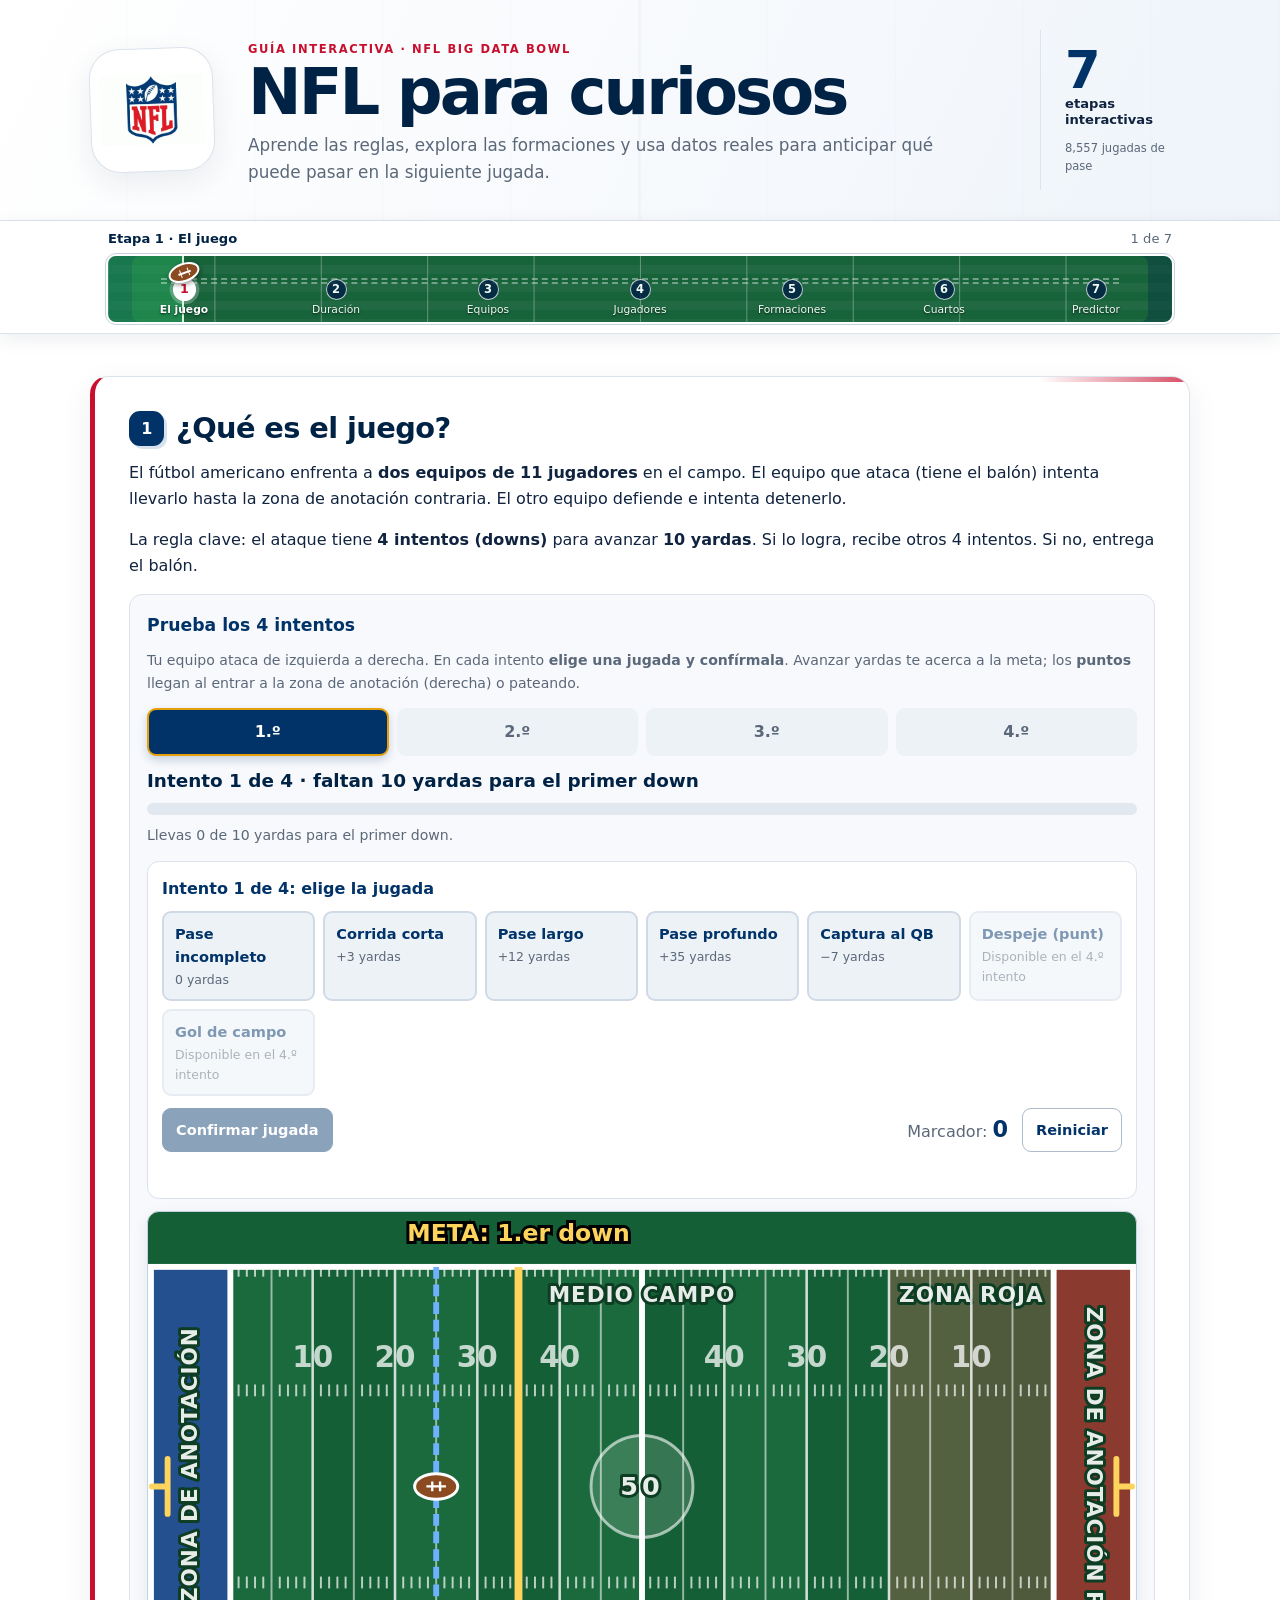
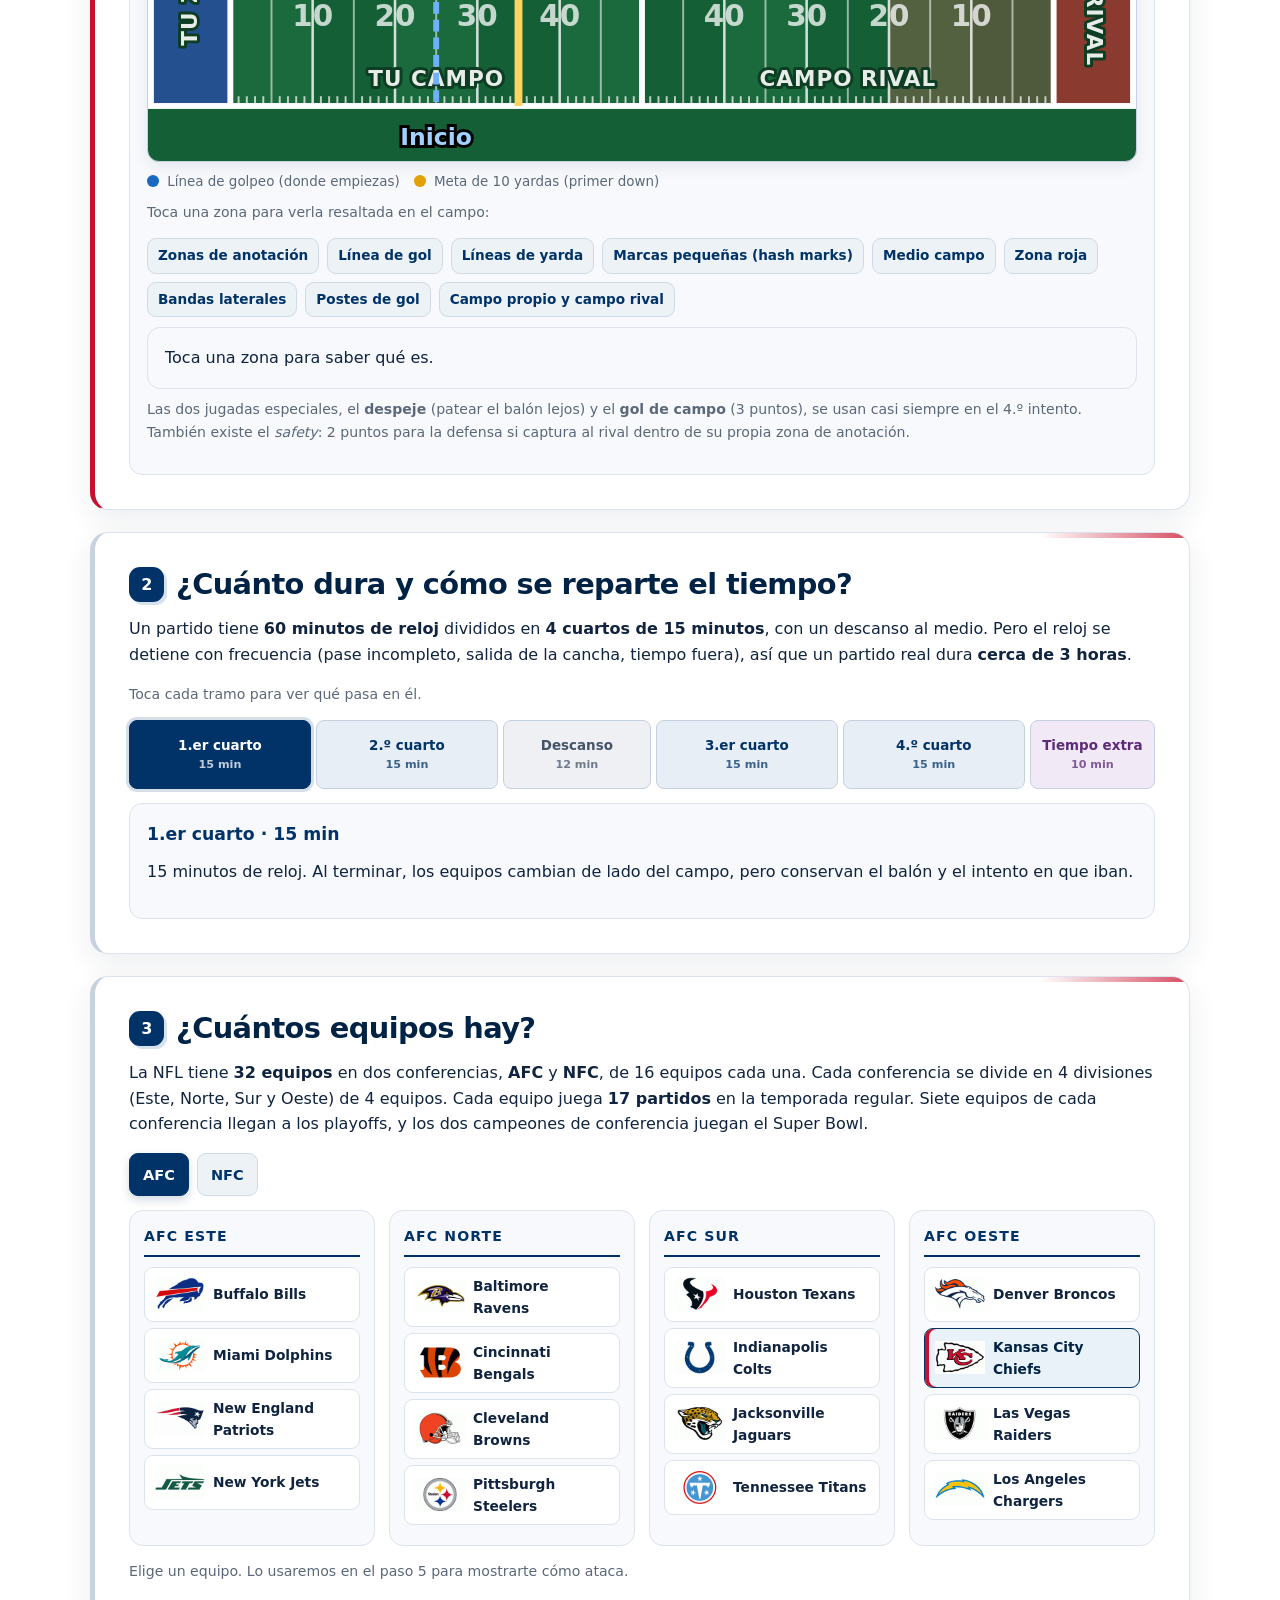
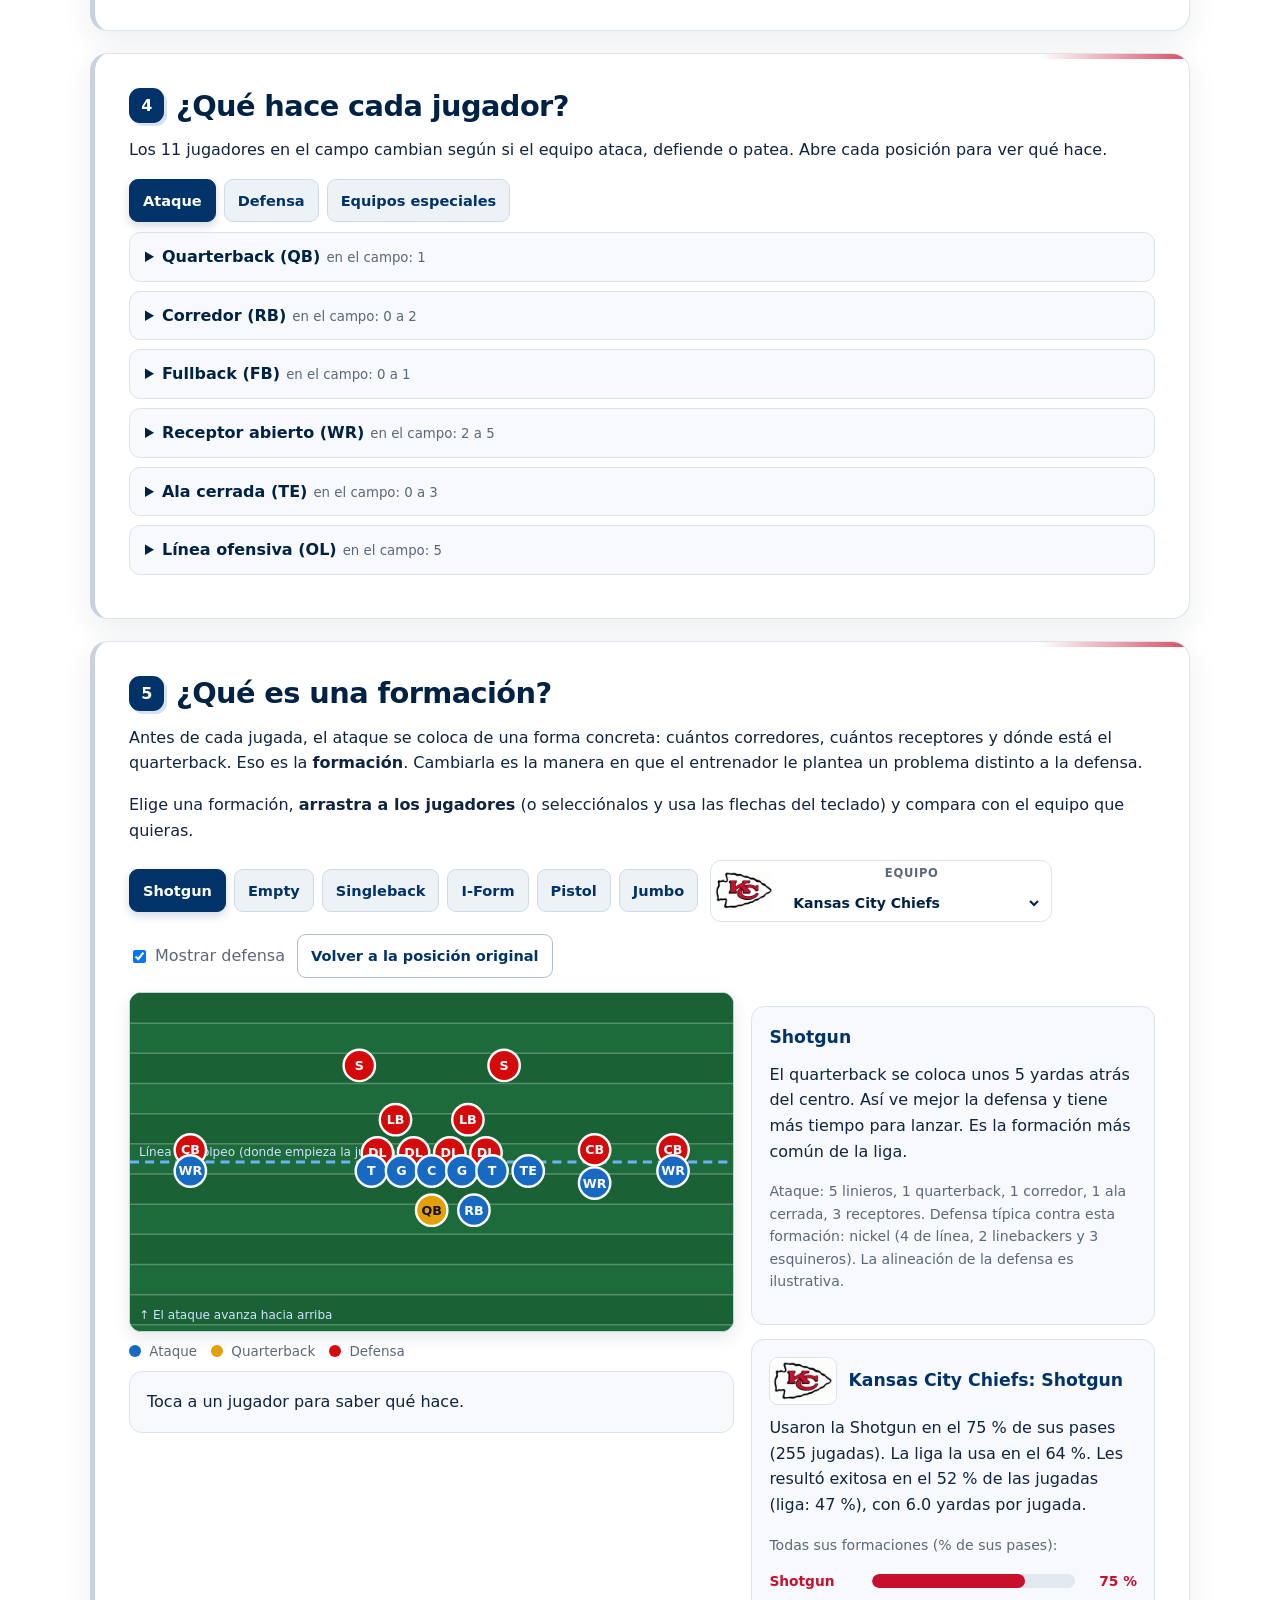
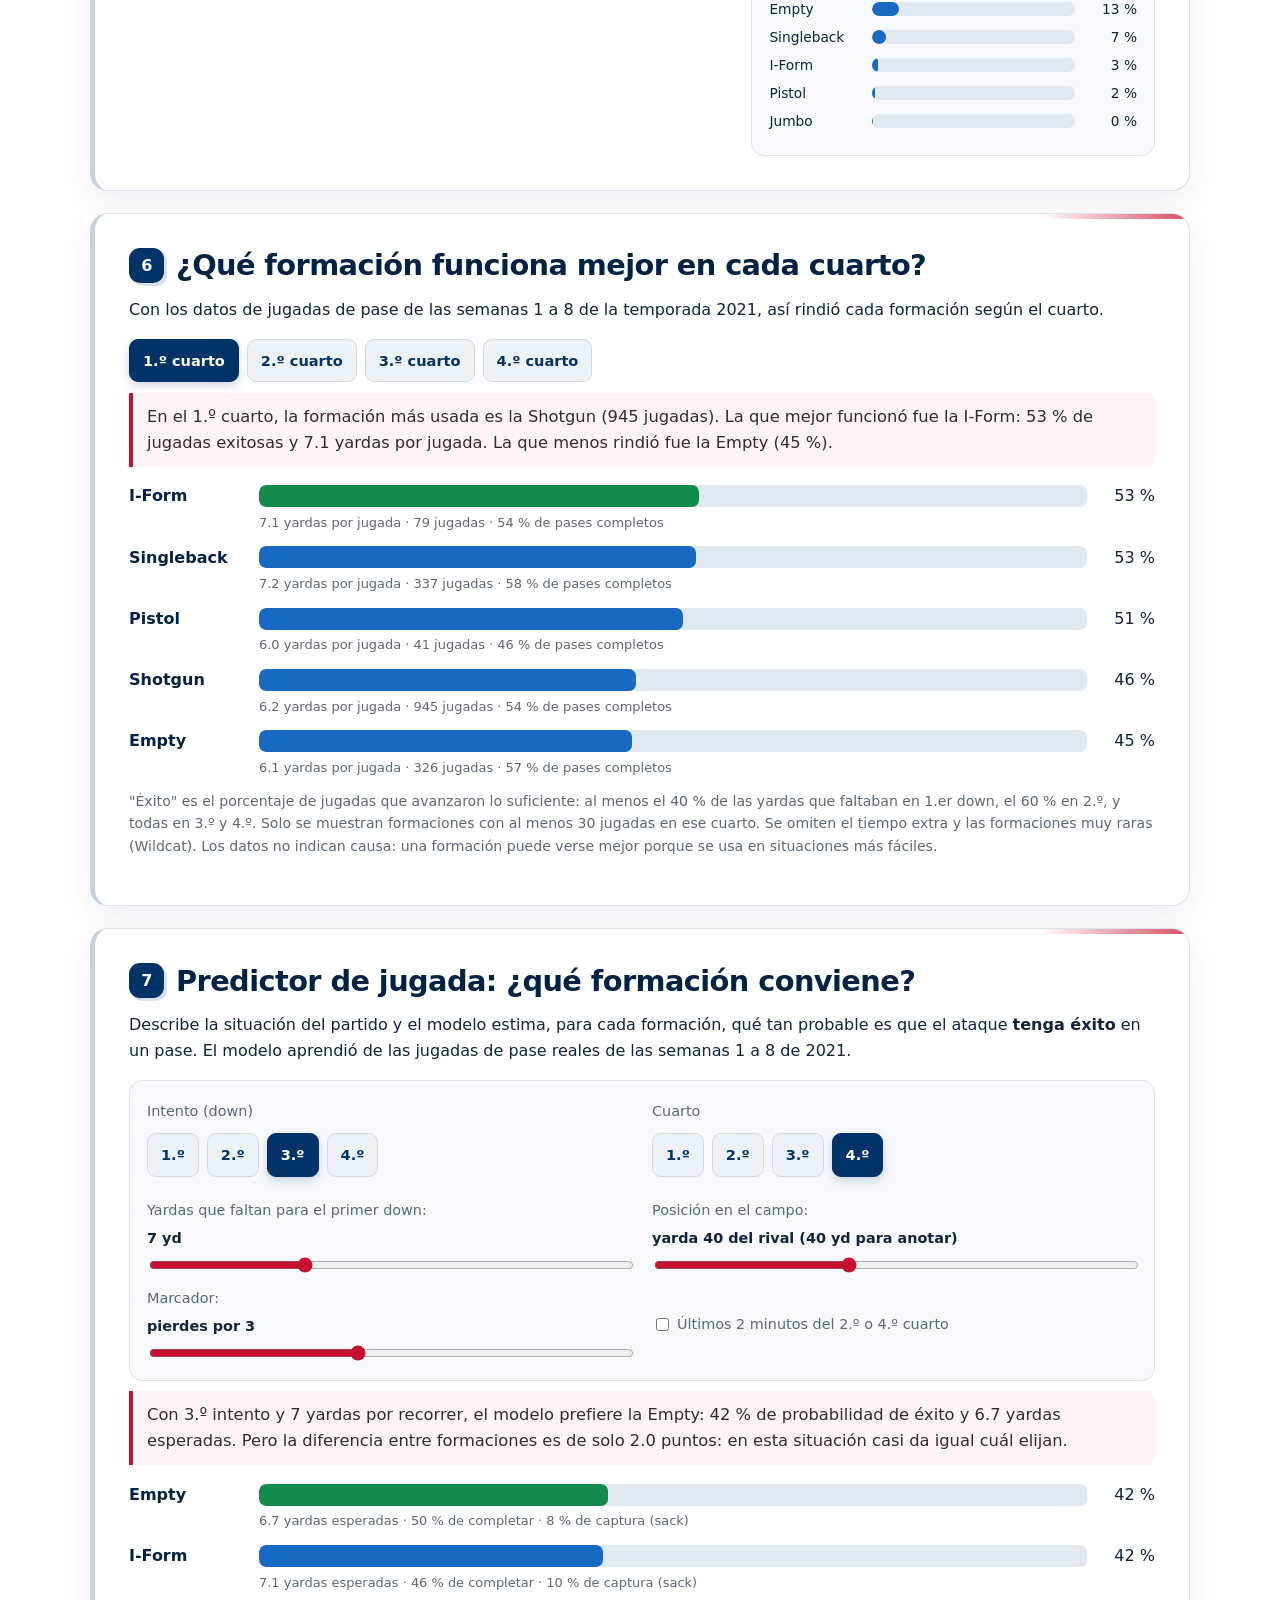
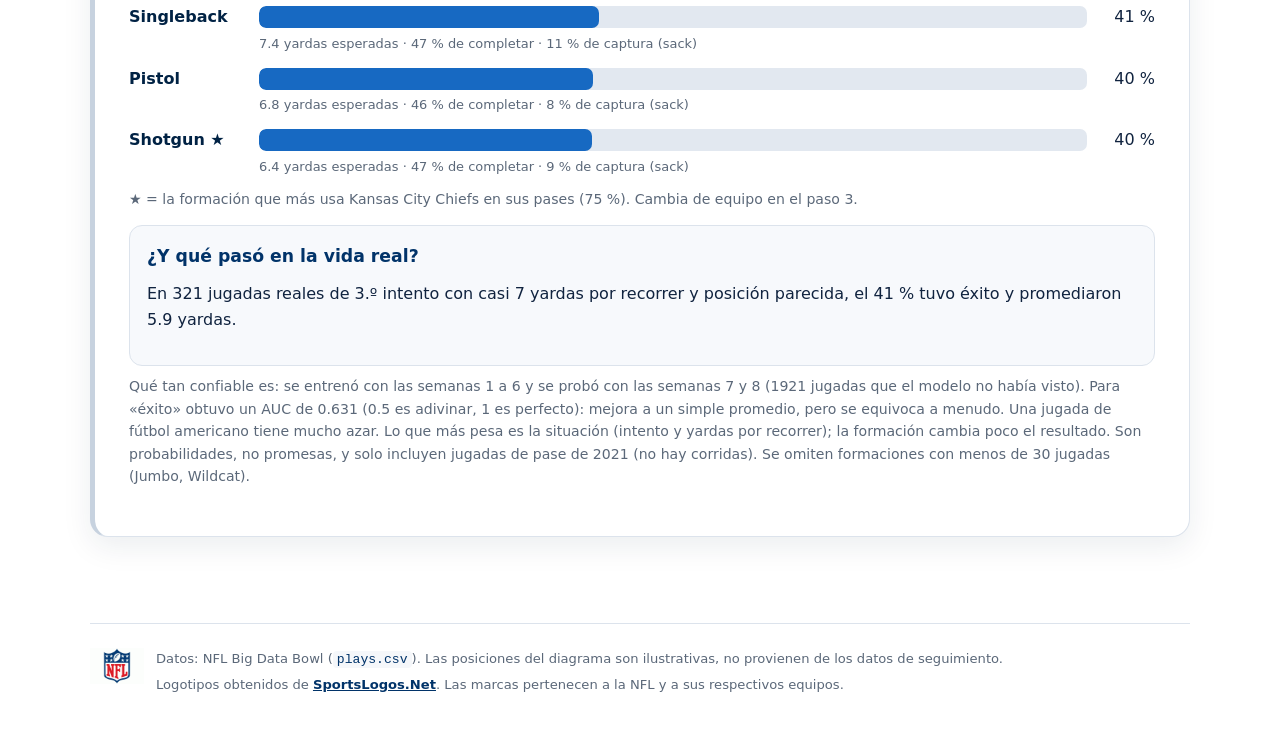
==== commit 644ad63a: "Revision 2" ====
--- a/web/index.html
+++ b/web/index.html
@@ -48,17 +48,24 @@
 
     <div class="widget drive">
       <h3>Prueba los 4 intentos</h3>
-      <p class="note">Tu equipo ataca de izquierda a derecha. <strong>Avanzar yardas</strong> sirve para mantener el balón y acercarte; los <strong>puntos</strong> solo se logran al llegar a la zona de anotación (derecha) o pateando.</p>
-      <div class="driveLayout">
-        <svg id="driveField" viewBox="0 0 504 280" role="img" aria-label="Campo de fútbol americano completo con zonas de anotación, líneas de yarda, balón y línea para primer down"></svg>
-        <aside class="attemptsBox" aria-label="Progreso de los intentos">
-          <h4>Intentos</h4>
-          <ol class="attempts" id="attempts" aria-label="Los 4 intentos"></ol>
-          <div class="status" id="downStatus" aria-live="polite"></div>
-          <div class="gainMeter" aria-hidden="true"><div id="gainFill"></div></div>
-          <p class="note" id="gainText"></p>
-        </aside>
+      <p class="note">Tu equipo ataca de izquierda a derecha. En cada intento <strong>elige una jugada y confírmala</strong>. Avanzar yardas te acerca a la meta; los <strong>puntos</strong> llegan al entrar a la zona de anotación (derecha) o pateando.</p>
+      <div class="attemptsBox">
+        <ol class="attempts" id="attempts" aria-label="Los 4 intentos"></ol>
+        <div class="status" id="downStatus" aria-live="polite"></div>
+        <div class="gainMeter" aria-hidden="true"><div id="gainFill"></div></div>
+        <p class="note" id="gainText"></p>
       </div>
+      <div class="picker">
+        <p class="pickTitle" id="pickTitle"></p>
+        <div class="options" id="playOptions" role="group" aria-labelledby="pickTitle"></div>
+        <div class="pickActions">
+          <button class="primary" id="confirmPlay" disabled>Confirmar jugada</button>
+          <span class="scoreInline">Marcador: <b id="scoreTotal" aria-live="polite">0</b></span>
+          <button class="ghost" id="scoreReset">Reiniciar</button>
+        </div>
+        <p id="downMsg" class="msg" aria-live="polite"></p>
+      </div>
+      <svg id="driveField" viewBox="0 0 504 280" role="img" aria-label="Campo de fútbol americano completo con zonas de anotación, líneas de yarda, balón y línea para primer down"></svg>
       <div class="legend">
         <span><i class="dot off"></i> Línea de golpeo (donde empiezas)</span>
         <span><i class="dot qb"></i> Meta de 10 yardas (primer down)</span>
@@ -66,18 +73,7 @@
       <p class="note">Toca una zona para verla resaltada en el campo:</p>
       <div class="tabs zones" id="zoneTabs" role="group" aria-label="Zonas del campo"></div>
       <p class="widget zoneInfo" id="zoneInfo" aria-live="polite">Toca una zona para saber qué es.</p>
-      <p class="note">1) Avanzar en el campo:</p>
-      <div class="btns" id="downBtns"></div>
-      <p id="downMsg" class="msg" aria-live="polite"></p>
-    </div>
-
-    <div class="widget">
-      <h3>2) Sumar puntos</h3>
-      <p class="note">Los botones se activan solo cuando la situación del campo lo permite.</p>
-      <div class="score" id="scoreTotal" aria-live="polite">0</div>
-      <div class="btns" id="scoreBtns"></div>
-      <p id="scoreMsg" class="msg" aria-live="polite"></p>
-      <button class="ghost" id="scoreReset">Reiniciar marcador</button>
+      <p class="note">Las dos jugadas especiales, el <strong>despeje</strong> (patear el balón lejos) y el <strong>gol de campo</strong> (3 puntos), se usan casi siempre en el 4.º intento. También existe el <em>safety</em>: 2 puntos para la defensa si captura al rival dentro de su propia zona de anotación.</p>
     </div>
   </section>
 
--- a/web/style.css
+++ b/web/style.css
@@ -92,12 +92,9 @@
 .score { color:var(--accent); font-size:2.6rem; font-weight:900; line-height:1.1; }
 
 /* paso 1: intentos y campo (versión de la rama remota, adaptada al tema claro) */
-.driveLayout { display:grid; grid-template-columns:minmax(0,1fr) 210px; align-items:start; gap:16px; margin-top:10px; }
-.attemptsBox { padding:14px; border:1px solid var(--line); border-radius:12px; background:#fff; }
-.attemptsBox h4 { margin:0 0 10px; color:var(--navy); font-size:.8rem; letter-spacing:.1em; text-transform:uppercase; }
-.attemptsBox .status { margin-top:12px; font-size:1rem; line-height:1.3; }
-.attempts { display:flex; flex-direction:column; gap:8px; margin:0; padding:0; list-style:none; }
-.attempts li { padding:9px 6px; border:2px solid transparent; border-radius:9px; background:#edf2f7; color:var(--mute); text-align:center; font-weight:800; transition:background .25s,color .25s,border-color .25s; }
+.attemptsBox { margin:10px 0; }
+.attempts { display:flex; gap:8px; margin:0 0 10px; padding:0; list-style:none; }
+.attempts li { flex:1; padding:9px 4px; border:2px solid transparent; border-radius:9px; background:#edf2f7; color:var(--mute); text-align:center; font-weight:800; transition:background .25s,color .25s,border-color .25s; }
 .attempts li.used { background:#e3f3ea; color:var(--green); }
 .attempts li.cur { border-color:var(--gold); background:var(--navy); color:#fff; box-shadow:0 4px 10px rgba(1,51,105,.2); }
 .gainMeter { height:12px; margin:8px 0 2px; overflow:hidden; border-radius:6px; background:#e2e8f0; }
@@ -126,6 +123,20 @@
 #driveField[data-focus="side"] .a-side,#driveField[data-focus="posts"] .a-posts,#driveField[data-focus="terr"] .a-terr { opacity:1; }
 .zones button { padding:6px 10px; font-size:.85rem; }
 .zoneInfo { margin:6px 0 0; }
+/* elegir y confirmar la jugada */
+.picker { margin:12px 0; padding:14px; border:1px solid var(--line); border-radius:12px; background:var(--card); }
+.pickTitle { margin:0 0 9px; font-weight:800; color:var(--navy); }
+.options { display:grid; grid-template-columns:repeat(auto-fill,minmax(150px,1fr)); gap:8px; }
+.opt { display:flex; flex-direction:column; gap:2px; padding:9px 11px; border:2px solid #d0dae6; background:#edf2f7; color:var(--navy); text-align:left; }
+.opt:hover:not(:disabled) { border-color:#9eb2c9; background:#dfe8f2; }
+.opt small { color:var(--mute); font-size:.78rem; font-weight:500; }
+.opt[aria-pressed="true"] { border-color:var(--gold); background:var(--navy); color:#fff; }
+.opt[aria-pressed="true"] small { color:#d6e2f0; }
+.opt:disabled { opacity:.5; cursor:not-allowed; }
+.pickActions { display:flex; flex-wrap:wrap; align-items:center; gap:10px 14px; margin-top:12px; }
+.primary:disabled { opacity:.45; cursor:not-allowed; }
+.scoreInline { margin-left:auto; color:var(--mute); }
+.scoreInline b { color:var(--navy); font-size:1.4rem; }
 .band { fill:rgba(63,140,255,.4); transition:x .4s,width .4s; }
 .gainLine { stroke:#ffd45d; stroke-width:4; }
 .scrLine { stroke:#6fb1ff; stroke-width:3; stroke-dasharray:6 3; }
@@ -231,9 +242,6 @@
   .progress-ball { top:5px; width:29px; height:17px; }
   .progress-ball i { top:6px; left:7px; }
   .lab,.grid2,.pgrid { grid-template-columns:1fr; }
-  .driveLayout { grid-template-columns:1fr; }
-  .attempts { flex-direction:row; gap:6px; }
-  .attempts li { flex:1; }
   .crow { grid-template-columns:96px 1fr 50px; }
   .timeline button { padding:12px 2px; font-size:.71rem; }
 }
@@ -245,6 +253,7 @@
   .eyebrow { font-size:.6rem; }
   h1 { font-size:2rem; }
   .step { padding:18px 15px; border-radius:14px; }
+  .attempts { gap:5px; }
   .divisions { grid-template-columns:1fr; }
   .timeline { display:grid; grid-template-columns:repeat(2,1fr); }
   .timeline button { min-height:55px; }
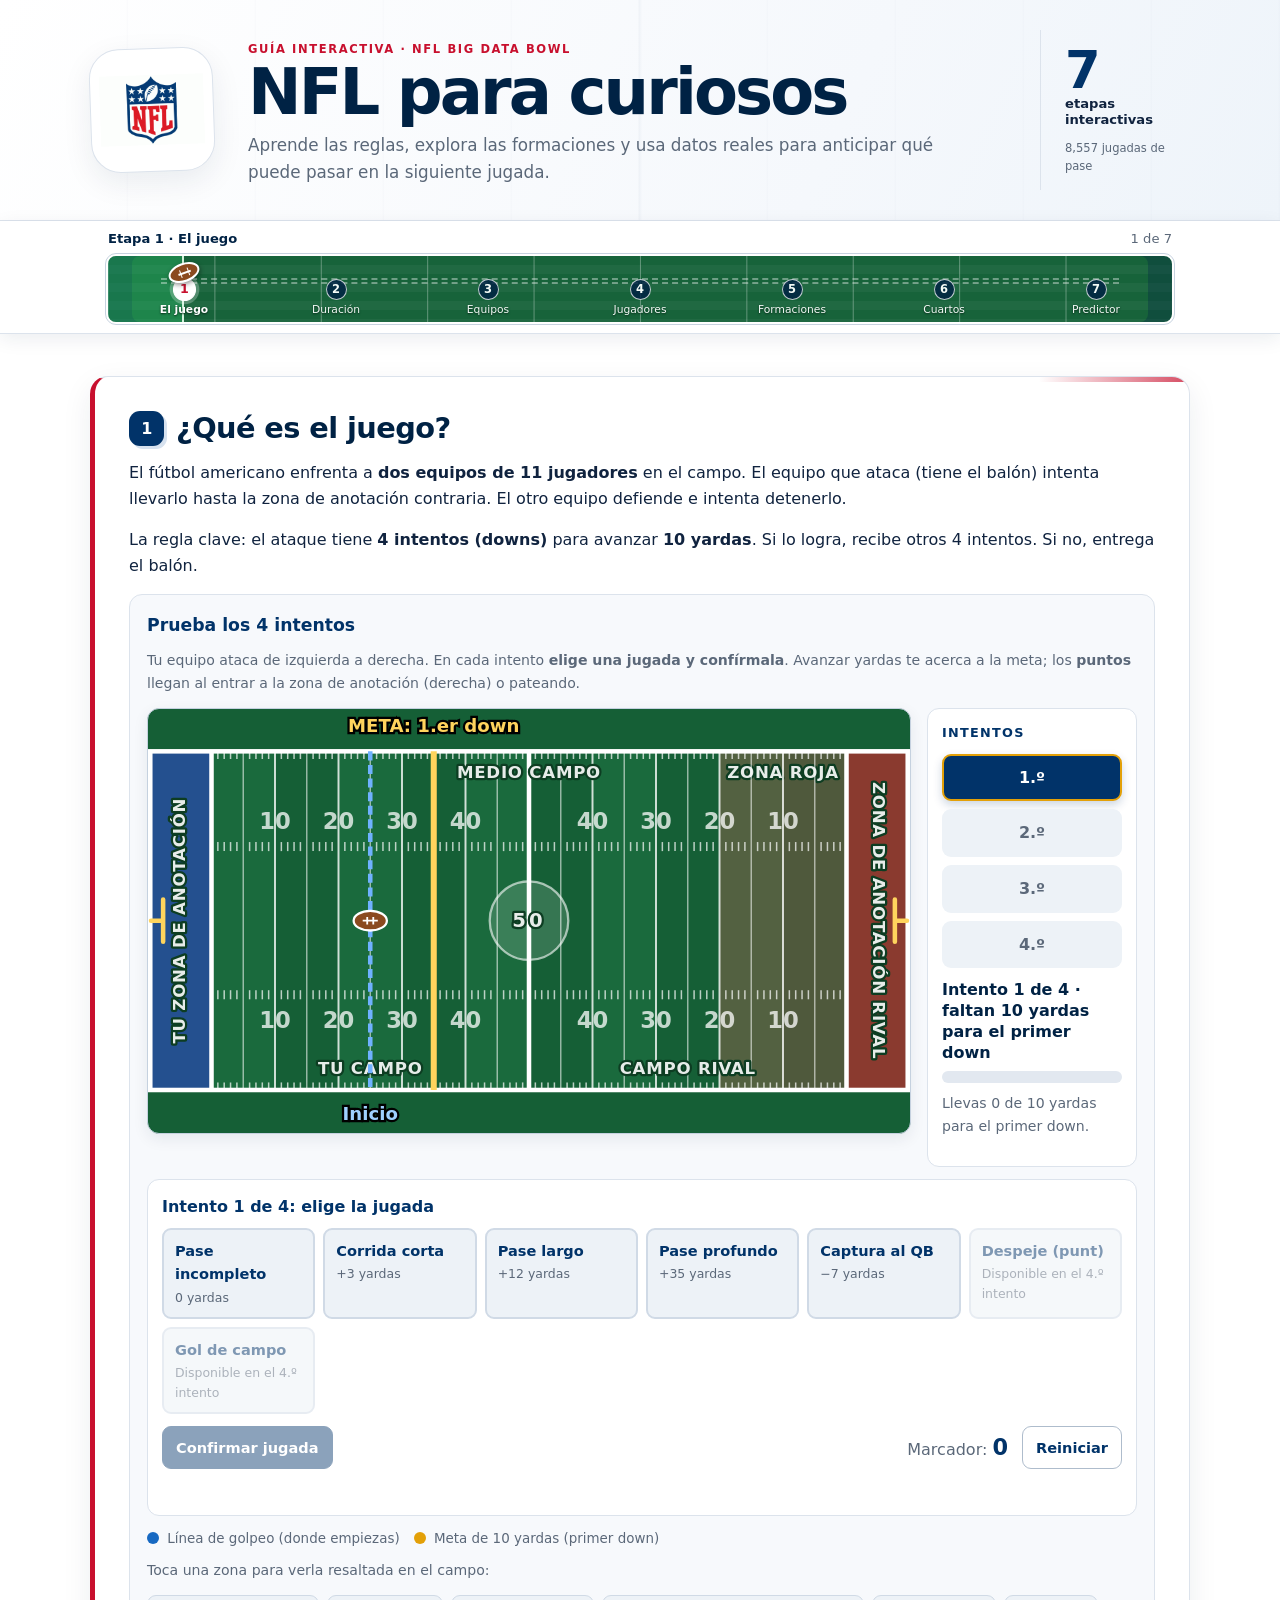
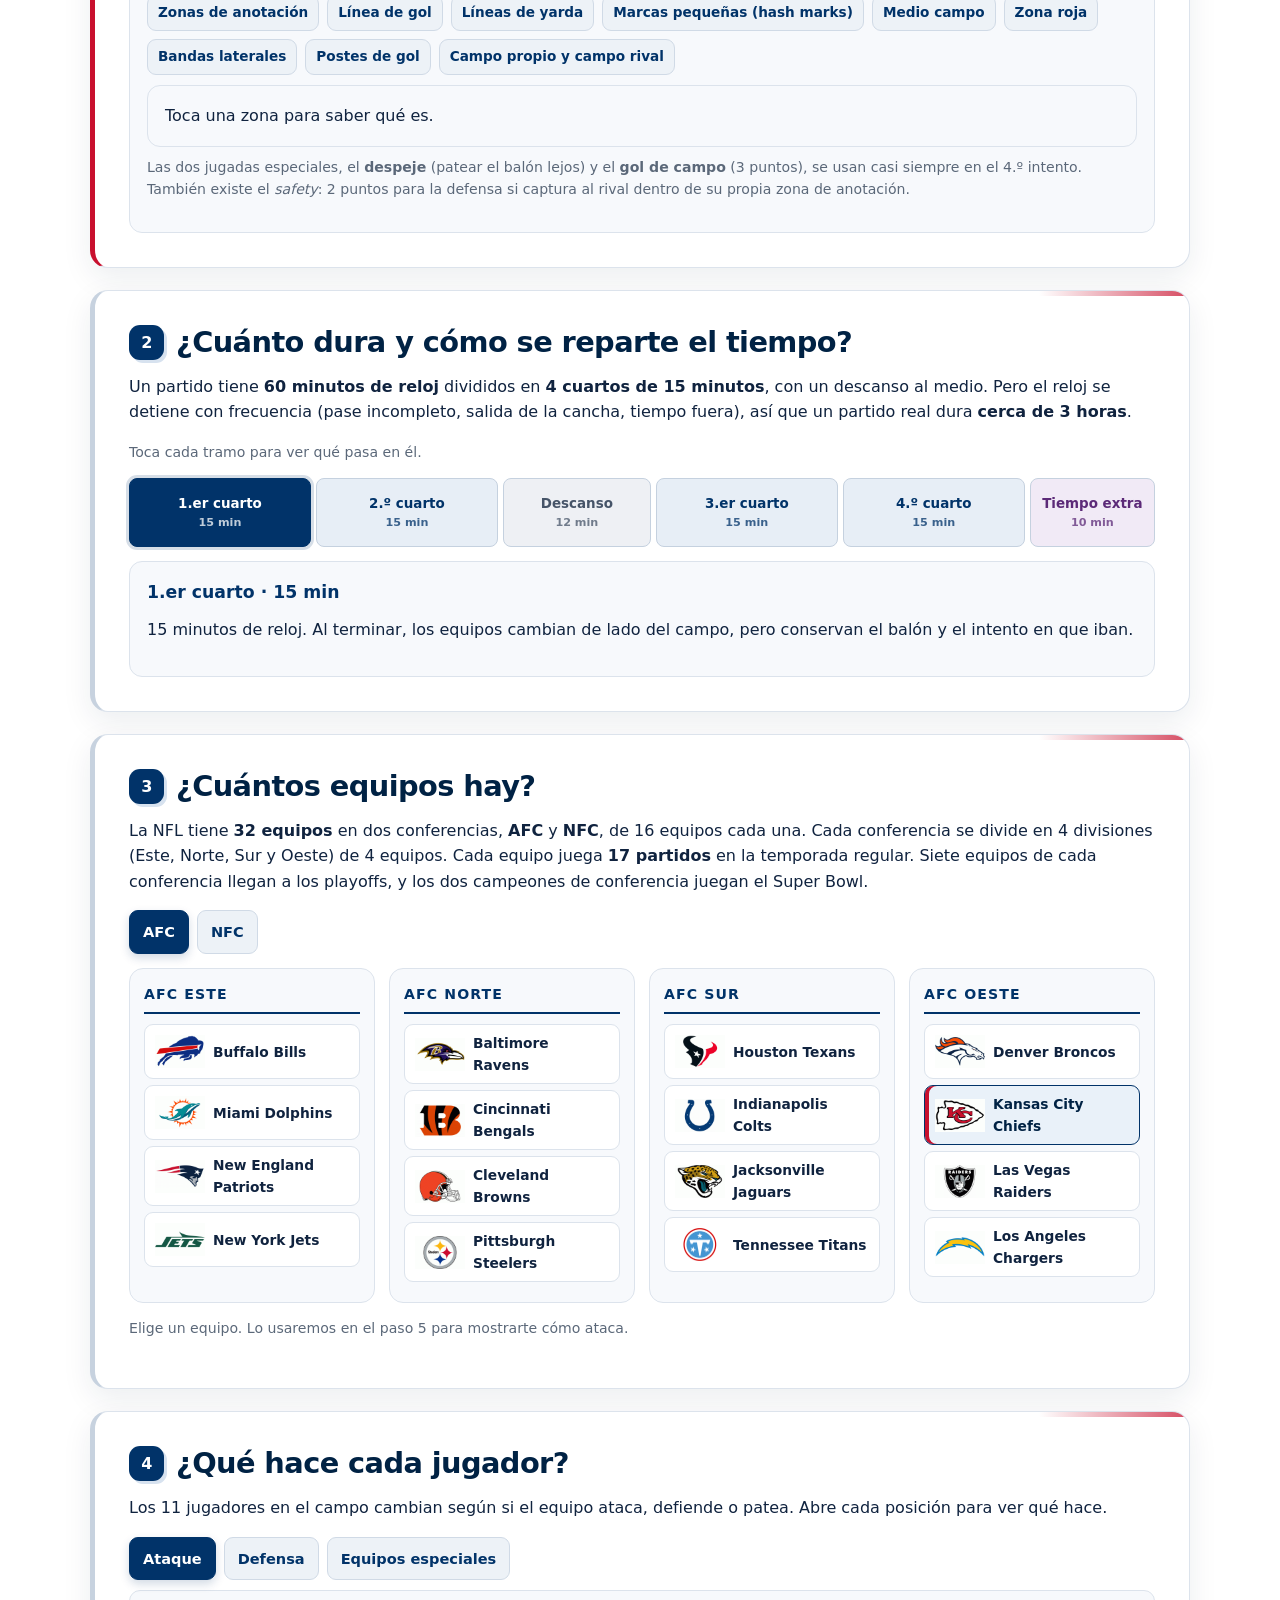
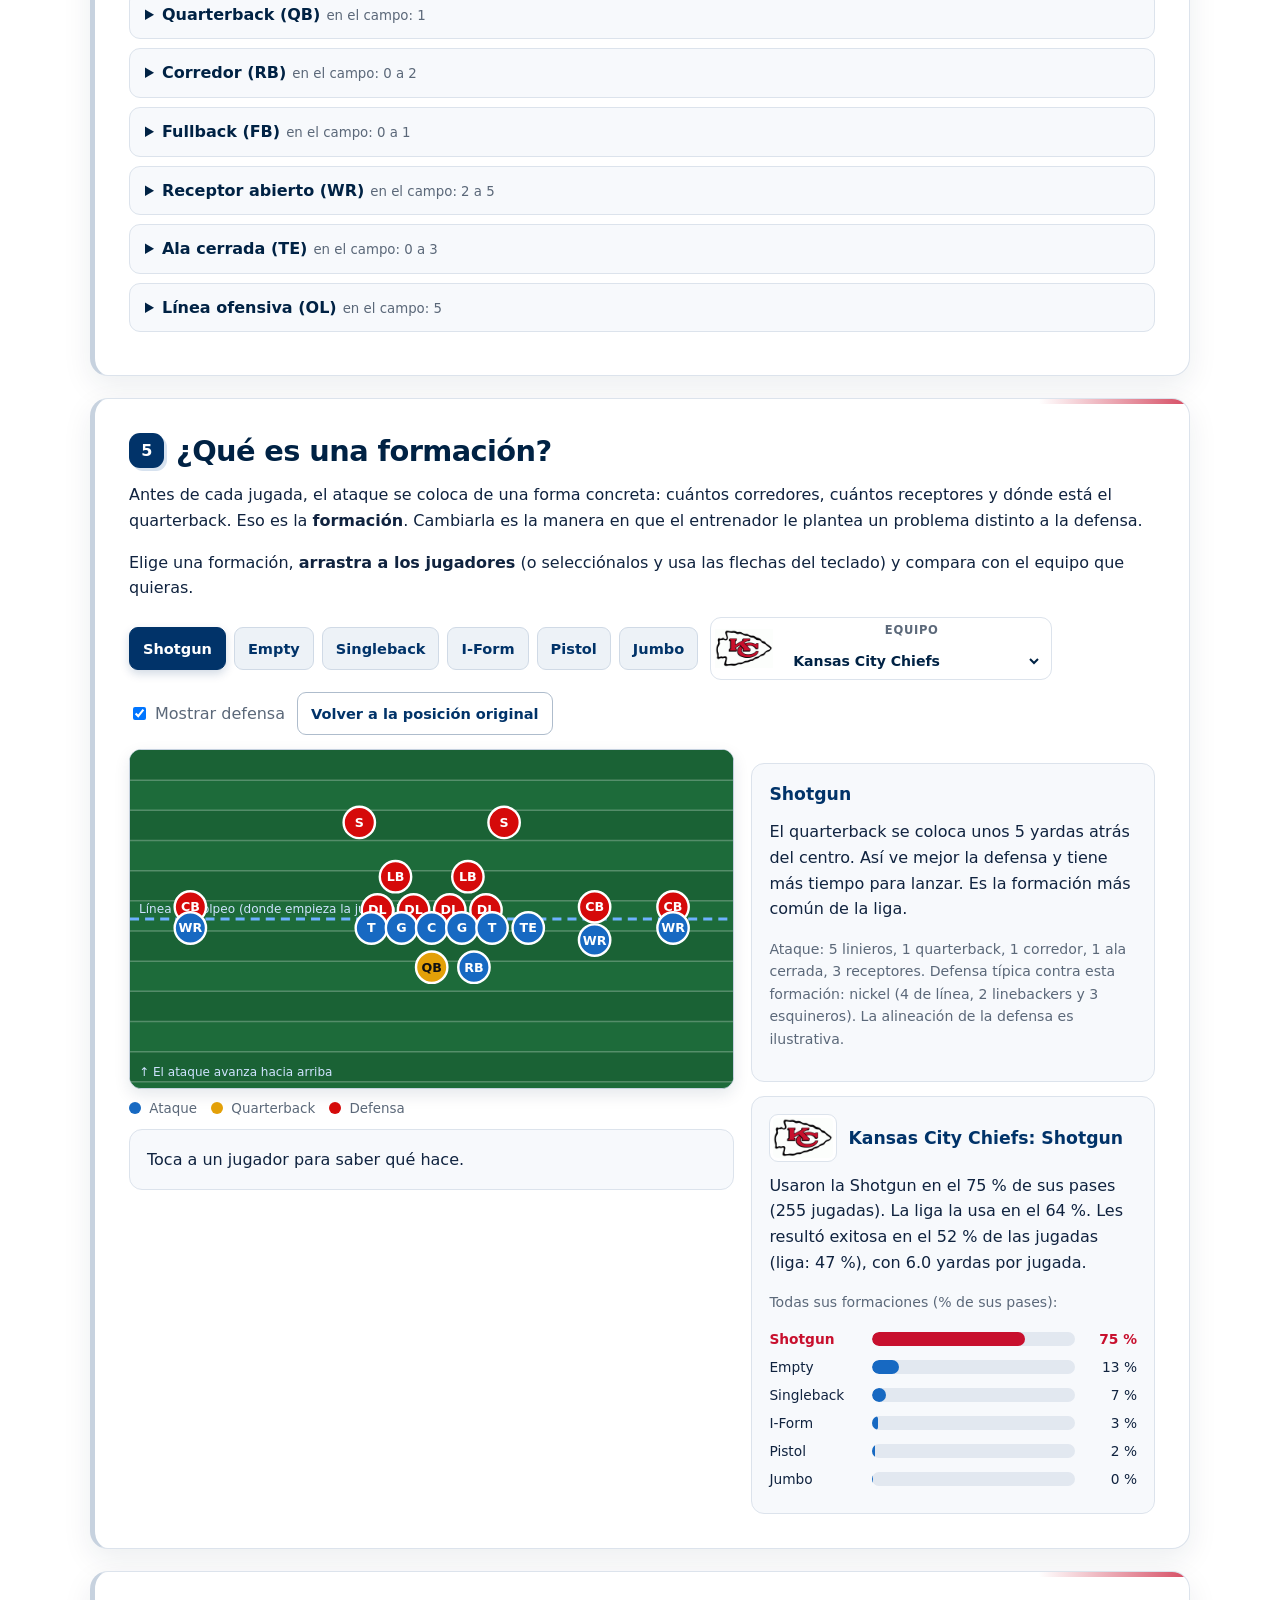
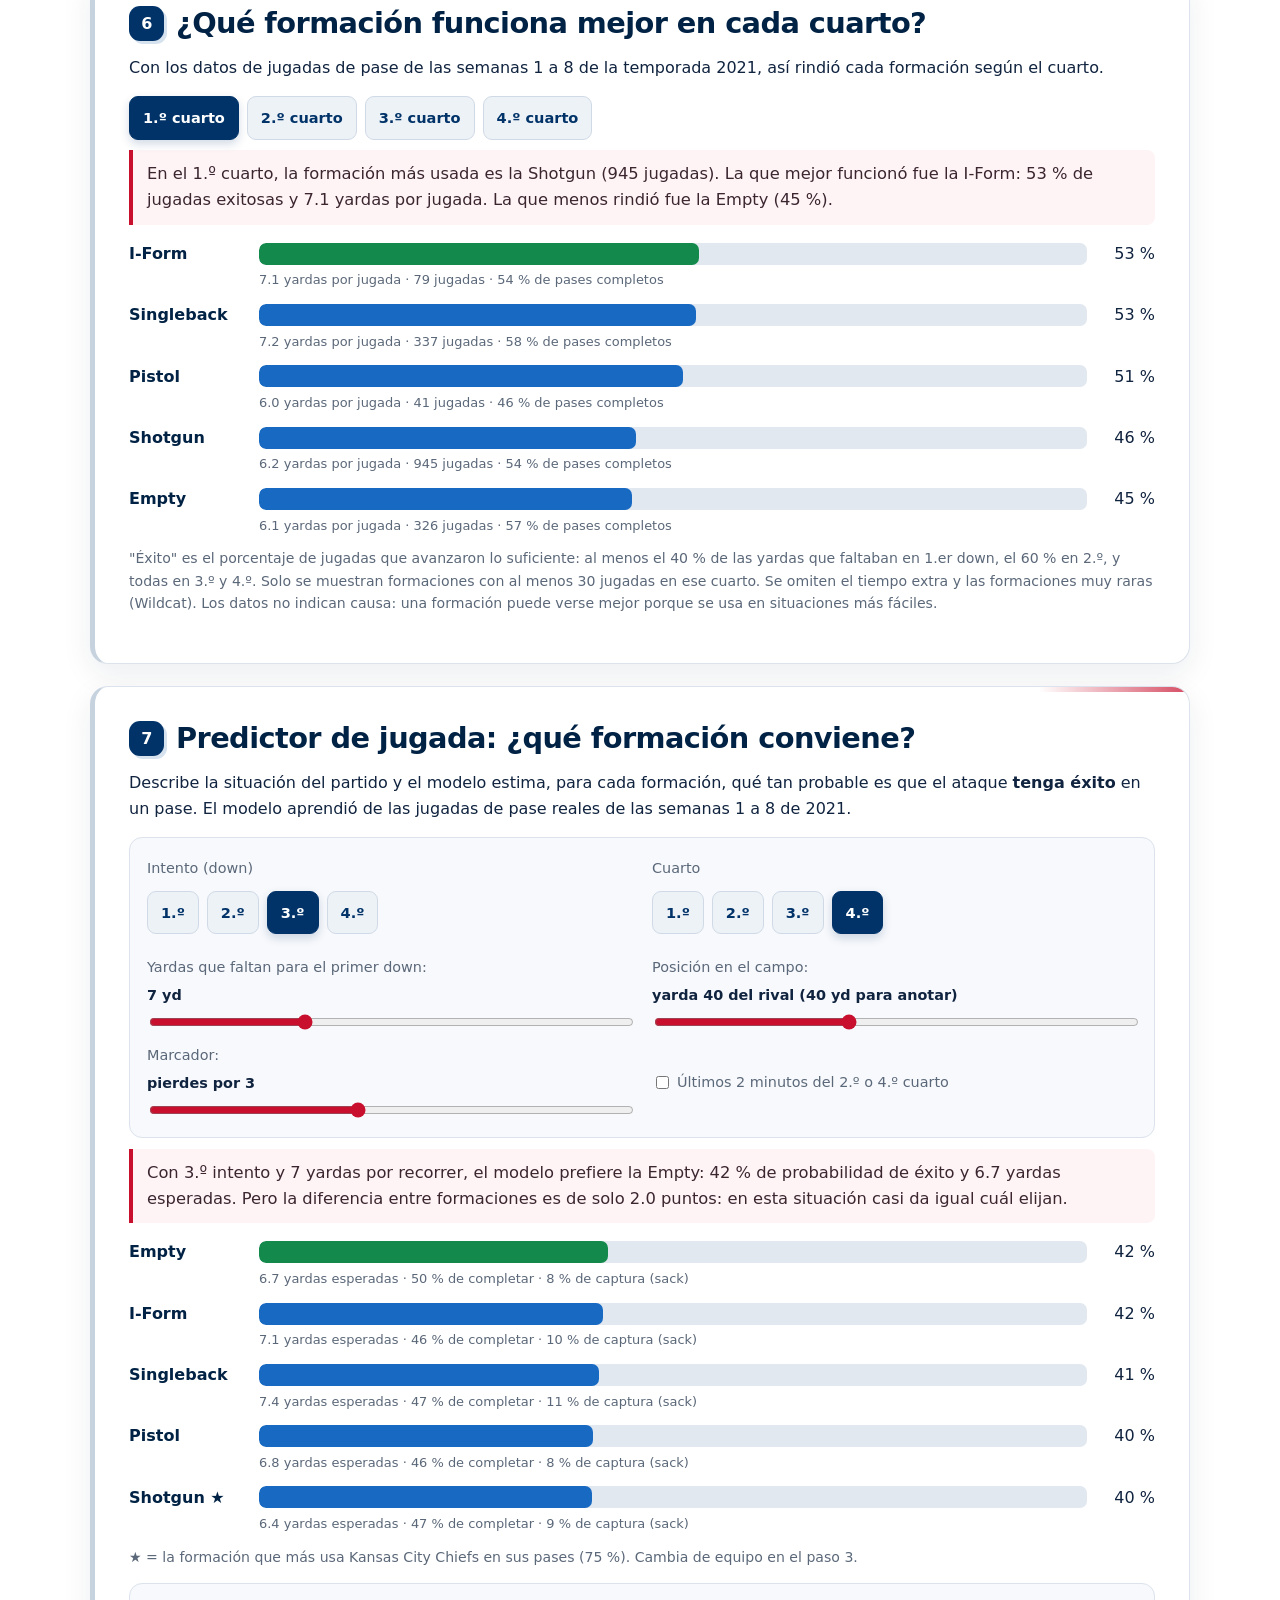
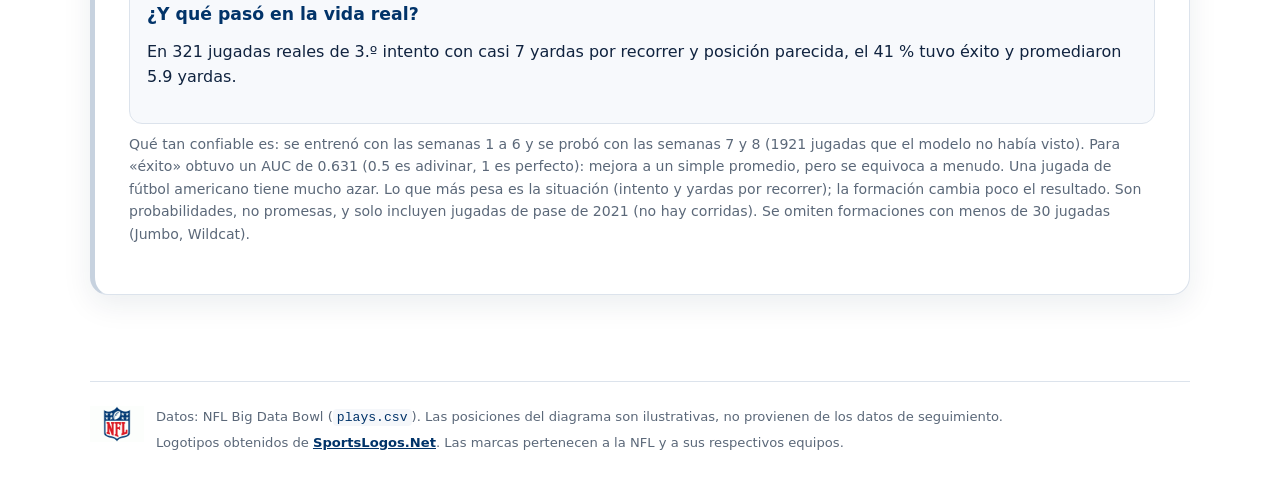
==== commit 108f4760: "Merge branch 'main' of https://github.com/Alonso311220/HackatonNFL" ====
--- a/web/index.html
+++ b/web/index.html
@@ -49,11 +49,15 @@
     <div class="widget drive">
       <h3>Prueba los 4 intentos</h3>
       <p class="note">Tu equipo ataca de izquierda a derecha. En cada intento <strong>elige una jugada y confírmala</strong>. Avanzar yardas te acerca a la meta; los <strong>puntos</strong> llegan al entrar a la zona de anotación (derecha) o pateando.</p>
-      <div class="attemptsBox">
-        <ol class="attempts" id="attempts" aria-label="Los 4 intentos"></ol>
-        <div class="status" id="downStatus" aria-live="polite"></div>
-        <div class="gainMeter" aria-hidden="true"><div id="gainFill"></div></div>
-        <p class="note" id="gainText"></p>
+      <div class="driveLayout">
+        <svg id="driveField" viewBox="0 0 504 280" role="img" aria-label="Campo de fútbol americano completo con zonas de anotación, líneas de yarda, balón y línea para primer down"></svg>
+        <aside class="attemptsBox" aria-label="Progreso de los intentos">
+          <h4>Intentos</h4>
+          <ol class="attempts" id="attempts" aria-label="Los 4 intentos"></ol>
+          <div class="status" id="downStatus" aria-live="polite"></div>
+          <div class="gainMeter" aria-hidden="true"><div id="gainFill"></div></div>
+          <p class="note" id="gainText"></p>
+        </aside>
       </div>
       <div class="picker">
         <p class="pickTitle" id="pickTitle"></p>
@@ -65,7 +69,6 @@
         </div>
         <p id="downMsg" class="msg" aria-live="polite"></p>
       </div>
-      <svg id="driveField" viewBox="0 0 504 280" role="img" aria-label="Campo de fútbol americano completo con zonas de anotación, líneas de yarda, balón y línea para primer down"></svg>
       <div class="legend">
         <span><i class="dot off"></i> Línea de golpeo (donde empiezas)</span>
         <span><i class="dot qb"></i> Meta de 10 yardas (primer down)</span>
--- a/web/style.css
+++ b/web/style.css
@@ -92,9 +92,12 @@
 .score { color:var(--accent); font-size:2.6rem; font-weight:900; line-height:1.1; }
 
 /* paso 1: intentos y campo (versión de la rama remota, adaptada al tema claro) */
-.attemptsBox { margin:10px 0; }
-.attempts { display:flex; gap:8px; margin:0 0 10px; padding:0; list-style:none; }
-.attempts li { flex:1; padding:9px 4px; border:2px solid transparent; border-radius:9px; background:#edf2f7; color:var(--mute); text-align:center; font-weight:800; transition:background .25s,color .25s,border-color .25s; }
+.driveLayout { display:grid; grid-template-columns:minmax(0,1fr) 210px; align-items:start; gap:16px; margin-top:10px; }
+.attemptsBox { padding:14px; border:1px solid var(--line); border-radius:12px; background:#fff; }
+.attemptsBox h4 { margin:0 0 10px; color:var(--navy); font-size:.8rem; letter-spacing:.1em; text-transform:uppercase; }
+.attemptsBox .status { margin-top:12px; font-size:1rem; line-height:1.3; }
+.attempts { display:flex; flex-direction:column; gap:8px; margin:0; padding:0; list-style:none; }
+.attempts li { padding:9px 6px; border:2px solid transparent; border-radius:9px; background:#edf2f7; color:var(--mute); text-align:center; font-weight:800; transition:background .25s,color .25s,border-color .25s; }
 .attempts li.used { background:#e3f3ea; color:var(--green); }
 .attempts li.cur { border-color:var(--gold); background:var(--navy); color:#fff; box-shadow:0 4px 10px rgba(1,51,105,.2); }
 .gainMeter { height:12px; margin:8px 0 2px; overflow:hidden; border-radius:6px; background:#e2e8f0; }
@@ -242,6 +245,9 @@
   .progress-ball { top:5px; width:29px; height:17px; }
   .progress-ball i { top:6px; left:7px; }
   .lab,.grid2,.pgrid { grid-template-columns:1fr; }
+  .driveLayout { grid-template-columns:1fr; }
+  .attempts { flex-direction:row; gap:6px; }
+  .attempts li { flex:1; }
   .crow { grid-template-columns:96px 1fr 50px; }
   .timeline button { padding:12px 2px; font-size:.71rem; }
 }
@@ -253,7 +259,6 @@
   .eyebrow { font-size:.6rem; }
   h1 { font-size:2rem; }
   .step { padding:18px 15px; border-radius:14px; }
-  .attempts { gap:5px; }
   .divisions { grid-template-columns:1fr; }
   .timeline { display:grid; grid-template-columns:repeat(2,1fr); }
   .timeline button { min-height:55px; }
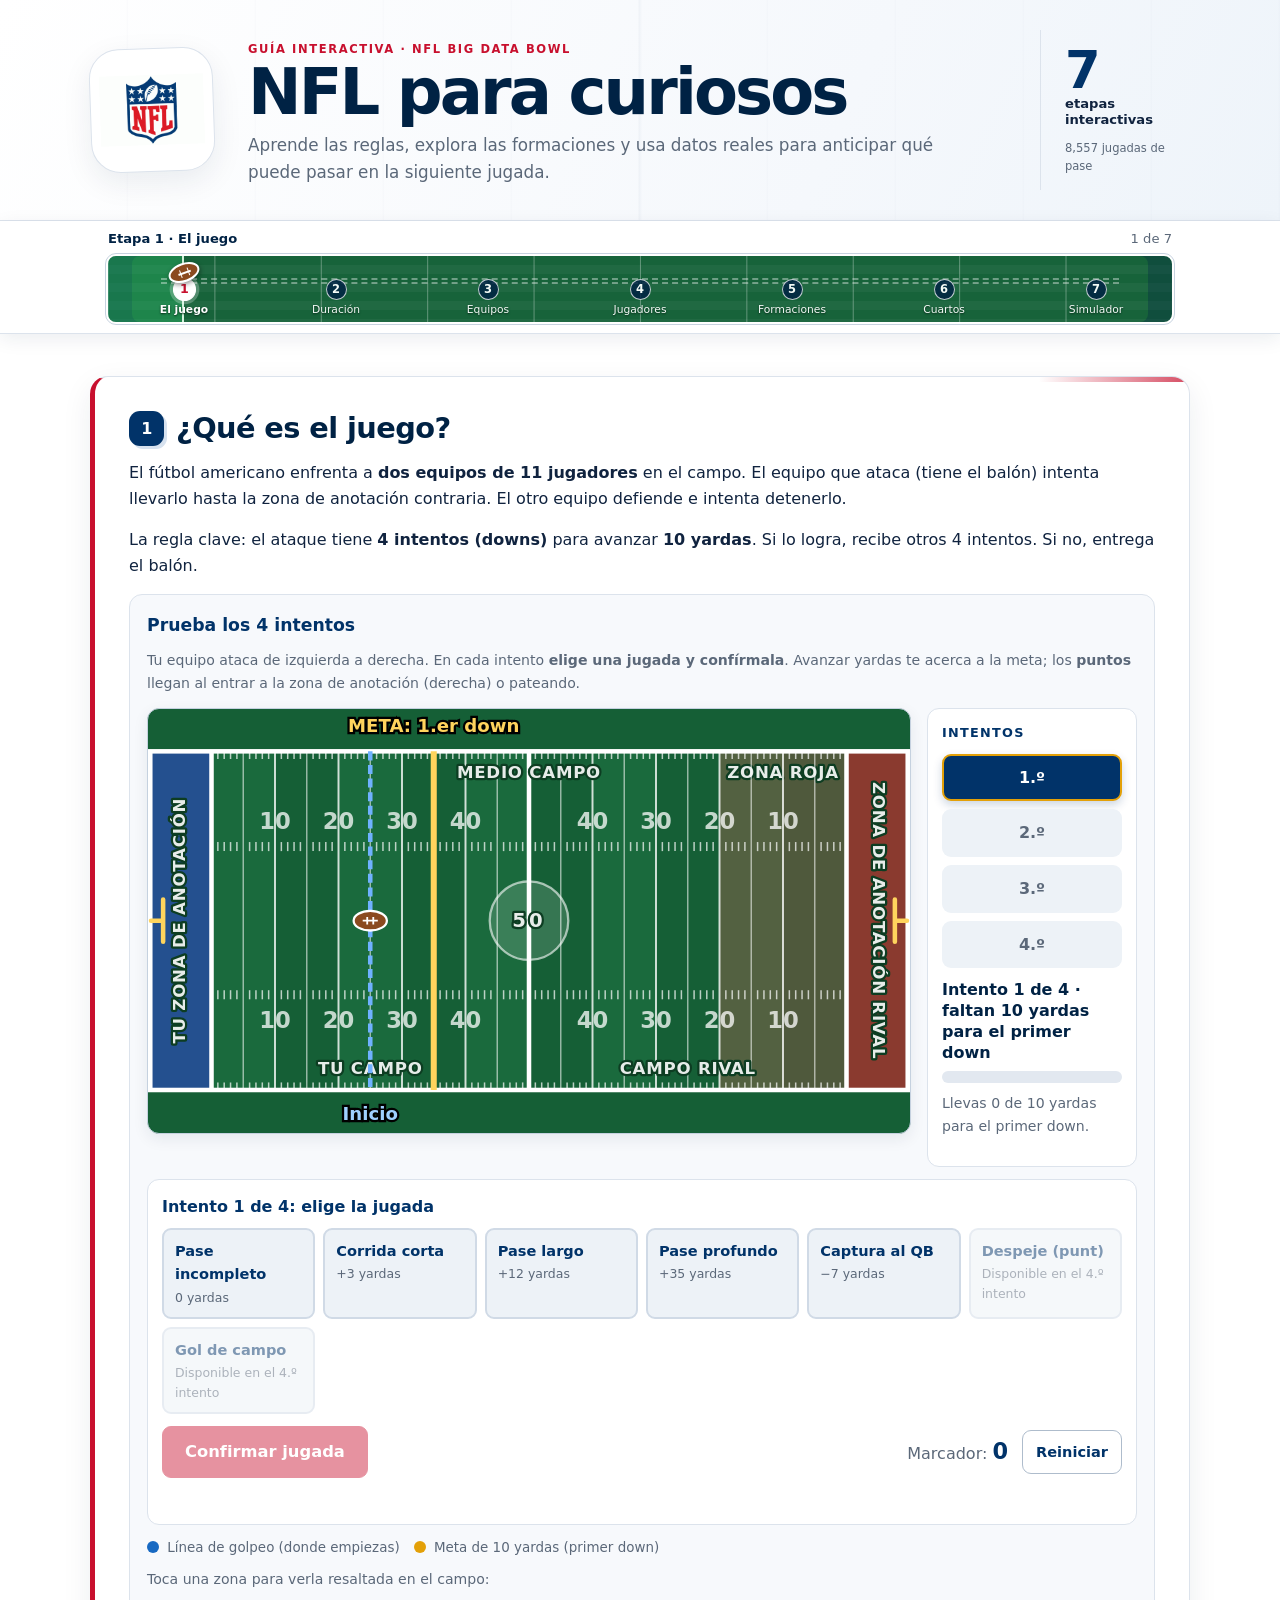
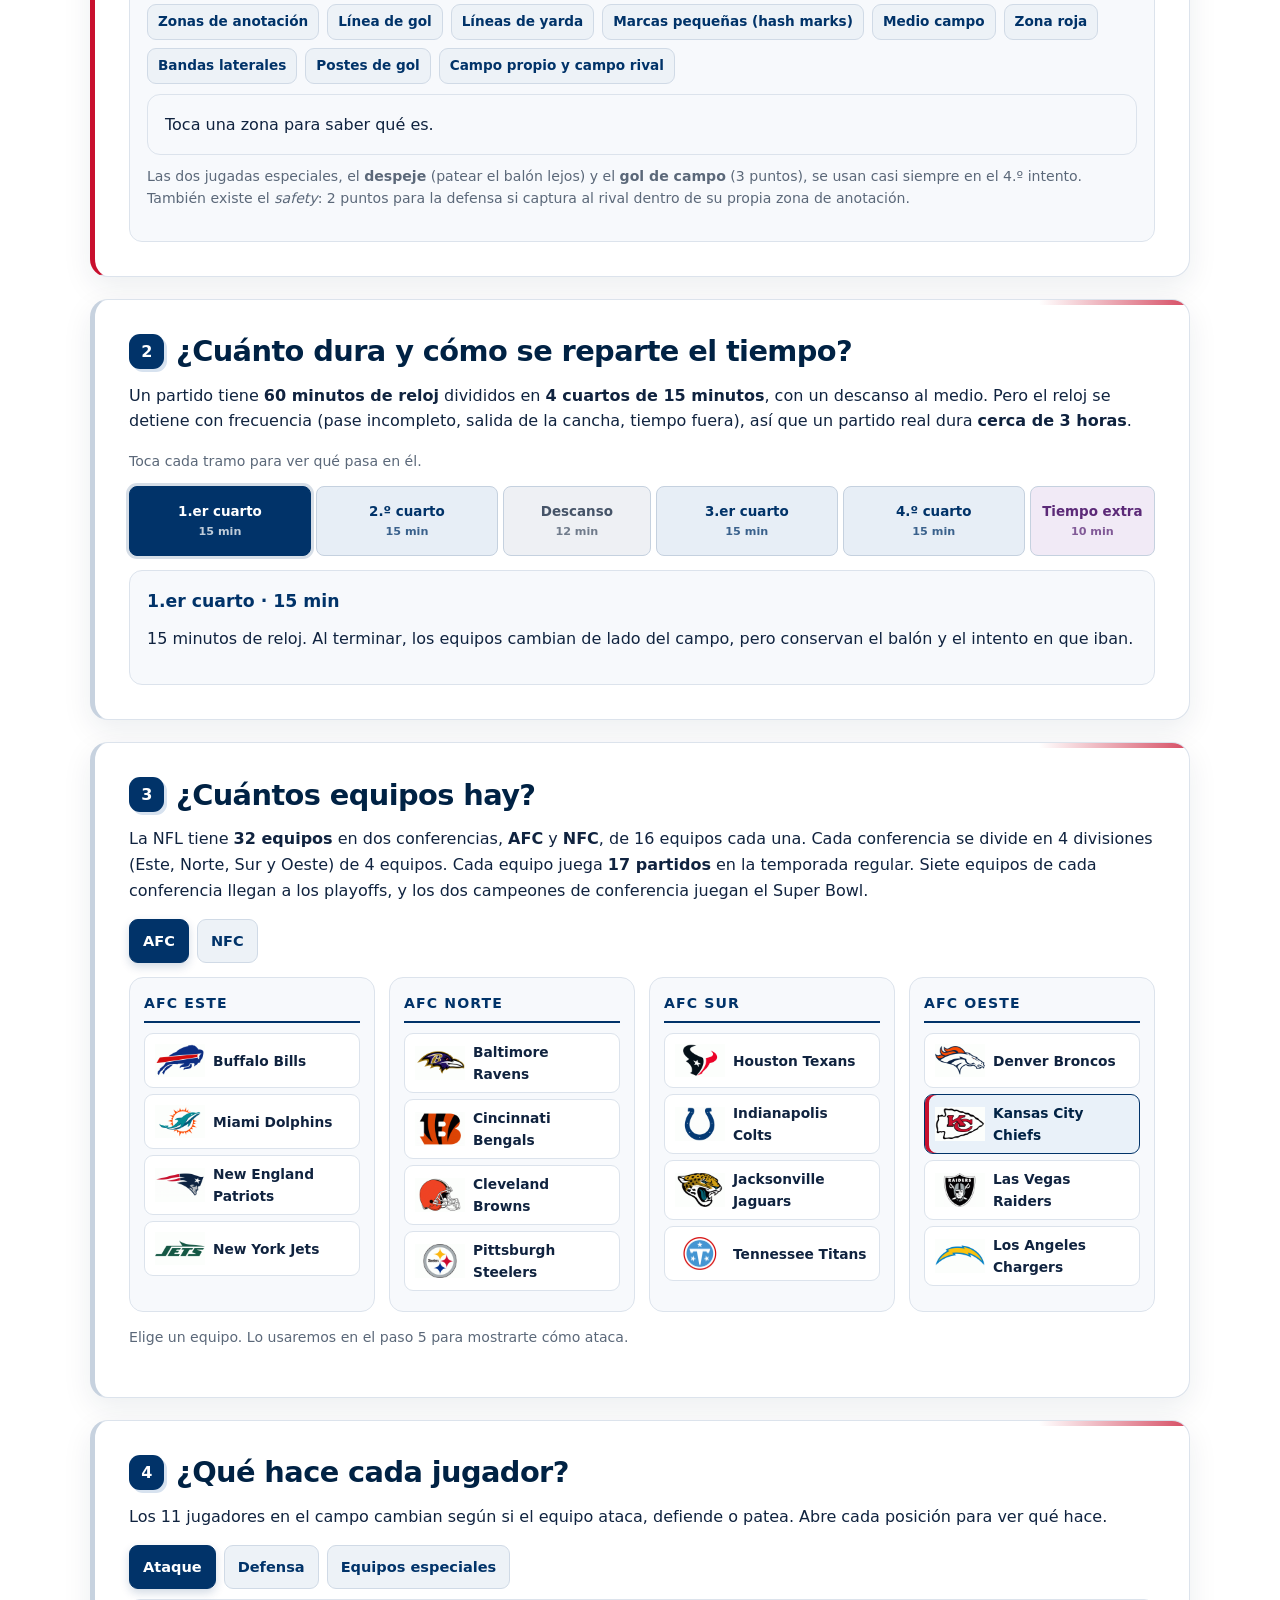
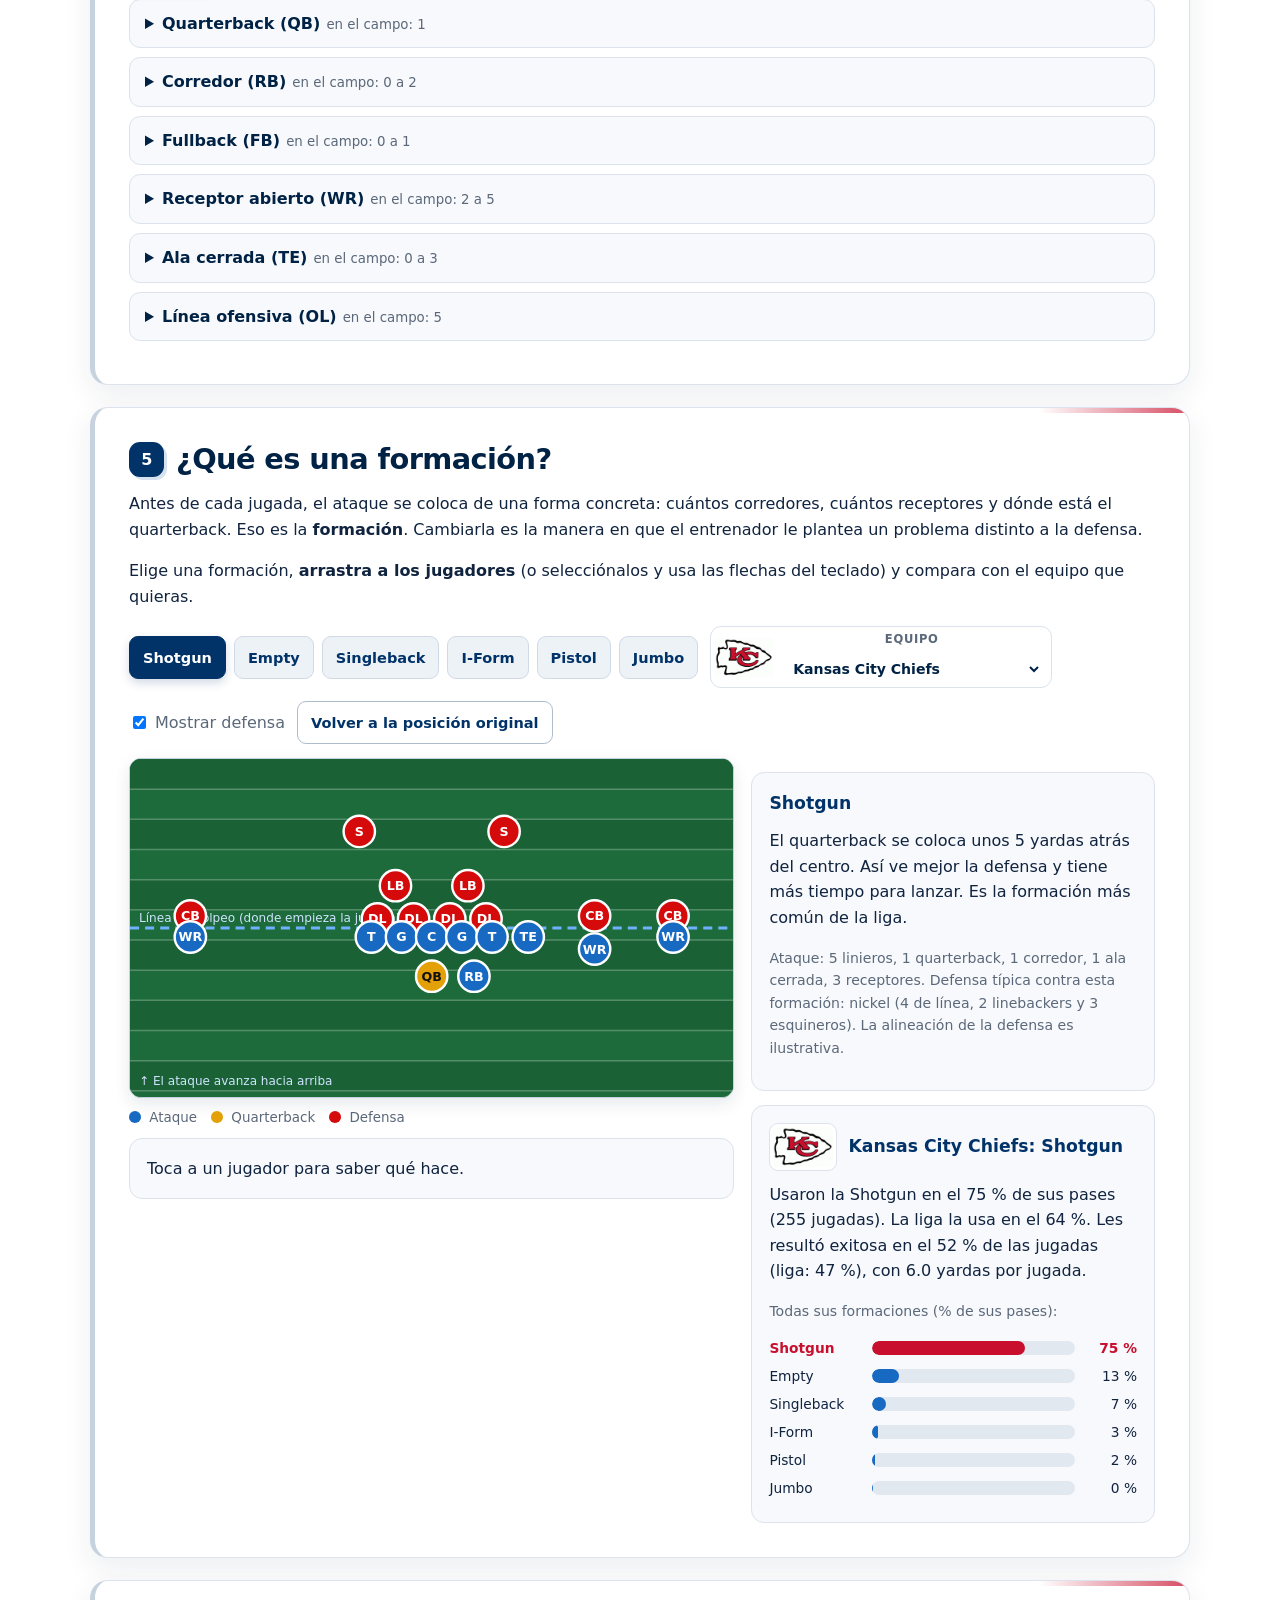
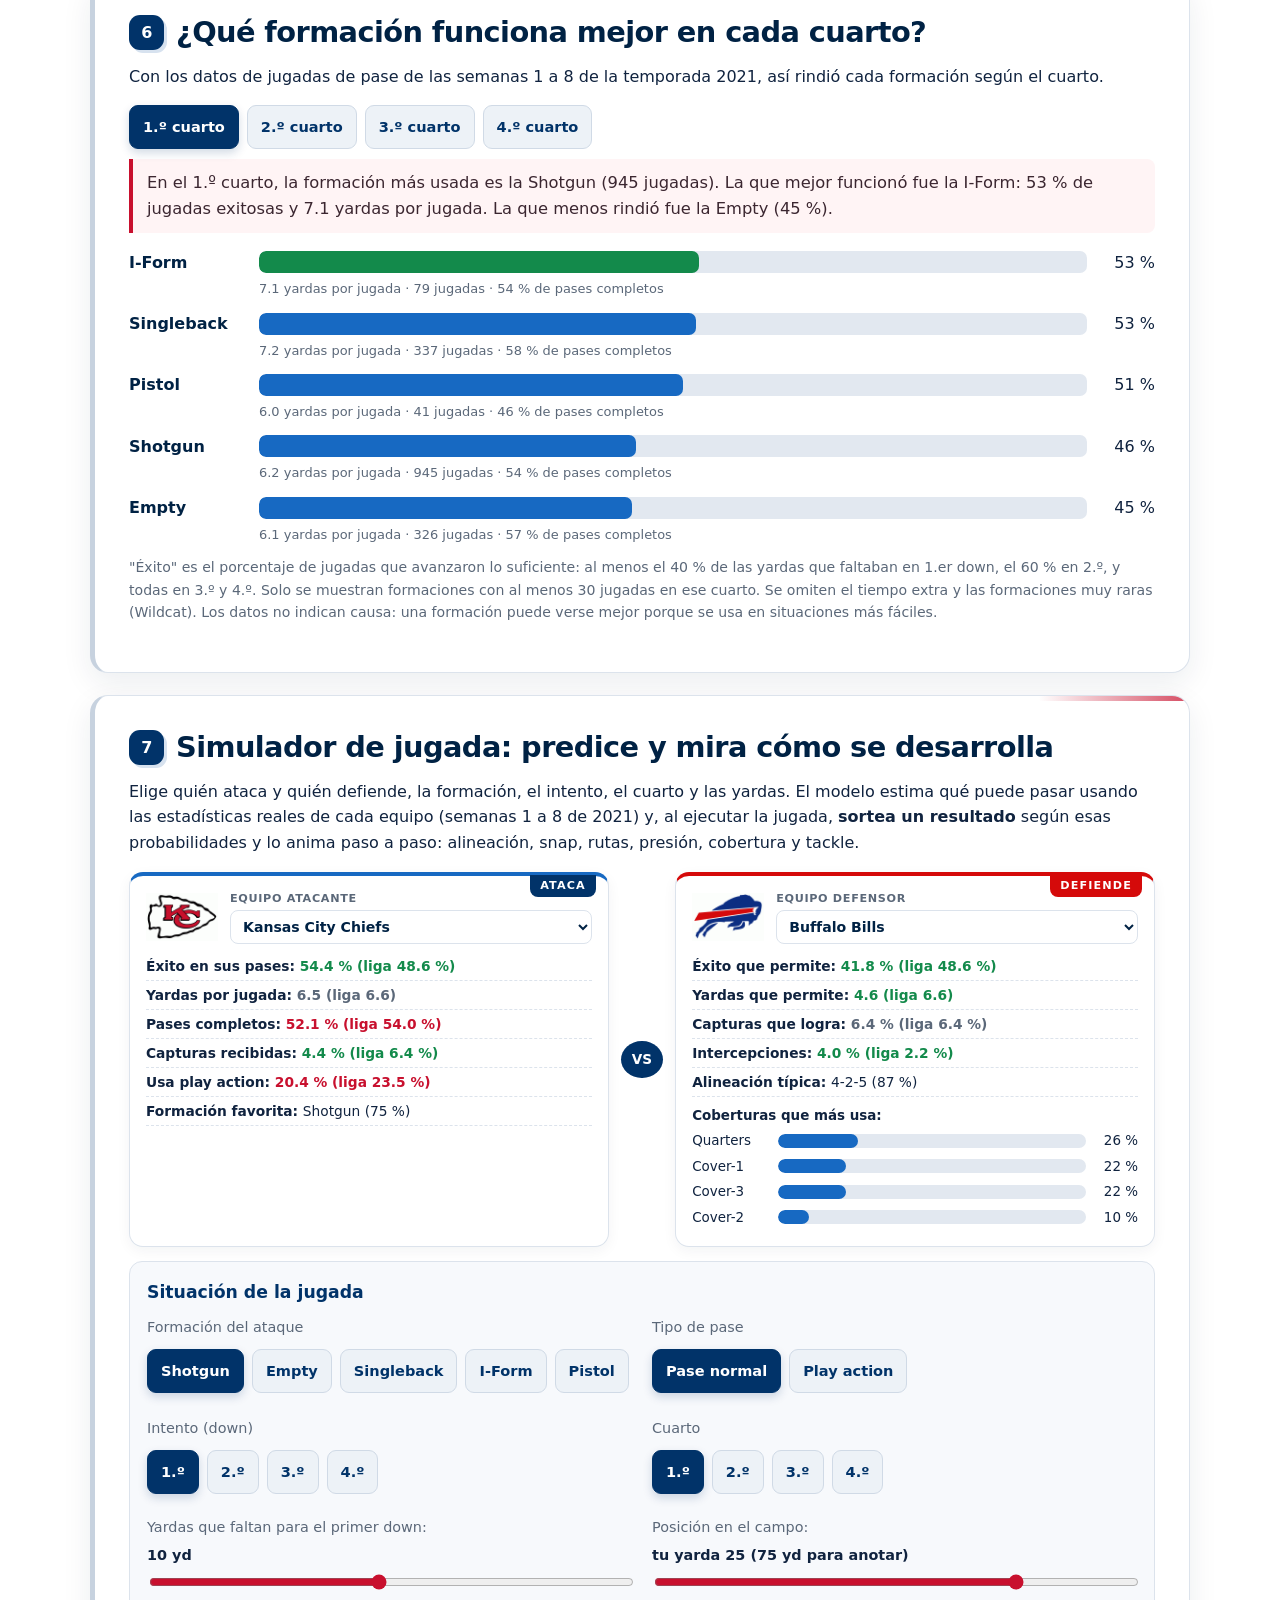
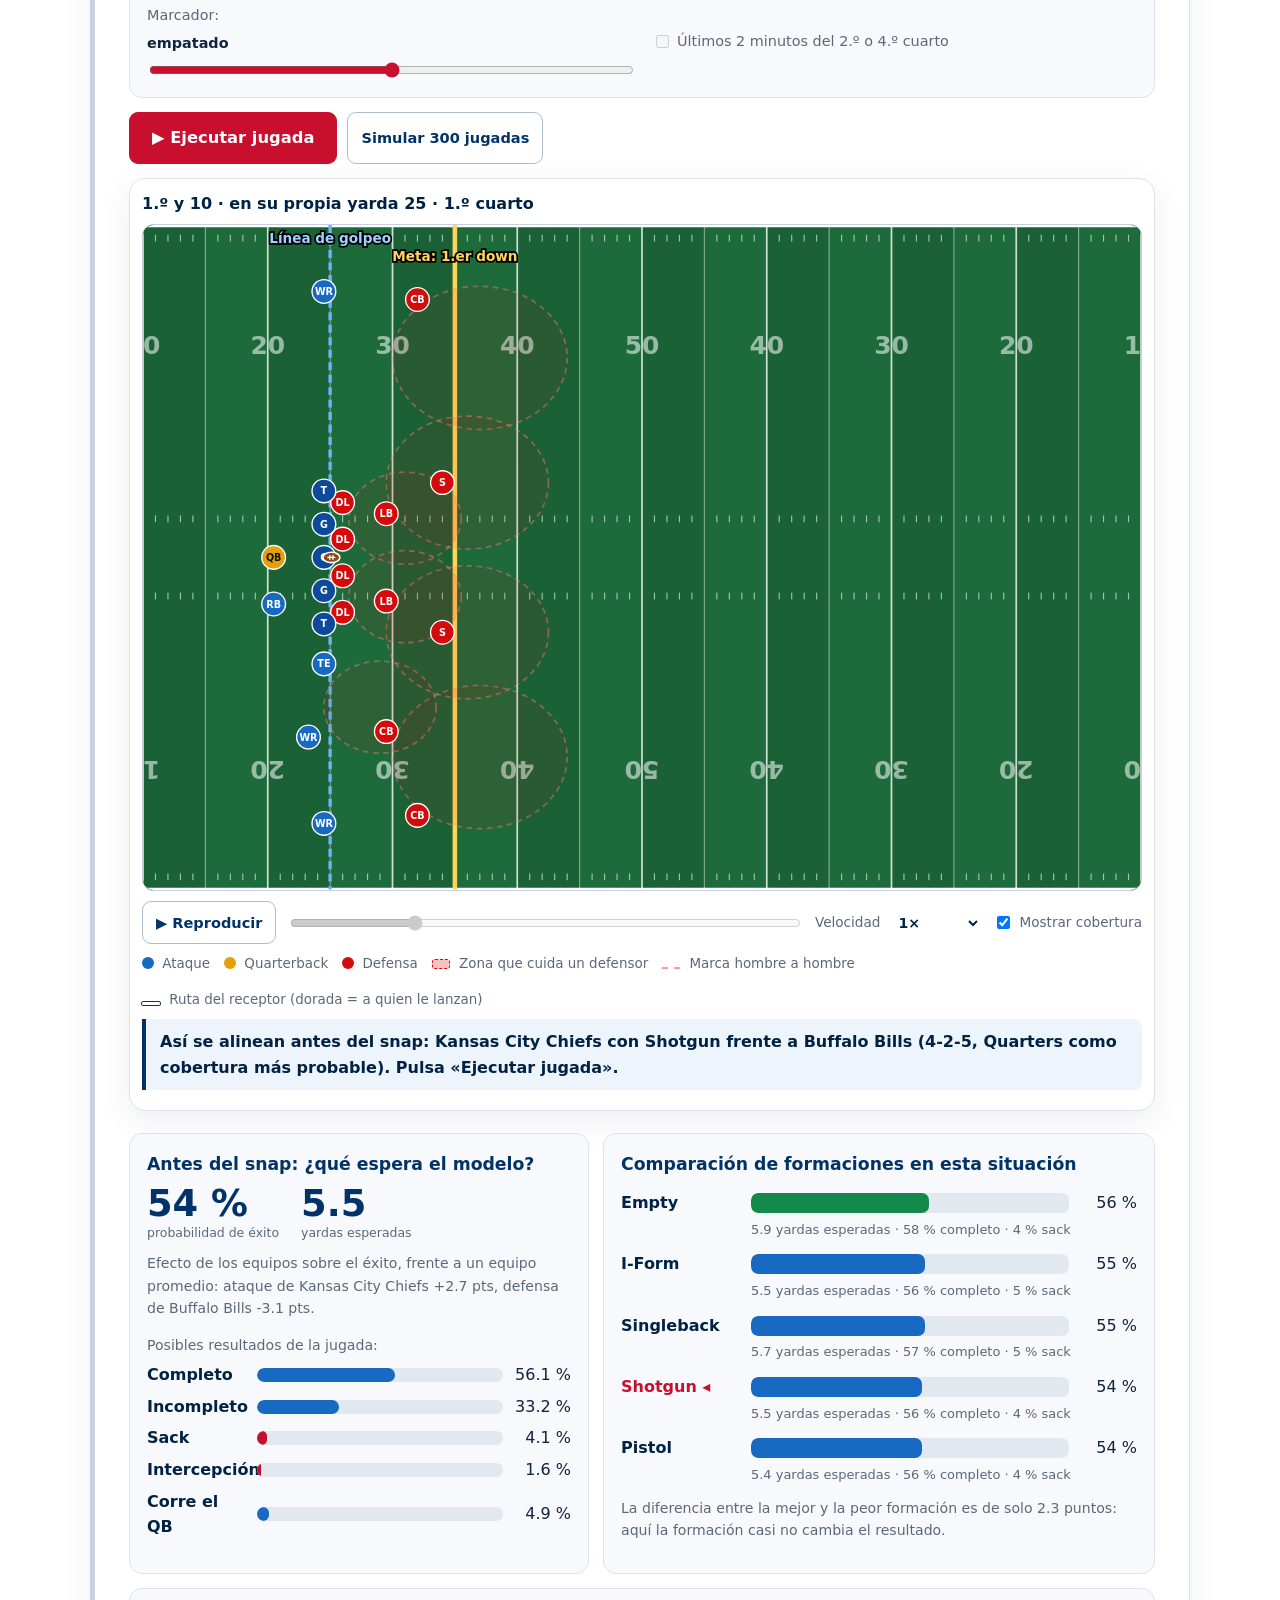
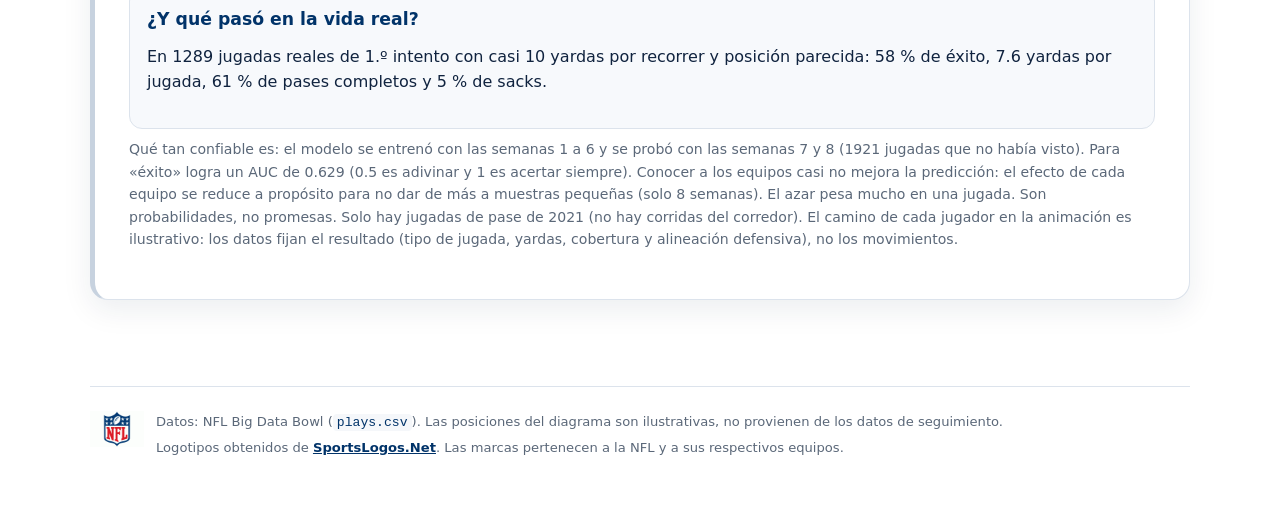
==== commit 7f0f83b5: "ultima revision" ====
--- a/web/index.html
+++ b/web/index.html
@@ -156,26 +156,72 @@
   </section>
 
   <!-- 8 -->
-  <section id="step-7" class="step" data-title="Predictor">
-    <h2><span class="num">7</span> Predictor de jugada: ¿qué formación conviene?</h2>
-    <p>Describe la situación del partido y el modelo estima, para cada formación, qué tan probable es que el ataque <strong>tenga éxito</strong> en un pase. El modelo aprendió de las jugadas de pase reales de las semanas 1 a 8 de 2021.</p>
-    <div class="widget predictor">
+  <section id="step-7" class="step" data-title="Simulador">
+    <h2><span class="num">7</span> Simulador de jugada: predice y mira cómo se desarrolla</h2>
+    <p>Elige quién ataca y quién defiende, la formación, el intento, el cuarto y las yardas. El modelo estima qué puede pasar usando las estadísticas reales de cada equipo (semanas 1 a 8 de 2021) y, al ejecutar la jugada, <strong>sortea un resultado</strong> según esas probabilidades y lo anima paso a paso: alineación, snap, rutas, presión, cobertura y tackle.</p>
+
+    <div class="matchup">
+      <div class="team-card off">
+        <span class="role-tag">Ataca</span>
+        <div class="team-head"><img id="simOffLogo" class="sim-logo" src="Resources/Logos/KC.gif" alt="" width="72" height="48"><label>Equipo atacante<select id="simOff"></select></label></div>
+        <div id="simOffStats" class="team-stats"></div>
+      </div>
+      <div class="vs" aria-hidden="true">VS</div>
+      <div class="team-card def">
+        <span class="role-tag">Defiende</span>
+        <div class="team-head"><img id="simDefLogo" class="sim-logo" src="Resources/Logos/BUF.gif" alt="" width="72" height="48"><label>Equipo defensor<select id="simDef"></select></label></div>
+        <div id="simDefStats" class="team-stats"></div>
+      </div>
+    </div>
+
+    <div class="widget sim-situation">
+      <h3>Situación de la jugada</h3>
       <div class="pgrid">
-        <div><span class="plabel">Intento (down)</span><div class="tabs" id="pDown" role="group" aria-label="Intento"></div></div>
-        <div><span class="plabel">Cuarto</span><div class="tabs" id="pQ" role="group" aria-label="Cuarto"></div></div>
-        <label>Yardas que faltan para el primer down: <b id="pToGoV"></b>
-          <input type="range" id="pToGo" min="1" max="20" value="7"></label>
-        <label>Posición en el campo: <b id="pGoalV"></b>
-          <input type="range" id="pGoal" min="1" max="99" value="40"></label>
-        <label>Marcador: <b id="pDiffV"></b>
-          <input type="range" id="pDiff" min="-21" max="21" value="-3"></label>
-        <label class="check"><input type="checkbox" id="pLate"> Últimos 2 minutos del 2.º o 4.º cuarto</label>
-      </div>
-    </div>
-    <p class="talk" id="pTalk"></p>
-    <div id="pOut"></div>
-    <div class="widget" id="pNear"></div>
-    <p class="note" id="pNote"></p>
+        <div><span class="plabel">Formación del ataque</span><div class="tabs" id="simForm" role="group" aria-label="Formación"></div></div>
+        <div><span class="plabel">Tipo de pase</span><div class="tabs" id="simType" role="group" aria-label="Tipo de pase"></div></div>
+        <div><span class="plabel">Intento (down)</span><div class="tabs" id="simDown" role="group" aria-label="Intento"></div></div>
+        <div><span class="plabel">Cuarto</span><div class="tabs" id="simQ" role="group" aria-label="Cuarto"></div></div>
+        <label>Yardas que faltan para el primer down: <b id="simToGoV"></b>
+          <input type="range" id="simToGo" min="1" max="20" value="10"></label>
+        <label>Posición en el campo: <b id="simGoalV"></b>
+          <input type="range" id="simGoal" min="1" max="99" value="75"></label>
+        <label>Marcador: <b id="simDiffV"></b>
+          <input type="range" id="simDiff" min="-21" max="21" value="0"></label>
+        <label class="check"><input type="checkbox" id="simLate"> Últimos 2 minutos del 2.º o 4.º cuarto</label>
+      </div>
+    </div>
+
+    <div class="sim-actions">
+      <button id="simRun" class="primary">▶ Ejecutar jugada</button>
+      <button id="simBatchBtn" class="ghost">Simular 300 jugadas</button>
+    </div>
+
+    <div class="sim-stage" id="simStage">
+      <div class="sim-hud" id="simHud" aria-live="polite"></div>
+      <svg id="simField" role="img" aria-label="Animación de la jugada vista desde arriba: el ataque avanza de izquierda a derecha"></svg>
+      <div class="sim-bar">
+        <button id="simPlay" class="ghost">▶ Reproducir</button>
+        <input type="range" id="simScrub" min="0" max="1000" value="0" step="10" aria-label="Línea de tiempo de la jugada" disabled>
+        <label>Velocidad
+          <select id="simSpeed"><option value="0.5">0.5×</option><option value="1" selected>1×</option><option value="1.5">1.5×</option></select>
+        </label>
+        <label class="check"><input type="checkbox" id="simShowCov" checked> Mostrar cobertura</label>
+      </div>
+      <div class="legend simlegend">
+        <span><i class="dot off"></i> Ataque</span><span><i class="dot qb"></i> Quarterback</span><span><i class="dot def"></i> Defensa</span>
+        <span><i class="lg zone"></i> Zona que cuida un defensor</span><span><i class="lg manl"></i> Marca hombre a hombre</span><span><i class="lg route"></i> Ruta del receptor (dorada = a quien le lanzan)</span>
+      </div>
+      <p class="sim-caption" id="simCaption" aria-live="polite"></p>
+      <div id="simResult" class="sim-result" aria-live="polite" hidden></div>
+    </div>
+
+    <div class="sim-grid">
+      <div class="widget" id="simPredBox"><h3>Antes del snap: ¿qué espera el modelo?</h3><div id="simPred"></div></div>
+      <div class="widget" id="simCompare"></div>
+    </div>
+    <div class="widget" id="simNear"></div>
+    <div class="widget" id="simBatch" hidden></div>
+    <p class="note" id="simNote"></p>
   </section>
 </main>
 
@@ -188,5 +234,6 @@
 <script src="data.js"></script>
 <script src="model.js"></script>
 <script src="app.js"></script>
+<script src="play.js"></script>
 </body>
 </html>
--- a/web/style.css
+++ b/web/style.css
@@ -231,7 +231,93 @@
 #pOut .crow .fill { background:var(--blue); }
 #pOut .crow.best .fill { background:var(--green); }
 
+/* paso 7: simulador de jugada */
+.matchup { display:grid; grid-template-columns:1fr auto 1fr; align-items:stretch; gap:12px; margin:14px 0; }
+.team-card { position:relative; padding:14px 16px; border:1px solid var(--line); border-radius:14px; background:#fff; box-shadow:0 4px 14px rgba(9,35,67,.05); }
+.team-card.off { border-top:4px solid var(--blue); }
+.team-card.def { border-top:4px solid var(--red); }
+.role-tag { position:absolute; top:-1px; right:12px; padding:2px 10px; border-radius:0 0 8px 8px; background:var(--navy); color:#fff; font-size:.7rem; font-weight:800; letter-spacing:.1em; text-transform:uppercase; }
+.team-card.def .role-tag { background:var(--red); }
+.team-head { display:flex; align-items:center; gap:12px; margin-bottom:8px; }
+.team-head label { display:flex; flex-direction:column; flex:1; gap:2px; color:var(--mute); font-size:.7rem; font-weight:750; letter-spacing:.06em; text-transform:uppercase; }
+.team-head select { width:100%; padding:7px 8px; border:1px solid var(--line); border-radius:8px; }
+.sim-logo { flex:none; width:72px; height:48px; object-fit:contain; }
+.vs { align-self:center; padding:8px 11px; border-radius:50%; background:var(--navy); color:#fff; font-weight:900; font-size:.85rem; }
+.team-stats .stat { padding:3px 0; border-bottom:1px dashed var(--line); font-size:.86rem; }
+.cmp { font-variant-numeric:tabular-nums; font-weight:700; }
+.cmp.up { color:var(--green); } .cmp.down { color:var(--accent); } .cmp.eq { color:var(--mute); }
+.covbars { margin-top:8px; font-size:.84rem; }
+.covrow { display:grid; grid-template-columns:78px 1fr 44px; align-items:center; gap:8px; margin:4px 0; }
+.sim-situation { margin-top:6px; }
+.sim-actions { display:flex; flex-wrap:wrap; gap:10px; margin:14px 0; }
+button.primary { padding:12px 22px; border-color:var(--accent); background:var(--accent); font-size:1.02rem; font-weight:800; }
+button.primary:hover:not(:disabled) { border-color:#9b0c23; background:#a50d26; }
+.sim-stage { margin:6px 0 16px; padding:12px; border:1px solid var(--line); border-radius:16px; background:#fff; box-shadow:var(--shadow); }
+.sim-hud { margin-bottom:8px; color:var(--navy-dark); font-size:1rem; font-weight:800; }
+#simField { display:block; width:100%; height:auto; border:1px solid #c5d1df; border-radius:12px; background:#155f36; }
+.sim-bar { display:flex; flex-wrap:wrap; align-items:center; gap:12px; margin:10px 0 4px; }
+.sim-bar input[type="range"] { flex:1; min-width:140px; accent-color:var(--accent); }
+.sim-bar label { display:flex; align-items:center; gap:6px; color:var(--mute); font-size:.85rem; }
+.simlegend .lg { display:inline-block; width:18px; height:10px; margin-right:5px; vertical-align:-1px; border-radius:3px; }
+.lg.zone { background:rgba(213,10,10,.25); border:1px dashed var(--red); }
+.lg.manl { height:0; border-top:2px dashed #ff9aa2; border-radius:0; }
+.lg.route { height:0; border-top:3px solid rgba(255,255,255,.7); background:none; box-shadow:0 0 0 1px #0d3d22; }
+.sim-caption { min-height:3.2em; margin:8px 0; padding:10px 14px; border-left:4px solid var(--navy); border-radius:0 8px 8px 0; background:#eef4fb; color:var(--navy-dark); font-weight:600; }
+.sim-result { padding:14px 16px; border:1px solid var(--line); border-radius:12px; background:#f7f9fc; }
+.sim-result.good { border-color:#8ad1aa; background:#edf9f2; }
+.sim-result.bad { border-color:#f0a6ad; background:#fff2f3; }
+.sim-result h3 { margin-bottom:4px; color:var(--navy-dark); }
+.sim-result .next { font-weight:700; color:var(--navy); }
+.sim-grid { display:grid; grid-template-columns:1fr 1.2fr; gap:14px; margin-top:6px; }
+.sim-grid .widget { margin-top:6px; }
+.bigstat { display:flex; gap:22px; margin-bottom:8px; }
+.bigstat > div { display:flex; flex-direction:column; }
+.bigstat .big { color:var(--navy); font-size:2.3rem; font-weight:900; line-height:1; }
+.bigstat small { color:var(--mute); font-size:.78rem; }
+.crow.slim { grid-template-columns:100px 1fr 58px; margin:6px 0; }
+.crow.slim .fill { background:var(--blue); }
+.crow.slim.bad .fill { background:var(--accent); }
+#simCompare .crow.sel .name { color:var(--accent); }
+#simCompare .crow.best .fill { background:var(--green); }
+.note.small { margin-bottom:2px; }
+/* campo animado */
+.sf-out { fill:#0e3d24; }
+.sf-grass { fill:#1d6b3a; }
+.sf-stripe { fill:#1a6235; }
+.sf-ez.own { fill:#24508f; }
+.sf-ez.rival { fill:#8a3a2f; }
+.sf-ezt { fill:#fff; fill-opacity:.8; font-size:18px; font-weight:800; letter-spacing:2px; text-anchor:middle; dominant-baseline:central; }
+.sf-l5 { stroke:#fff; stroke-opacity:.45; stroke-width:1; }
+.sf-l10 { stroke:#fff; stroke-opacity:.8; stroke-width:1.5; }
+.sf-goal { stroke:#fff; stroke-width:3; }
+.sf-side { stroke:#fff; stroke-width:4; }
+.sf-hash { stroke:#fff; stroke-opacity:.6; stroke-width:1; }
+.sf-num { fill:#fff; fill-opacity:.55; font-size:22px; font-weight:800; text-anchor:middle; dominant-baseline:central; }
+.sim-los { stroke:#6fb1ff; stroke-width:3; stroke-dasharray:7 4; }
+.sim-fd { stroke:#ffd45d; stroke-width:4; }
+.sim-lbl { stroke:#000; stroke-width:3px; paint-order:stroke; font-size:12px; font-weight:800; text-anchor:middle; }
+.sim-lbl.los { fill:#9fd0ff; } .sim-lbl.fd { fill:#ffd45d; }
+.sim-gain { fill:rgba(63,140,255,.32); }
+.sim-spot { stroke:#fff; stroke-width:3; }
+.sim-spott { fill:#fff; stroke:#000; stroke-width:3px; paint-order:stroke; font-size:20px; font-weight:900; }
+.sim-zone { fill:rgba(213,10,10,.14); stroke:rgba(255,120,120,.75); stroke-width:1.5; stroke-dasharray:5 4; }
+.sim-man { stroke:#ff9aa2; stroke-width:1.5; stroke-dasharray:4 3; }
+.sim-route { fill:none; stroke:rgba(255,255,255,.55); stroke-width:2.2; stroke-linecap:round; stroke-linejoin:round; }
+.sim-route.tgt { stroke:#ffd45d; stroke-width:3.2; }
+.simp circle { stroke:#fff; stroke-width:1.2; }
+.simp.off circle { fill:var(--blue); }
+.simp.off.ol circle { fill:#0d4a99; }
+.simp.off.qb circle { fill:var(--gold); }
+.simp.def circle { fill:var(--red); }
+.simp text { fill:#fff; font-size:8.5px; font-weight:800; text-anchor:middle; dominant-baseline:central; pointer-events:none; }
+.simp.qb text { fill:#111; }
+.sim-ball ellipse { fill:#8b4a1f; stroke:#fff; stroke-width:1.4; }
+.sim-shadow { fill:#000; }
+
 @media (max-width:780px) {
+  .matchup { grid-template-columns:1fr; }
+  .vs { justify-self:center; }
+  .sim-grid { grid-template-columns:1fr; }
   html { scroll-padding-top:105px; }
   .hero-inner { grid-template-columns:82px 1fr; gap:18px; min-height:auto; padding:24px 0; }
   .hero-logo-wrap { width:80px; height:80px; border-radius:20px; }
